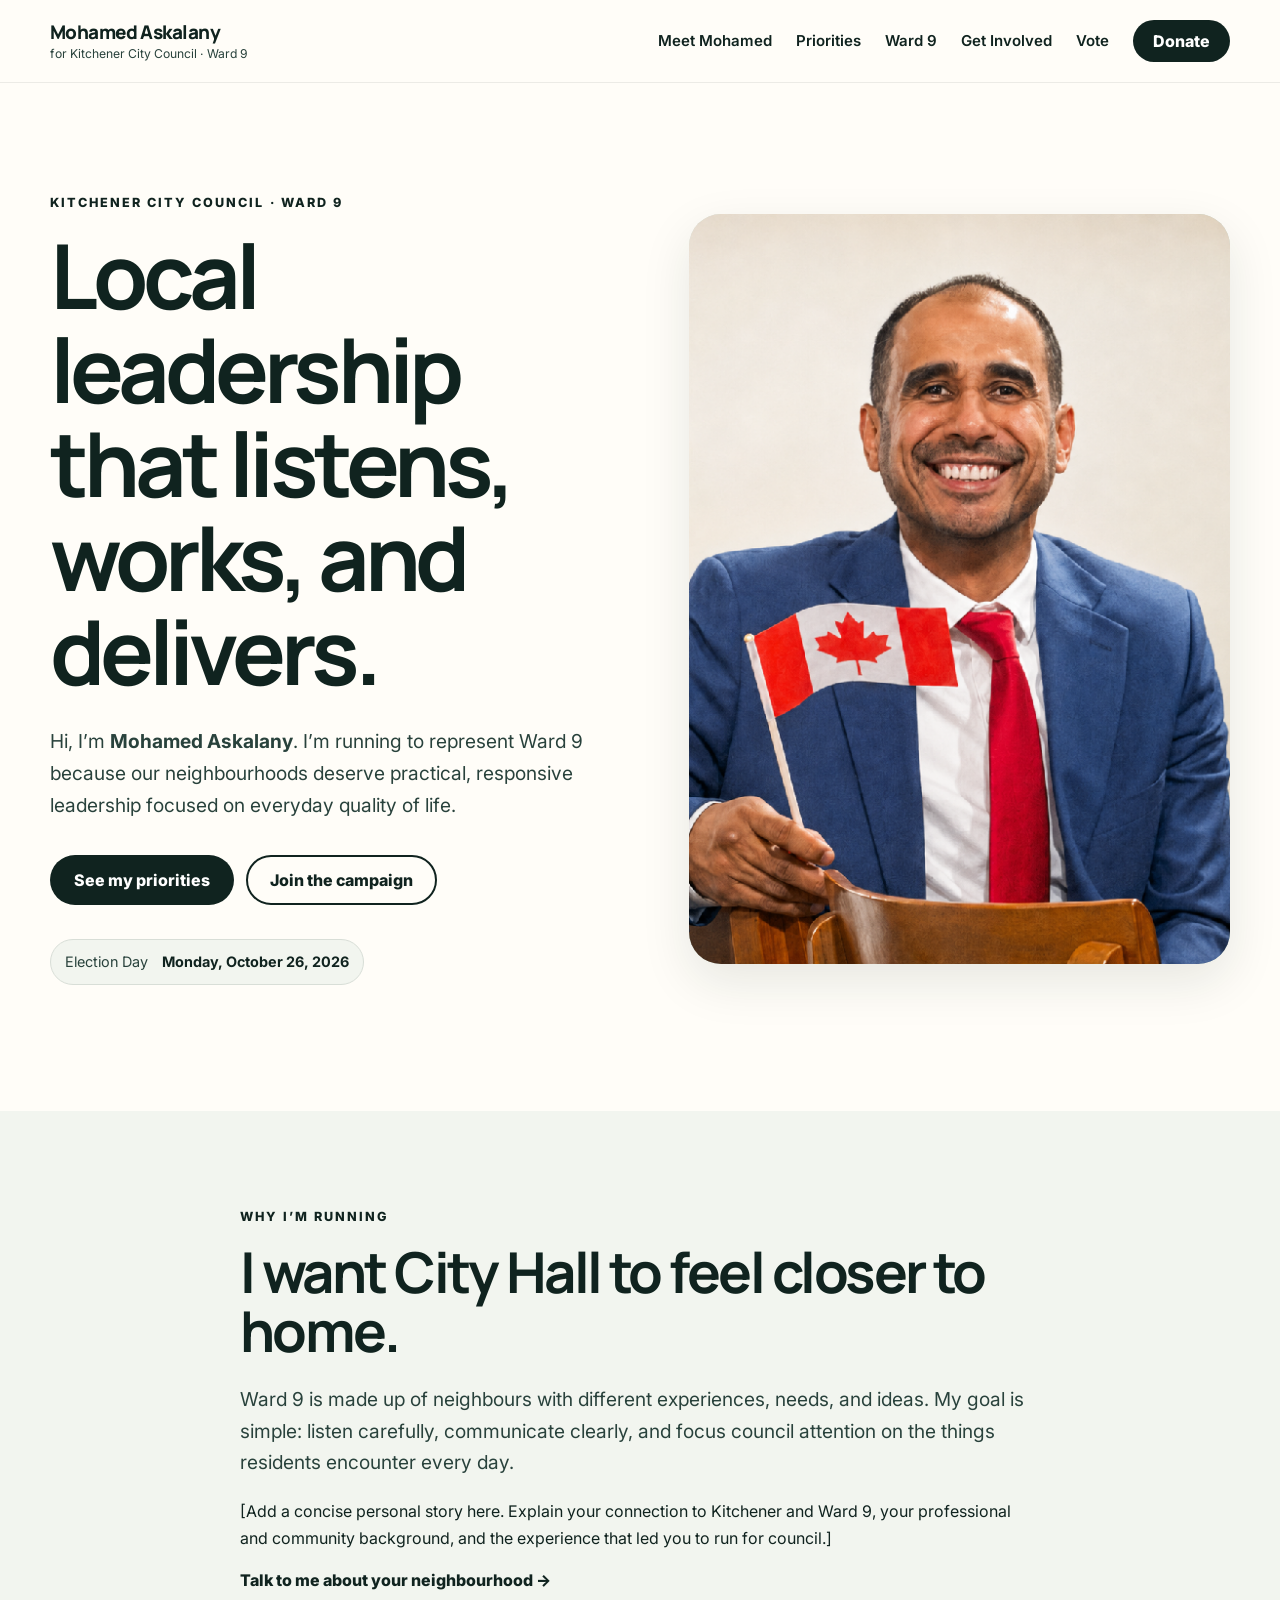
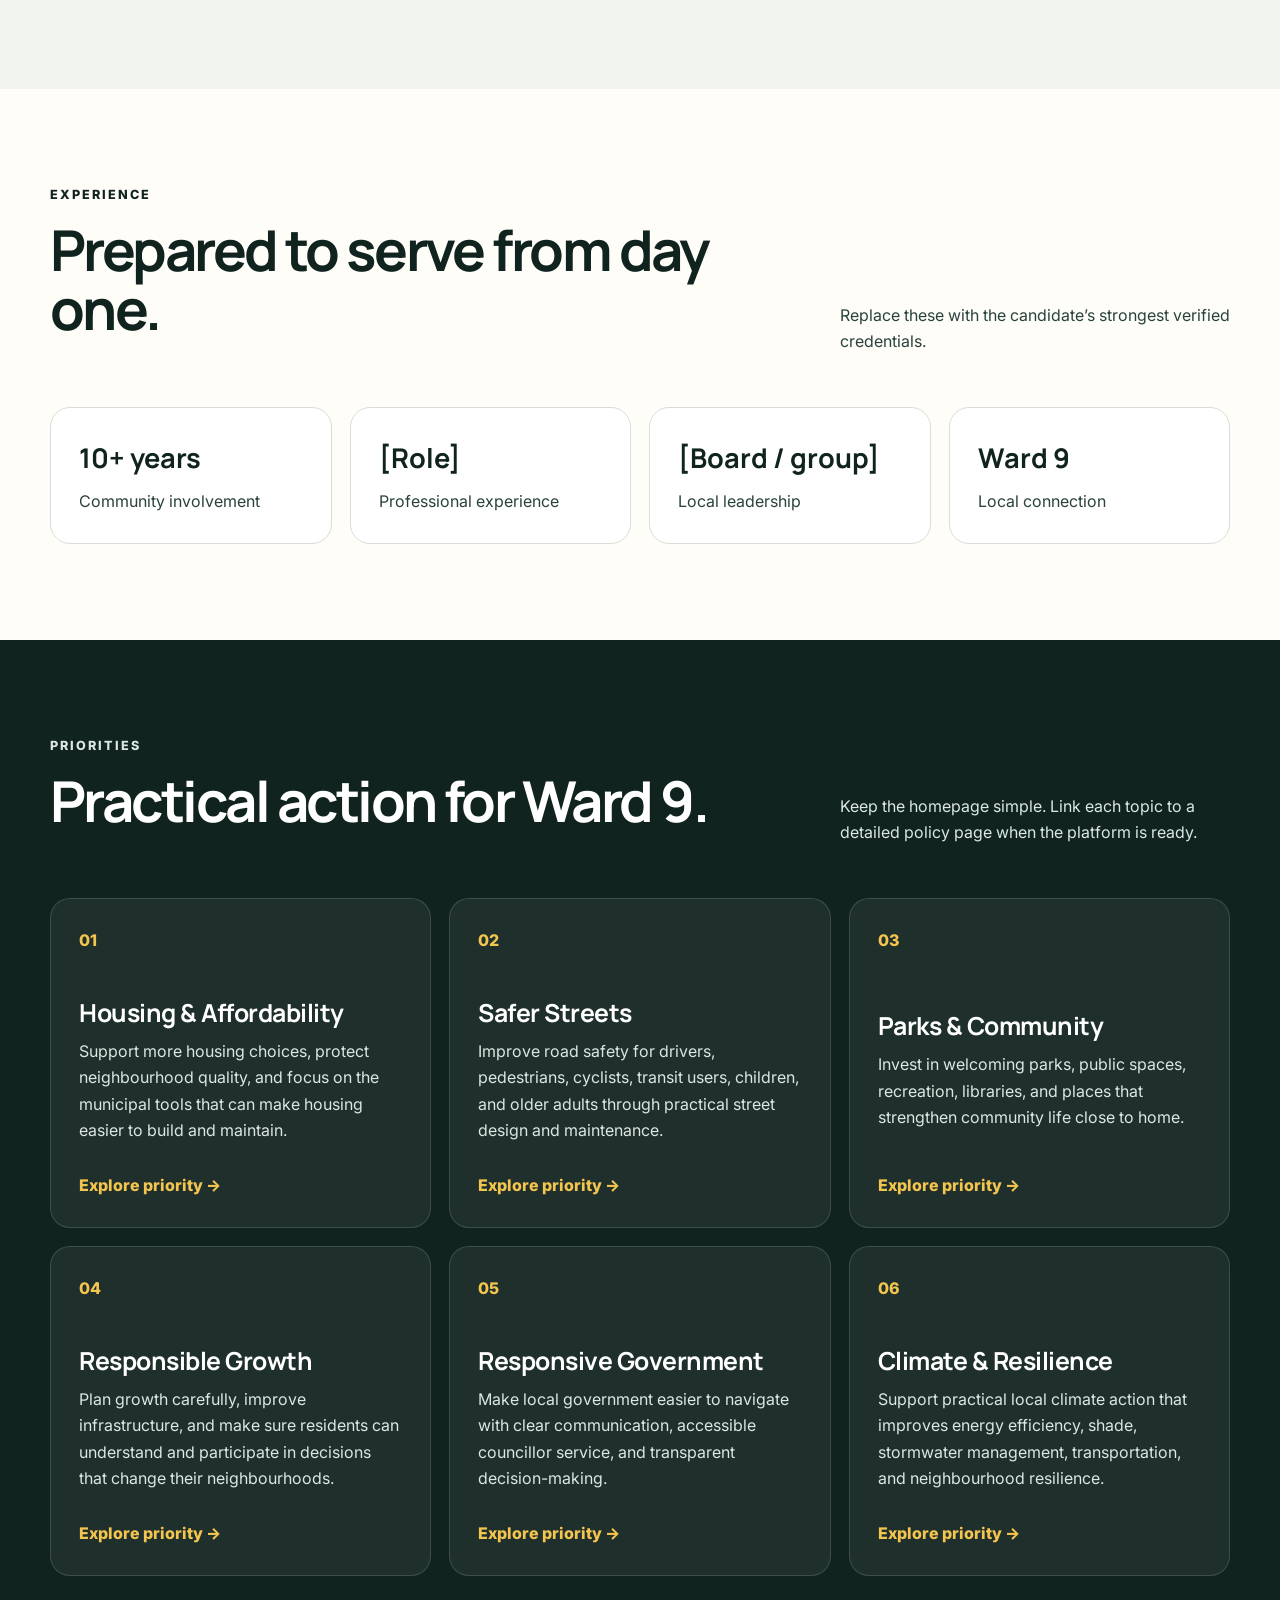
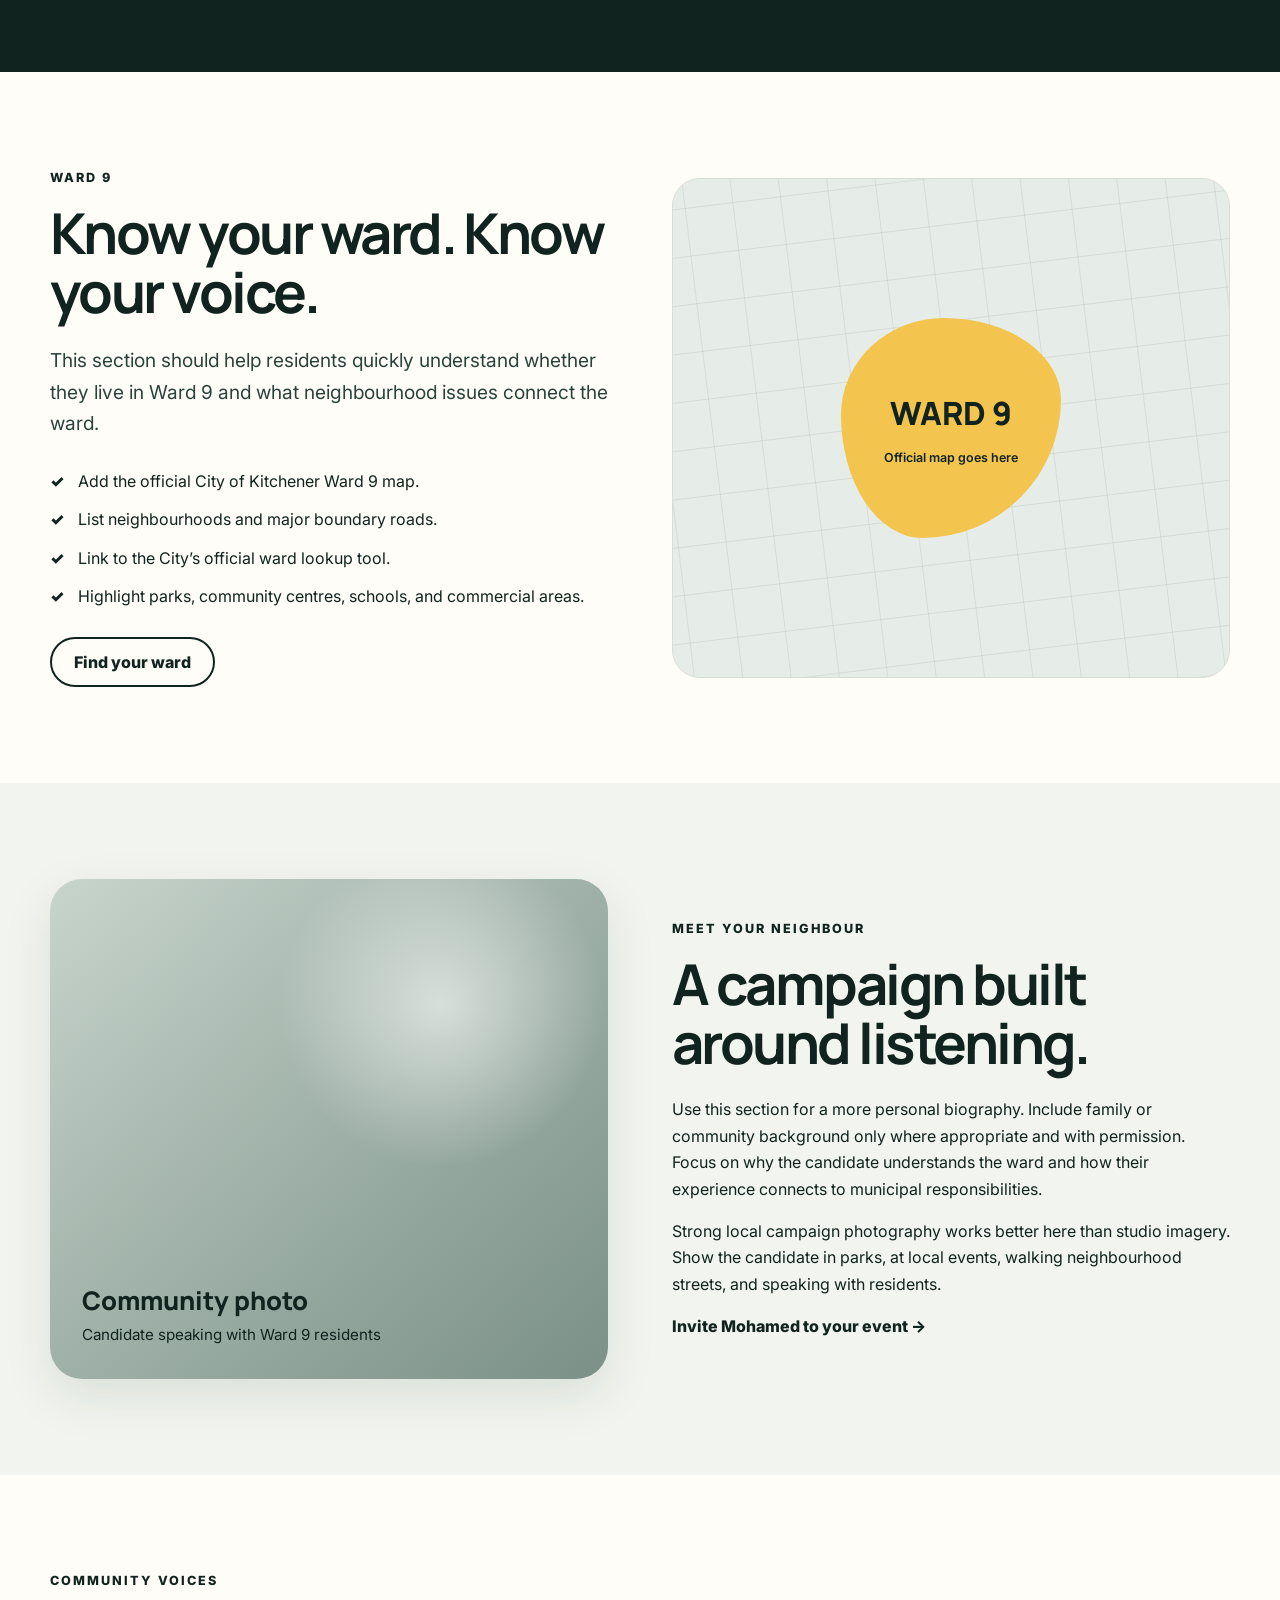
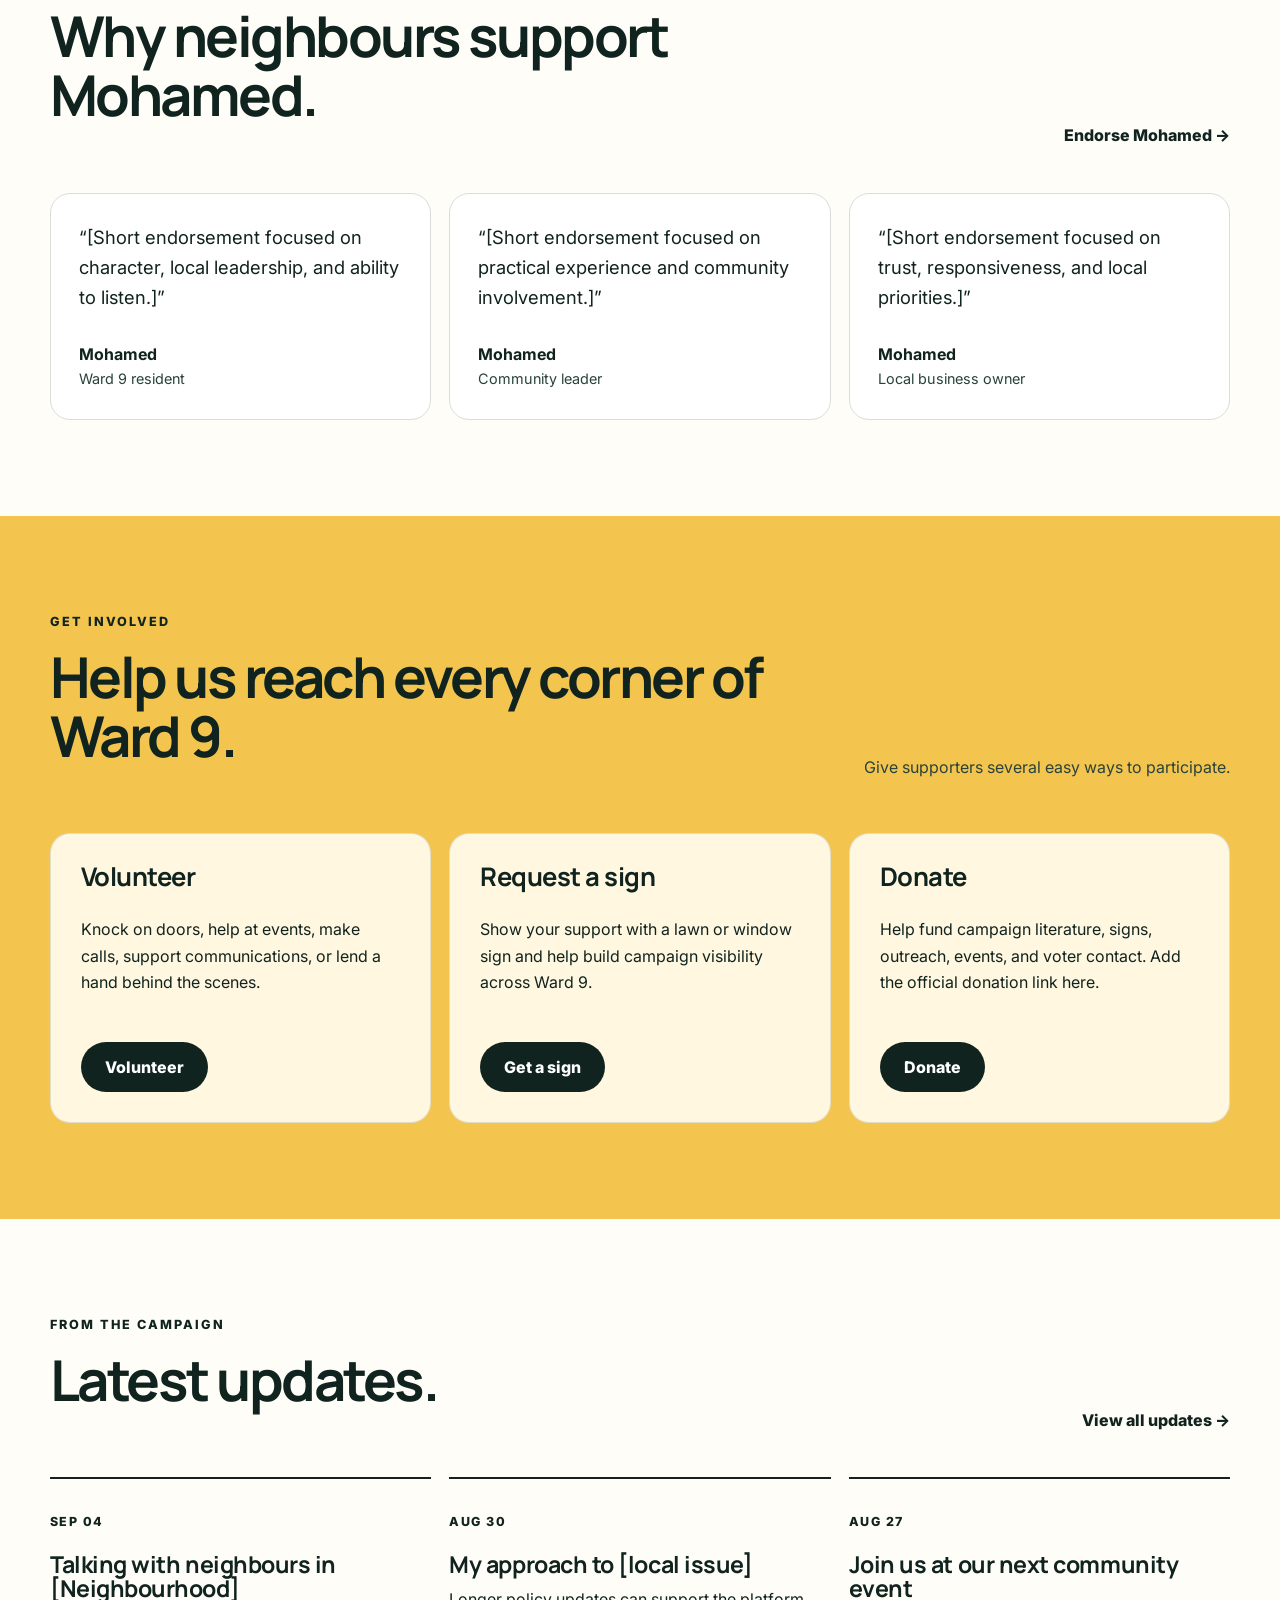
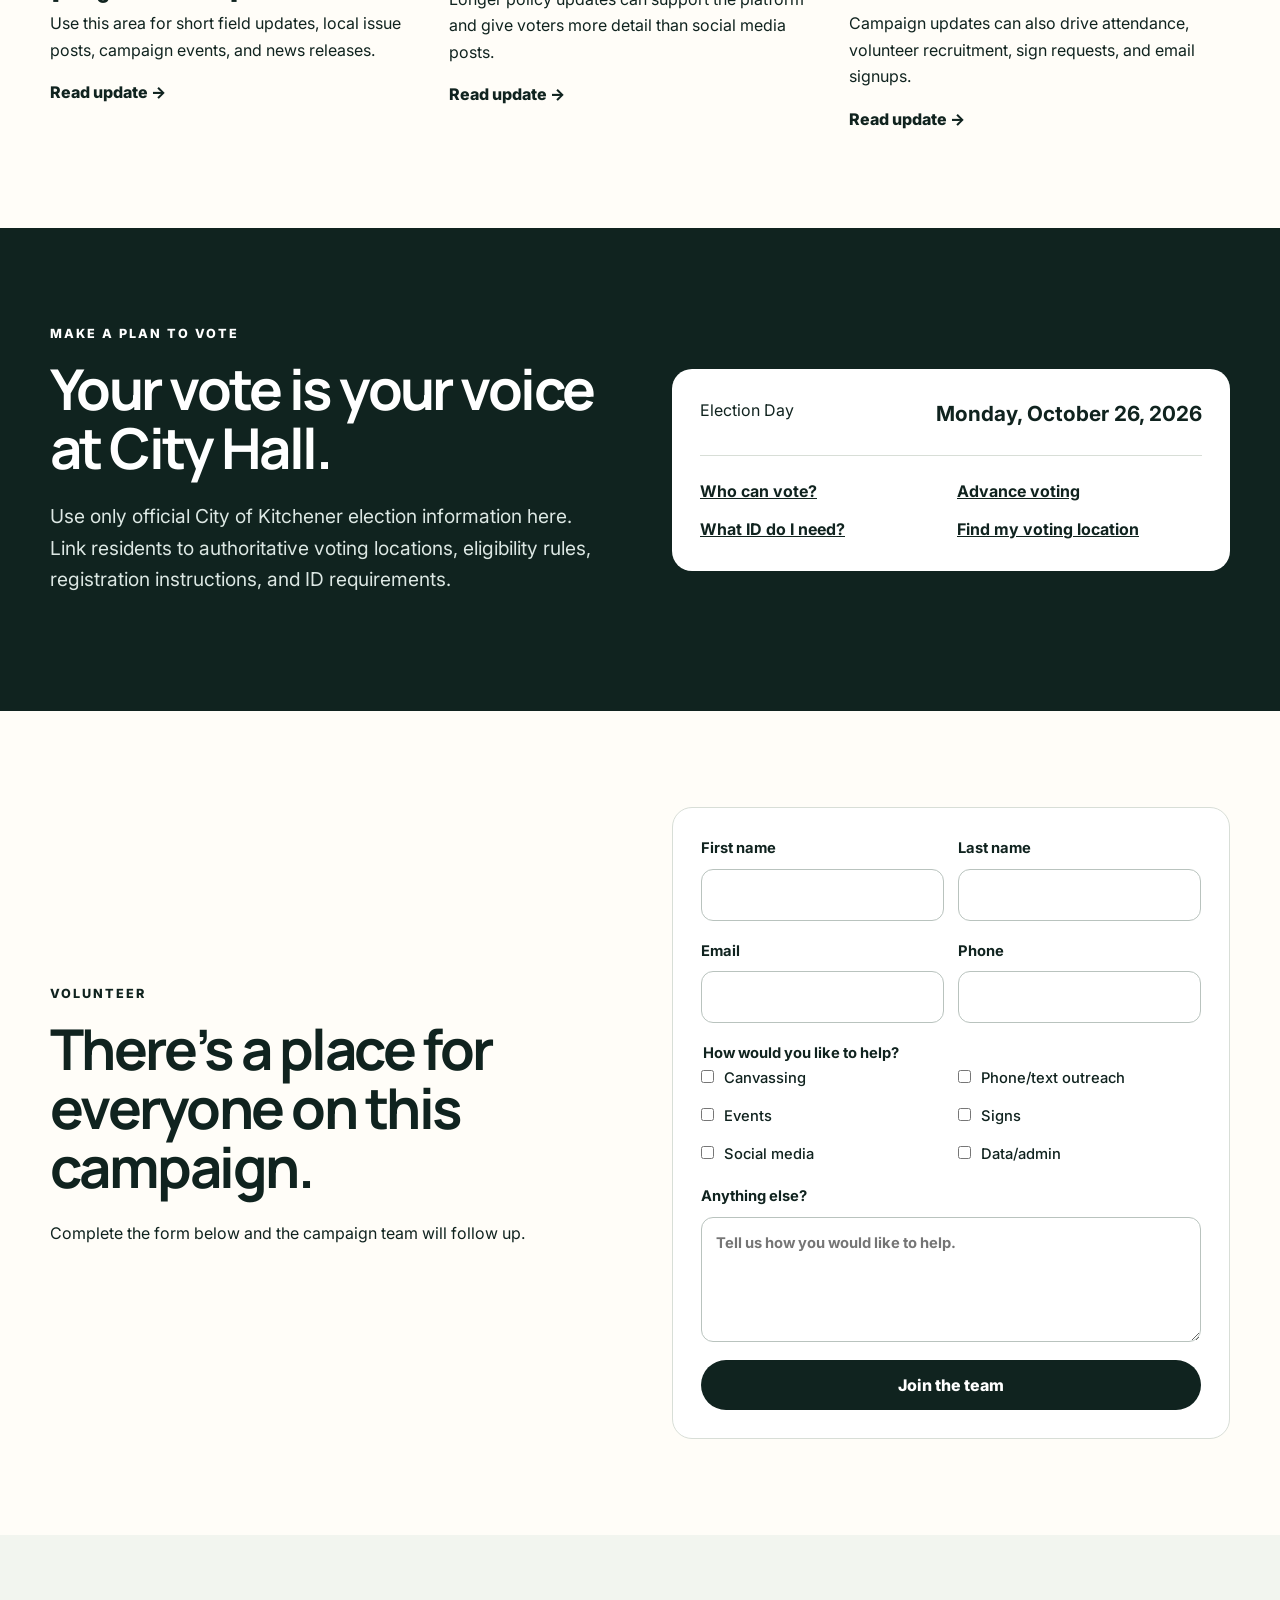
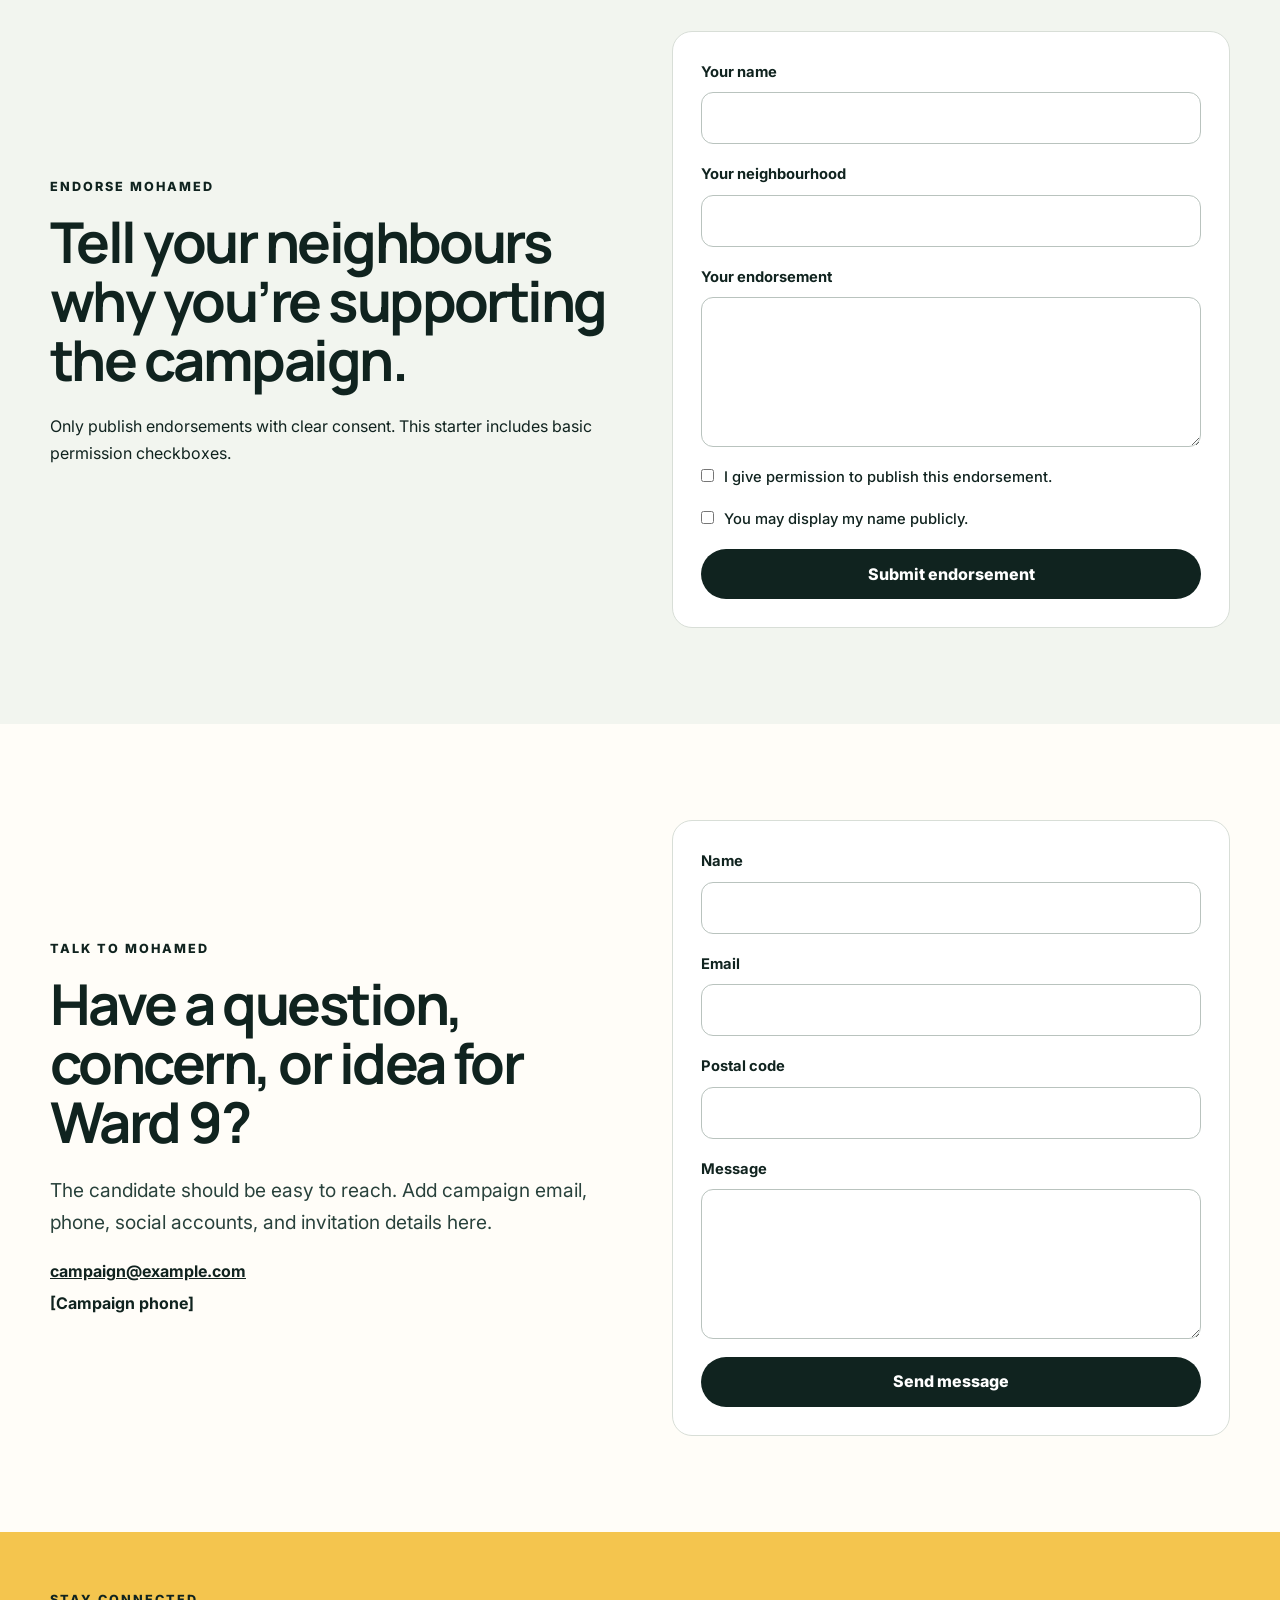
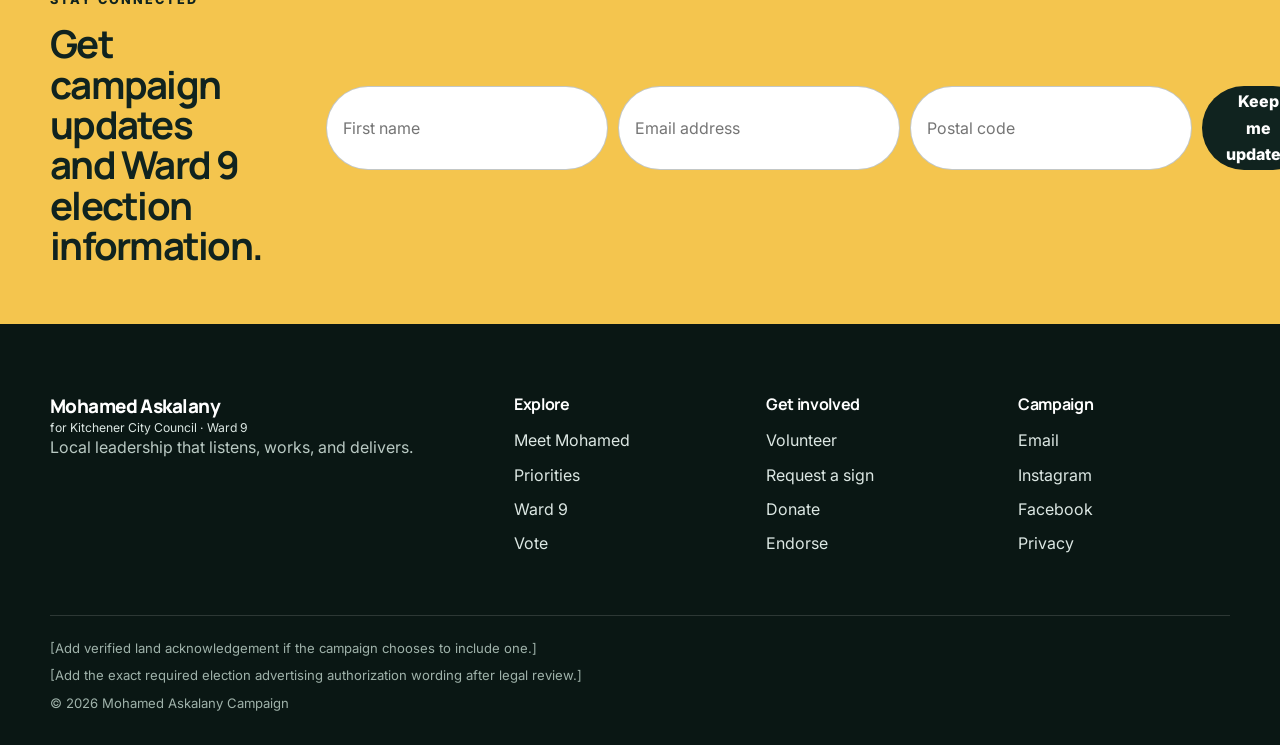
==== index.html @ ba55007b "main" ====
<!doctype html>
<html lang="en">
<head>
  <meta charset="utf-8" />
  <meta name="viewport" content="width=device-width, initial-scale=1" />
  <meta name="description" content="Campaign website for a Kitchener Ward 9 city council candidate." />
  <title>Mohamed Askalany for Ward 9 | Kitchener City Council</title>
  <link rel="preconnect" href="https://fonts.googleapis.com">
  <link rel="preconnect" href="https://fonts.gstatic.com" crossorigin>
  <link href="https://fonts.googleapis.com/css2?family=Inter:wght@400;500;600;700;800&family=Manrope:wght@700;800&display=swap" rel="stylesheet">
  <link rel="stylesheet" href="styles.css" />
</head>
<body>
  <a class="skip-link" href="#main">Skip to content</a>

  <header class="site-header" id="top">
    <div class="container nav-wrap">
      <a class="brand" href="#top" aria-label="Homepage">
        <span class="brand-name">Mohamed Askalany</span>
        <span class="brand-sub">for Kitchener City Council · Ward 9</span>
      </a>

      <button class="nav-toggle" aria-expanded="false" aria-controls="site-nav" aria-label="Open menu">
        <span></span><span></span><span></span>
      </button>

      <nav id="site-nav" class="site-nav" aria-label="Primary navigation">
        <a href="#about">Meet Mohamed</a>
        <a href="#priorities">Priorities</a>
        <a href="#ward9">Ward 9</a>
        <a href="#get-involved">Get Involved</a>
        <a href="#vote">Vote</a>
        <a class="btn btn-sm btn-primary" href="#donate">Donate</a>
      </nav>
    </div>
  </header>

  <main id="main">
    <section class="hero section">
      <div class="container hero-grid">
        <div class="hero-copy">
          <p class="eyebrow">Kitchener City Council · Ward 9</p>
          <h1>Local leadership that listens, works, and delivers.</h1>
          <p class="lead">
            Hi, I’m <strong>Mohamed Askalany</strong>. I’m running to represent Ward 9 because our neighbourhoods deserve practical, responsive leadership focused on everyday quality of life.
          </p>
          <div class="hero-actions">
            <a class="btn btn-primary" href="#priorities">See my priorities</a>
            <a class="btn btn-secondary" href="#get-involved">Join the campaign</a>
          </div>
          <div class="election-chip" role="note">
            <span>Election Day</span>
            <strong>Monday, October 26, 2026</strong>
          </div>
        </div>

        <div class="hero-photo card-photo">
          <img 
            src="images/mohamed-askalany.png" 
            alt="Mohamed Askalany, Kitchener Ward 9 City Council Candidate" 
            loading="eager"
            width="600" 
            height="750" 
          />
        </div>
      </div>
    </section>

    <section class="section section-soft" id="about">
      <div class="container narrow">
        <p class="eyebrow">Why I’m running</p>
        <h2>I want City Hall to feel closer to home.</h2>
        <p class="section-intro">
          Ward 9 is made up of neighbours with different experiences, needs, and ideas. My goal is simple: listen carefully, communicate clearly, and focus council attention on the things residents encounter every day.
        </p>
        <p>
          [Add a concise personal story here. Explain your connection to Kitchener and Ward 9, your professional and community background, and the experience that led you to run for council.]
        </p>
        <a class="text-link" href="#contact">Talk to me about your neighbourhood →</a>
      </div>
    </section>

    <section class="section" aria-labelledby="experience-title">
      <div class="container">
        <div class="section-heading">
          <div>
            <p class="eyebrow">Experience</p>
            <h2 id="experience-title">Prepared to serve from day one.</h2>
          </div>
          <p>Replace these with the candidate’s strongest verified credentials.</p>
        </div>

        <div class="stats-grid">
          <article class="stat-card">
            <strong>10+ years</strong>
            <span>Community involvement</span>
          </article>
          <article class="stat-card">
            <strong>[Role]</strong>
            <span>Professional experience</span>
          </article>
          <article class="stat-card">
            <strong>[Board / group]</strong>
            <span>Local leadership</span>
          </article>
          <article class="stat-card">
            <strong>Ward 9</strong>
            <span>Local connection</span>
          </article>
        </div>
      </div>
    </section>

    <section class="section section-dark" id="priorities">
      <div class="container">
        <div class="section-heading light">
          <div>
            <p class="eyebrow">Priorities</p>
            <h2>Practical action for Ward 9.</h2>
          </div>
          <p>Keep the homepage simple. Link each topic to a detailed policy page when the platform is ready.</p>
        </div>

        <div class="priority-grid">
          <article class="priority-card">
            <span class="priority-num">01</span>
            <h3>Housing & Affordability</h3>
            <p>Support more housing choices, protect neighbourhood quality, and focus on the municipal tools that can make housing easier to build and maintain.</p>
            <a href="#" aria-label="Read more about Housing and Affordability">Explore priority →</a>
          </article>

          <article class="priority-card">
            <span class="priority-num">02</span>
            <h3>Safer Streets</h3>
            <p>Improve road safety for drivers, pedestrians, cyclists, transit users, children, and older adults through practical street design and maintenance.</p>
            <a href="#" aria-label="Read more about Safer Streets">Explore priority →</a>
          </article>

          <article class="priority-card">
            <span class="priority-num">03</span>
            <h3>Parks & Community</h3>
            <p>Invest in welcoming parks, public spaces, recreation, libraries, and places that strengthen community life close to home.</p>
            <a href="#" aria-label="Read more about Parks and Community">Explore priority →</a>
          </article>

          <article class="priority-card">
            <span class="priority-num">04</span>
            <h3>Responsible Growth</h3>
            <p>Plan growth carefully, improve infrastructure, and make sure residents can understand and participate in decisions that change their neighbourhoods.</p>
            <a href="#" aria-label="Read more about Responsible Growth">Explore priority →</a>
          </article>

          <article class="priority-card">
            <span class="priority-num">05</span>
            <h3>Responsive Government</h3>
            <p>Make local government easier to navigate with clear communication, accessible councillor service, and transparent decision-making.</p>
            <a href="#" aria-label="Read more about Responsive Government">Explore priority →</a>
          </article>

          <article class="priority-card">
            <span class="priority-num">06</span>
            <h3>Climate & Resilience</h3>
            <p>Support practical local climate action that improves energy efficiency, shade, stormwater management, transportation, and neighbourhood resilience.</p>
            <a href="#" aria-label="Read more about Climate and Resilience">Explore priority →</a>
          </article>
        </div>
      </div>
    </section>

    <section class="section" id="ward9">
      <div class="container ward-grid">
        <div>
          <p class="eyebrow">Ward 9</p>
          <h2>Know your ward. Know your voice.</h2>
          <p class="section-intro">
            This section should help residents quickly understand whether they live in Ward 9 and what neighbourhood issues connect the ward.
          </p>
          <ul class="check-list">
            <li>Add the official City of Kitchener Ward 9 map.</li>
            <li>List neighbourhoods and major boundary roads.</li>
            <li>Link to the City’s official ward lookup tool.</li>
            <li>Highlight parks, community centres, schools, and commercial areas.</li>
          </ul>
          <a class="btn btn-secondary" href="#" target="_blank" rel="noopener">Find your ward</a>
        </div>

        <div class="map-placeholder" role="img" aria-label="Ward 9 map placeholder">
          <div class="map-grid"></div>
          <div class="map-label">WARD 9<br><span>Official map goes here</span></div>
        </div>
      </div>
    </section>

    <section class="section section-soft">
      <div class="container story-grid">
        <div class="story-photo card-photo">
          <div class="photo-placeholder">
            <span>Community photo</span>
            <small>Candidate speaking with Ward 9 residents</small>
          </div>
        </div>
        <div>
          <p class="eyebrow">Meet your neighbour</p>
          <h2>A campaign built around listening.</h2>
          <p>
            Use this section for a more personal biography. Include family or community background only where appropriate and with permission. Focus on why the candidate understands the ward and how their experience connects to municipal responsibilities.
          </p>
          <p>
            Strong local campaign photography works better here than studio imagery. Show the candidate in parks, at local events, walking neighbourhood streets, and speaking with residents.
          </p>
          <a class="text-link" href="#contact">Invite Mohamed to your event →</a>
        </div>
      </div>
    </section>

    <section class="section" aria-labelledby="endorsements-title">
      <div class="container">
        <div class="section-heading">
          <div>
            <p class="eyebrow">Community voices</p>
            <h2 id="endorsements-title">Why neighbours support Mohamed.</h2>
          </div>
          <a class="text-link" href="#endorse">Endorse Mohamed →</a>
        </div>

        <div class="testimonial-grid">
          <figure class="testimonial">
            <blockquote>“[Short endorsement focused on character, local leadership, and ability to listen.]”</blockquote>
            <figcaption>
              <strong>Mohamed</strong>
              <span>Ward 9 resident</span>
            </figcaption>
          </figure>

          <figure class="testimonial">
            <blockquote>“[Short endorsement focused on practical experience and community involvement.]”</blockquote>
            <figcaption>
              <strong>Mohamed</strong>
              <span>Community leader</span>
            </figcaption>
          </figure>

          <figure class="testimonial">
            <blockquote>“[Short endorsement focused on trust, responsiveness, and local priorities.]”</blockquote>
            <figcaption>
              <strong>Mohamed</strong>
              <span>Local business owner</span>
            </figcaption>
          </figure>
        </div>
      </div>
    </section>

    <section class="section section-accent" id="get-involved">
      <div class="container">
        <div class="section-heading">
          <div>
            <p class="eyebrow">Get involved</p>
            <h2>Help us reach every corner of Ward 9.</h2>
          </div>
          <p>Give supporters several easy ways to participate.</p>
        </div>

        <div class="action-grid">
          <article class="action-card">
            <h3>Volunteer</h3>
            <p>Knock on doors, help at events, make calls, support communications, or lend a hand behind the scenes.</p>
            <a class="btn btn-primary" href="#volunteer-form">Volunteer</a>
          </article>

          <article class="action-card">
            <h3>Request a sign</h3>
            <p>Show your support with a lawn or window sign and help build campaign visibility across Ward 9.</p>
            <a class="btn btn-primary" href="#contact">Get a sign</a>
          </article>

          <article class="action-card" id="donate">
            <h3>Donate</h3>
            <p>Help fund campaign literature, signs, outreach, events, and voter contact. Add the official donation link here.</p>
            <a class="btn btn-primary" href="#">Donate</a>
          </article>
        </div>
      </div>
    </section>

    <section class="section" aria-labelledby="updates-title">
      <div class="container">
        <div class="section-heading">
          <div>
            <p class="eyebrow">From the campaign</p>
            <h2 id="updates-title">Latest updates.</h2>
          </div>
          <a class="text-link" href="#">View all updates →</a>
        </div>

        <div class="updates-grid">
          <article class="update-card">
            <span class="date">SEP 04</span>
            <h3>Talking with neighbours in [Neighbourhood]</h3>
            <p>Use this area for short field updates, local issue posts, campaign events, and news releases.</p>
            <a href="#">Read update →</a>
          </article>

          <article class="update-card">
            <span class="date">AUG 30</span>
            <h3>My approach to [local issue]</h3>
            <p>Longer policy updates can support the platform and give voters more detail than social media posts.</p>
            <a href="#">Read update →</a>
          </article>

          <article class="update-card">
            <span class="date">AUG 27</span>
            <h3>Join us at our next community event</h3>
            <p>Campaign updates can also drive attendance, volunteer recruitment, sign requests, and email signups.</p>
            <a href="#">Read update →</a>
          </article>
        </div>
      </div>
    </section>

    <section class="section section-dark" id="vote">
      <div class="container vote-grid">
        <div>
          <p class="eyebrow">Make a plan to vote</p>
          <h2>Your vote is your voice at City Hall.</h2>
          <p class="section-intro">
            Use only official City of Kitchener election information here. Link residents to authoritative voting locations, eligibility rules, registration instructions, and ID requirements.
          </p>
        </div>

        <div class="vote-panel">
          <div class="vote-date">
            <span>Election Day</span>
            <strong>Monday, October 26, 2026</strong>
          </div>
          <div class="vote-links">
            <a href="#">Who can vote?</a>
            <a href="#">Advance voting</a>
            <a href="#">What ID do I need?</a>
            <a href="#">Find my voting location</a>
          </div>
        </div>
      </div>
    </section>

    <section class="section" id="volunteer-form">
      <div class="container form-layout">
        <div>
          <p class="eyebrow">Volunteer</p>
          <h2>There’s a place for everyone on this campaign.</h2>
          <p>
            Complete the form below and the campaign team will follow up.
          </p>
        </div>

        <form class="campaign-form" name="volunteer" method="POST" action="/thank-you.html" data-netlify="true" netlify-honeypot="bot-field">
          <input type="hidden" name="form-name" value="volunteer">
          <p class="hidden-field"><label>Do not fill this out: <input name="bot-field"></label></p>
          <div class="field-grid">
            <label>First name<input type="text" name="first_name" autocomplete="given-name"></label>
            <label>Last name<input type="text" name="last_name" autocomplete="family-name"></label>
          </div>
          <div class="field-grid">
            <label>Email<input type="email" name="email" autocomplete="email" required></label>
            <label>Phone<input type="tel" name="phone" autocomplete="tel"></label>
          </div>

          <fieldset>
            <legend>How would you like to help?</legend>
            <div class="check-grid">
              <label><input type="checkbox" name="help" value="canvassing"> Canvassing</label>
              <label><input type="checkbox" name="help" value="phone"> Phone/text outreach</label>
              <label><input type="checkbox" name="help" value="events"> Events</label>
              <label><input type="checkbox" name="help" value="signs"> Signs</label>
              <label><input type="checkbox" name="help" value="social"> Social media</label>
              <label><input type="checkbox" name="help" value="admin"> Data/admin</label>
            </div>
          </fieldset>

          <label>Anything else?
            <textarea name="message" rows="4" placeholder="Tell us how you would like to help."></textarea>
          </label>

          <button class="btn btn-primary" type="submit">Join the team</button>
        </form>
      </div>
    </section>

    <section class="section section-soft" id="endorse">
      <div class="container form-layout">
        <div>
          <p class="eyebrow">Endorse Mohamed</p>
          <h2>Tell your neighbours why you’re supporting the campaign.</h2>
          <p>Only publish endorsements with clear consent. This starter includes basic permission checkboxes.</p>
        </div>

        <form class="campaign-form" name="endorsement" method="POST" action="/thank-you.html" data-netlify="true" netlify-honeypot="bot-field">
          <input type="hidden" name="form-name" value="endorsement">
          <p class="hidden-field"><label>Do not fill this out: <input name="bot-field"></label></p>
          <label>Your name<input type="text" name="endorser_name" required></label>
          <label>Your neighbourhood<input type="text" name="neighbourhood"></label>
          <label>Your endorsement<textarea name="endorsement" rows="5" required></textarea></label>
          <label class="inline-check"><input type="checkbox" required> I give permission to publish this endorsement.</label>
          <label class="inline-check"><input type="checkbox"> You may display my name publicly.</label>
          <button class="btn btn-primary" type="submit">Submit endorsement</button>
        </form>
      </div>
    </section>

    <section class="section" id="contact">
      <div class="container contact-grid">
        <div>
          <p class="eyebrow">Talk to Mohamed</p>
          <h2>Have a question, concern, or idea for Ward 9?</h2>
          <p class="section-intro">The candidate should be easy to reach. Add campaign email, phone, social accounts, and invitation details here.</p>
          <div class="contact-details">
            <a href="mailto:campaign@example.com">campaign@example.com</a>
            <span>[Campaign phone]</span>
          </div>
        </div>

        <form class="campaign-form" name="contact" method="POST" action="/thank-you.html" data-netlify="true" netlify-honeypot="bot-field">
          <input type="hidden" name="form-name" value="contact">
          <p class="hidden-field"><label>Do not fill this out: <input name="bot-field"></label></p>
          <label>Name<input type="text" name="contact_name" required></label>
          <label>Email<input type="email" name="contact_email" required></label>
          <label>Postal code<input type="text" name="postal_code" autocomplete="postal-code"></label>
          <label>Message<textarea name="contact_message" rows="5" required></textarea></label>
          <button class="btn btn-primary" type="submit">Send message</button>
        </form>
      </div>
    </section>

    <section class="newsletter">
      <div class="container newsletter-grid">
        <div>
          <p class="eyebrow">Stay connected</p>
          <h2>Get campaign updates and Ward 9 election information.</h2>
        </div>
        <form class="newsletter-form" name="newsletter" method="POST" action="/thank-you.html" data-netlify="true" netlify-honeypot="bot-field">
          <input type="hidden" name="form-name" value="newsletter">
          <p class="hidden-field"><label>Do not fill this out: <input name="bot-field"></label></p>
          <input aria-label="First name" type="text" name="newsletter_name" placeholder="First name">
          <input aria-label="Email address" type="email" name="newsletter_email" placeholder="Email address" required>
          <input aria-label="Postal code" type="text" name="newsletter_postal" placeholder="Postal code">
          <button class="btn btn-primary" type="submit">Keep me updated</button>
        </form>
      </div>
    </section>
  </main>

  <footer class="site-footer">
    <div class="container footer-grid">
      <div>
        <a class="brand footer-brand" href="#top">
          <span class="brand-name">Mohamed Askalany</span>
          <span class="brand-sub">for Kitchener City Council · Ward 9</span>
        </a>
        <p>Local leadership that listens, works, and delivers.</p>
      </div>

      <div>
        <h3>Explore</h3>
        <a href="#about">Meet Mohamed</a>
        <a href="#priorities">Priorities</a>
        <a href="#ward9">Ward 9</a>
        <a href="#vote">Vote</a>
      </div>

      <div>
        <h3>Get involved</h3>
        <a href="#volunteer-form">Volunteer</a>
        <a href="#contact">Request a sign</a>
        <a href="#donate">Donate</a>
        <a href="#endorse">Endorse</a>
      </div>

      <div>
        <h3>Campaign</h3>
        <a href="mailto:campaign@example.com">Email</a>
        <a href="#">Instagram</a>
        <a href="#">Facebook</a>
        <a href="#">Privacy</a>
      </div>
    </div>

    <div class="container footer-bottom">
      <p>[Add verified land acknowledgement if the campaign chooses to include one.]</p>
      <p>[Add the exact required election advertising authorization wording after legal review.]</p>
      <p>© 2026 Mohamed Askalany Campaign</p>
    </div>
  </footer>

  <script src="script.js"></script>
</body>
</html>
---- styles.css ----
:root{
  --ink:#10231f;
  --ink-2:#29423c;
  --paper:#fffdf8;
  --soft:#f2f5ef;
  --accent:#f4c54e;
  --accent-2:#d7a927;
  --white:#ffffff;
  --line:#d8ded7;
  --max:1180px;
  --radius:20px;
  --shadow:0 18px 50px rgba(16,35,31,.10);
}

*{box-sizing:border-box}
html{scroll-behavior:smooth}
body{
  margin:0;
  font-family:Inter,system-ui,-apple-system,BlinkMacSystemFont,"Segoe UI",sans-serif;
  color:var(--ink);
  background:var(--paper);
  line-height:1.65;
}
img{max-width:100%;display:block}
a{color:inherit}
button,input,textarea{font:inherit}

.skip-link{
  position:absolute;
  left:-9999px;
  top:auto;
}
.skip-link:focus{
  left:16px;
  top:16px;
  z-index:999;
  background:#fff;
  padding:10px 14px;
  border-radius:8px;
}

.container{width:min(calc(100% - 40px),var(--max));margin:0 auto}
.narrow{width:min(calc(100% - 40px),800px)}
.section{padding:96px 0}
.section-soft{background:var(--soft)}
.section-dark{background:var(--ink);color:var(--white)}
.section-accent{background:var(--accent)}
.eyebrow{
  margin:0 0 14px;
  font-size:.79rem;
  font-weight:800;
  text-transform:uppercase;
  letter-spacing:.16em;
}
h1,h2,h3{
  font-family:Manrope,Inter,sans-serif;
  line-height:1.05;
  margin-top:0;
}
h1{font-size:clamp(3rem,7vw,6.25rem);letter-spacing:-.055em;margin-bottom:28px}
h2{font-size:clamp(2.2rem,4.4vw,4.2rem);letter-spacing:-.045em;margin-bottom:24px}
h3{font-size:1.3rem;letter-spacing:-.02em}
p{margin-top:0}
.lead,.section-intro{font-size:1.2rem;color:var(--ink-2)}
.section-dark .section-intro,.section-dark .section-heading p{color:#dce7e3}

.site-header{
  position:sticky;
  top:0;
  z-index:100;
  backdrop-filter:blur(18px);
  background:rgba(255,253,248,.92);
  border-bottom:1px solid rgba(16,35,31,.08);
}
.nav-wrap{
  min-height:82px;
  display:flex;
  align-items:center;
  justify-content:space-between;
  gap:24px;
}
.brand{text-decoration:none;display:flex;flex-direction:column;line-height:1.1}
.brand-name{font-family:Manrope,sans-serif;font-weight:800;letter-spacing:-.03em;font-size:1.18rem}
.brand-sub{font-size:.76rem;color:var(--ink-2);margin-top:4px}
.site-nav{display:flex;align-items:center;gap:24px}
.site-nav>a:not(.btn){text-decoration:none;font-weight:600;font-size:.94rem}
.site-nav>a:hover{text-decoration:underline}
.nav-toggle{display:none;background:none;border:0;padding:6px}
.nav-toggle span{display:block;width:25px;height:2px;background:var(--ink);margin:5px 0}

.btn{
  display:inline-flex;
  justify-content:center;
  align-items:center;
  min-height:50px;
  padding:0 22px;
  border-radius:999px;
  text-decoration:none;
  font-weight:800;
  border:2px solid transparent;
  transition:transform .2s ease,background .2s ease,border .2s ease;
  cursor:pointer;
}
.btn:hover{transform:translateY(-2px)}
.btn-primary{background:var(--ink);color:var(--white)}
.btn-primary:hover{background:#1a3a33}
.btn-secondary{border-color:var(--ink);color:var(--ink);background:transparent}
.btn-secondary:hover{background:var(--ink);color:var(--white)}
.btn-sm{min-height:42px;padding:0 18px}
.section-dark .btn-secondary{border-color:#fff;color:#fff}
.text-link{font-weight:800;text-decoration:none}
.text-link:hover{text-decoration:underline}

.hero{padding-top:80px}
.hero-grid{
  display:grid;
  grid-template-columns:1.03fr .97fr;
  gap:64px;
  align-items:center;
}
.hero-copy{padding:30px 0}
.hero-actions{display:flex;flex-wrap:wrap;gap:12px;margin:34px 0}
.election-chip{
  display:inline-flex;
  gap:14px;
  align-items:center;
  background:var(--soft);
  border:1px solid var(--line);
  padding:10px 14px;
  border-radius:999px;
  font-size:.9rem;
}
.election-chip span{color:var(--ink-2)}
.card-photo{
  border-radius:32px;
  overflow:hidden;
  min-height:620px;
  box-shadow:var(--shadow);
  background:linear-gradient(135deg,#d8e4dc,#a9c0b4);
}
.photo-placeholder{
  height:100%;
  min-height:inherit;
  display:flex;
  flex-direction:column;
  justify-content:flex-end;
  padding:32px;
  background:
    radial-gradient(circle at 70% 25%,rgba(255,255,255,.58),transparent 30%),
    linear-gradient(140deg,rgba(16,35,31,.08),rgba(16,35,31,.30));
}
.photo-placeholder span{font-family:Manrope,sans-serif;font-weight:800;font-size:1.6rem}
.photo-placeholder small{font-size:.95rem}

.section-heading{
  display:flex;
  justify-content:space-between;
  gap:40px;
  align-items:end;
  margin-bottom:44px;
}
.section-heading>div{max-width:760px}
.section-heading>p{max-width:390px;color:var(--ink-2);margin-bottom:8px}

.stats-grid{
  display:grid;
  grid-template-columns:repeat(4,1fr);
  gap:18px;
}
.stat-card{
  padding:28px;
  border:1px solid var(--line);
  border-radius:var(--radius);
  background:#fff;
}
.stat-card strong{display:block;font-size:1.7rem;font-family:Manrope,sans-serif;margin-bottom:8px}
.stat-card span{color:var(--ink-2)}

.priority-grid{
  display:grid;
  grid-template-columns:repeat(3,1fr);
  gap:18px;
}
.priority-card{
  min-height:330px;
  display:flex;
  flex-direction:column;
  padding:28px;
  border:1px solid rgba(255,255,255,.14);
  border-radius:var(--radius);
  background:rgba(255,255,255,.06);
}
.priority-num{font-weight:800;color:var(--accent);margin-bottom:auto}
.priority-card h3{font-size:1.55rem;margin:34px 0 12px}
.priority-card p{color:#dce7e3}
.priority-card a{margin-top:auto;font-weight:800;text-decoration:none;color:var(--accent)}

.ward-grid,.story-grid,.contact-grid,.form-layout,.vote-grid,.newsletter-grid{
  display:grid;
  grid-template-columns:1fr 1fr;
  gap:64px;
  align-items:center;
}
.check-list{padding:0;list-style:none;margin:28px 0}
.check-list li{position:relative;padding-left:28px;margin-bottom:12px}
.check-list li:before{content:"✓";position:absolute;left:0;font-weight:900}

.map-placeholder{
  min-height:500px;
  border-radius:28px;
  overflow:hidden;
  position:relative;
  background:#e6ece7;
  border:1px solid var(--line);
}
.map-grid{
  position:absolute;inset:0;
  background-image:
    linear-gradient(rgba(16,35,31,.08) 1px,transparent 1px),
    linear-gradient(90deg,rgba(16,35,31,.08) 1px,transparent 1px);
  background-size:40px 40px;
  transform:rotate(-7deg) scale(1.2);
}
.map-label{
  position:absolute;
  left:50%;top:50%;
  transform:translate(-50%,-50%);
  width:220px;height:220px;
  border-radius:47% 53% 63% 37% / 44% 37% 63% 56%;
  background:var(--accent);
  display:flex;
  align-items:center;
  justify-content:center;
  flex-direction:column;
  text-align:center;
  font-family:Manrope,sans-serif;
  font-weight:800;
  font-size:2rem;
}
.map-label span{font-family:Inter,sans-serif;font-size:.78rem;font-weight:600;margin-top:8px}

.story-photo{min-height:500px}

.testimonial-grid,.updates-grid,.action-grid{
  display:grid;
  grid-template-columns:repeat(3,1fr);
  gap:18px;
}
.testimonial{
  margin:0;
  padding:28px;
  border-radius:var(--radius);
  border:1px solid var(--line);
  background:#fff;
}
.testimonial blockquote{margin:0 0 28px;font-size:1.15rem}
.testimonial figcaption{display:flex;flex-direction:column}
.testimonial figcaption span{color:var(--ink-2);font-size:.9rem}

.action-card{
  background:#fff7df;
  border:1px solid rgba(16,35,31,.12);
  border-radius:var(--radius);
  padding:30px;
}
.action-card h3{font-size:1.6rem}
.action-card p{min-height:110px}

.update-card{
  padding:28px 0 0;
  border-top:2px solid var(--ink);
}
.update-card .date{font-size:.78rem;font-weight:800;letter-spacing:.12em}
.update-card h3{font-size:1.45rem;margin:18px 0 10px}
.update-card a{font-weight:800;text-decoration:none}

.vote-panel{
  background:#fff;
  color:var(--ink);
  border-radius:var(--radius);
  padding:28px;
}
.vote-date{padding-bottom:24px;border-bottom:1px solid var(--line);display:flex;justify-content:space-between;gap:20px}
.vote-date strong{font-size:1.3rem}
.vote-links{display:grid;grid-template-columns:1fr 1fr;gap:12px;margin-top:22px}
.vote-links a{font-weight:700}

.campaign-form{
  display:grid;
  gap:18px;
  background:#fff;
  border:1px solid var(--line);
  border-radius:var(--radius);
  padding:28px;
}
.campaign-form label,.campaign-form legend{font-weight:700;font-size:.92rem}
.campaign-form input,.campaign-form textarea{
  display:block;
  width:100%;
  margin-top:8px;
  border:1px solid #b9c3be;
  border-radius:12px;
  padding:13px 14px;
  background:#fff;
  color:var(--ink);
}
.campaign-form input:focus,.campaign-form textarea:focus{
  outline:3px solid rgba(244,197,78,.45);
  border-color:var(--ink);
}
.field-grid,.check-grid{display:grid;grid-template-columns:1fr 1fr;gap:14px}
fieldset{border:0;padding:0;margin:0}
.check-grid label,.inline-check{font-weight:500!important}
.check-grid input,.inline-check input{display:inline;width:auto;margin:0 6px 0 0}
.contact-details{display:flex;flex-direction:column;gap:6px;font-weight:700}

.newsletter{padding:58px 0;background:var(--accent)}
.newsletter h2{font-size:clamp(1.8rem,3vw,3rem);margin:0}
.newsletter-form{display:grid;grid-template-columns:1fr 1.4fr .8fr auto;gap:10px}
.newsletter-form input{border:1px solid rgba(16,35,31,.25);border-radius:999px;padding:0 16px;min-height:50px}

.site-footer{background:#0a1714;color:#fff;padding:72px 0 30px}
.footer-grid{display:grid;grid-template-columns:2fr 1fr 1fr 1fr;gap:40px}
.footer-grid h3{font-size:1rem;margin-bottom:14px}
.footer-grid>div>a:not(.brand){display:block;color:#dce7e3;text-decoration:none;margin:8px 0}
.footer-brand .brand-sub{color:#dce7e3}
.footer-grid p{color:#b9c9c3;max-width:380px}
.footer-bottom{border-top:1px solid rgba(255,255,255,.14);margin-top:50px;padding-top:22px;display:grid;gap:6px}
.footer-bottom p{font-size:.82rem;color:#9fb2aa;margin:0}

@media (max-width:960px){
  .site-nav{
    display:none;
    position:absolute;
    top:82px;
    left:20px;
    right:20px;
    background:#fff;
    border:1px solid var(--line);
    border-radius:18px;
    padding:20px;
    box-shadow:var(--shadow);
    flex-direction:column;
    align-items:stretch;
  }
  .site-nav.open{display:flex}
  .nav-toggle{display:block}
  .hero-grid,.ward-grid,.story-grid,.contact-grid,.form-layout,.vote-grid,.newsletter-grid{grid-template-columns:1fr}
  .hero-grid{gap:28px}
  .card-photo{min-height:520px}
  .stats-grid{grid-template-columns:1fr 1fr}
  .priority-grid,.testimonial-grid,.action-grid,.updates-grid{grid-template-columns:1fr 1fr}
  .section-heading{align-items:start;flex-direction:column}
  .newsletter-form{grid-template-columns:1fr 1fr}
  .footer-grid{grid-template-columns:2fr 1fr 1fr}
}

@media (max-width:640px){
  .container{width:min(calc(100% - 28px),var(--max))}
  .section{padding:70px 0}
  .hero{padding-top:44px}
  .hero-actions{flex-direction:column}
  .hero-actions .btn{width:100%}
  .card-photo{min-height:430px}
  .stats-grid,.priority-grid,.testimonial-grid,.action-grid,.updates-grid,.field-grid,.check-grid,.vote-links,.newsletter-form,.footer-grid{grid-template-columns:1fr}
  .action-card p{min-height:auto}
  .section-heading{gap:10px;margin-bottom:30px}
  .nav-wrap{min-height:74px}
  .site-nav{top:74px}
  .map-placeholder{min-height:380px}
  .newsletter-form input{width:100%}
}

.hidden-field{position:absolute!important;left:-9999px!important;width:1px!important;height:1px!important;overflow:hidden!important}
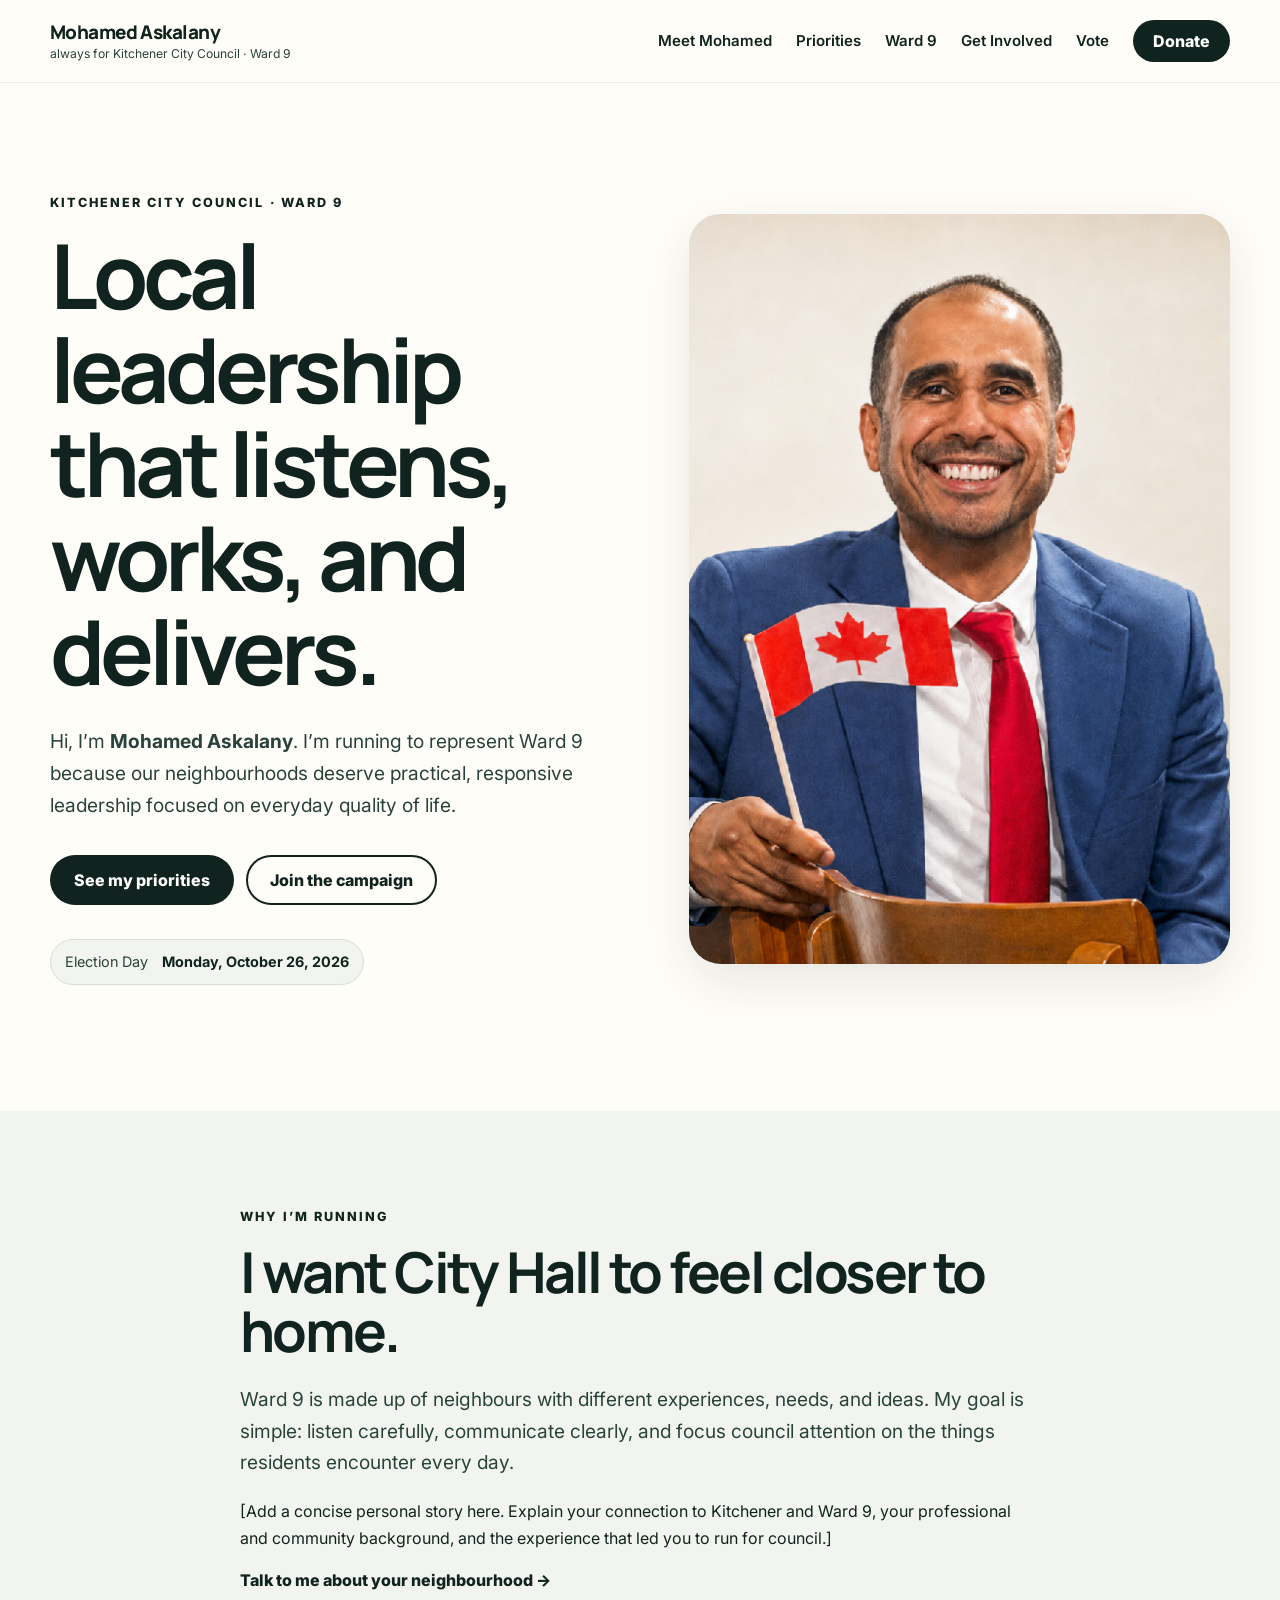
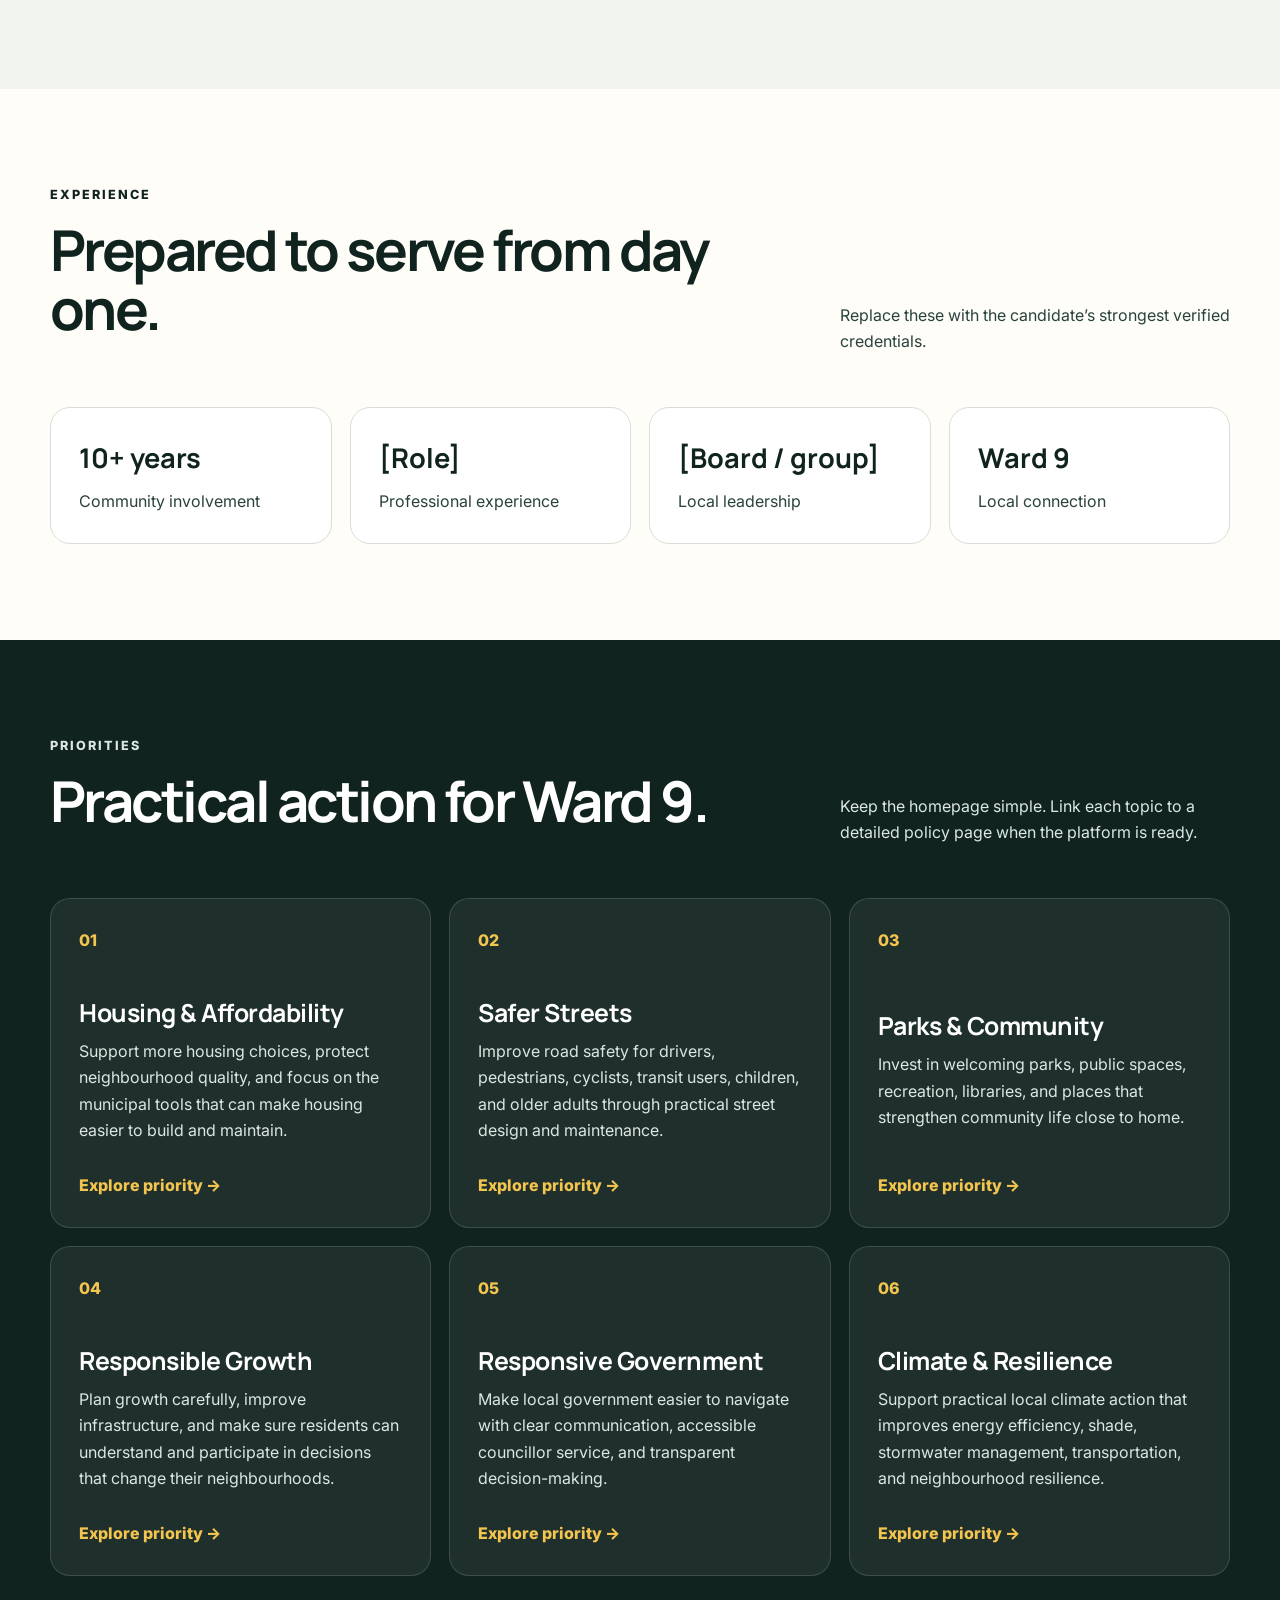
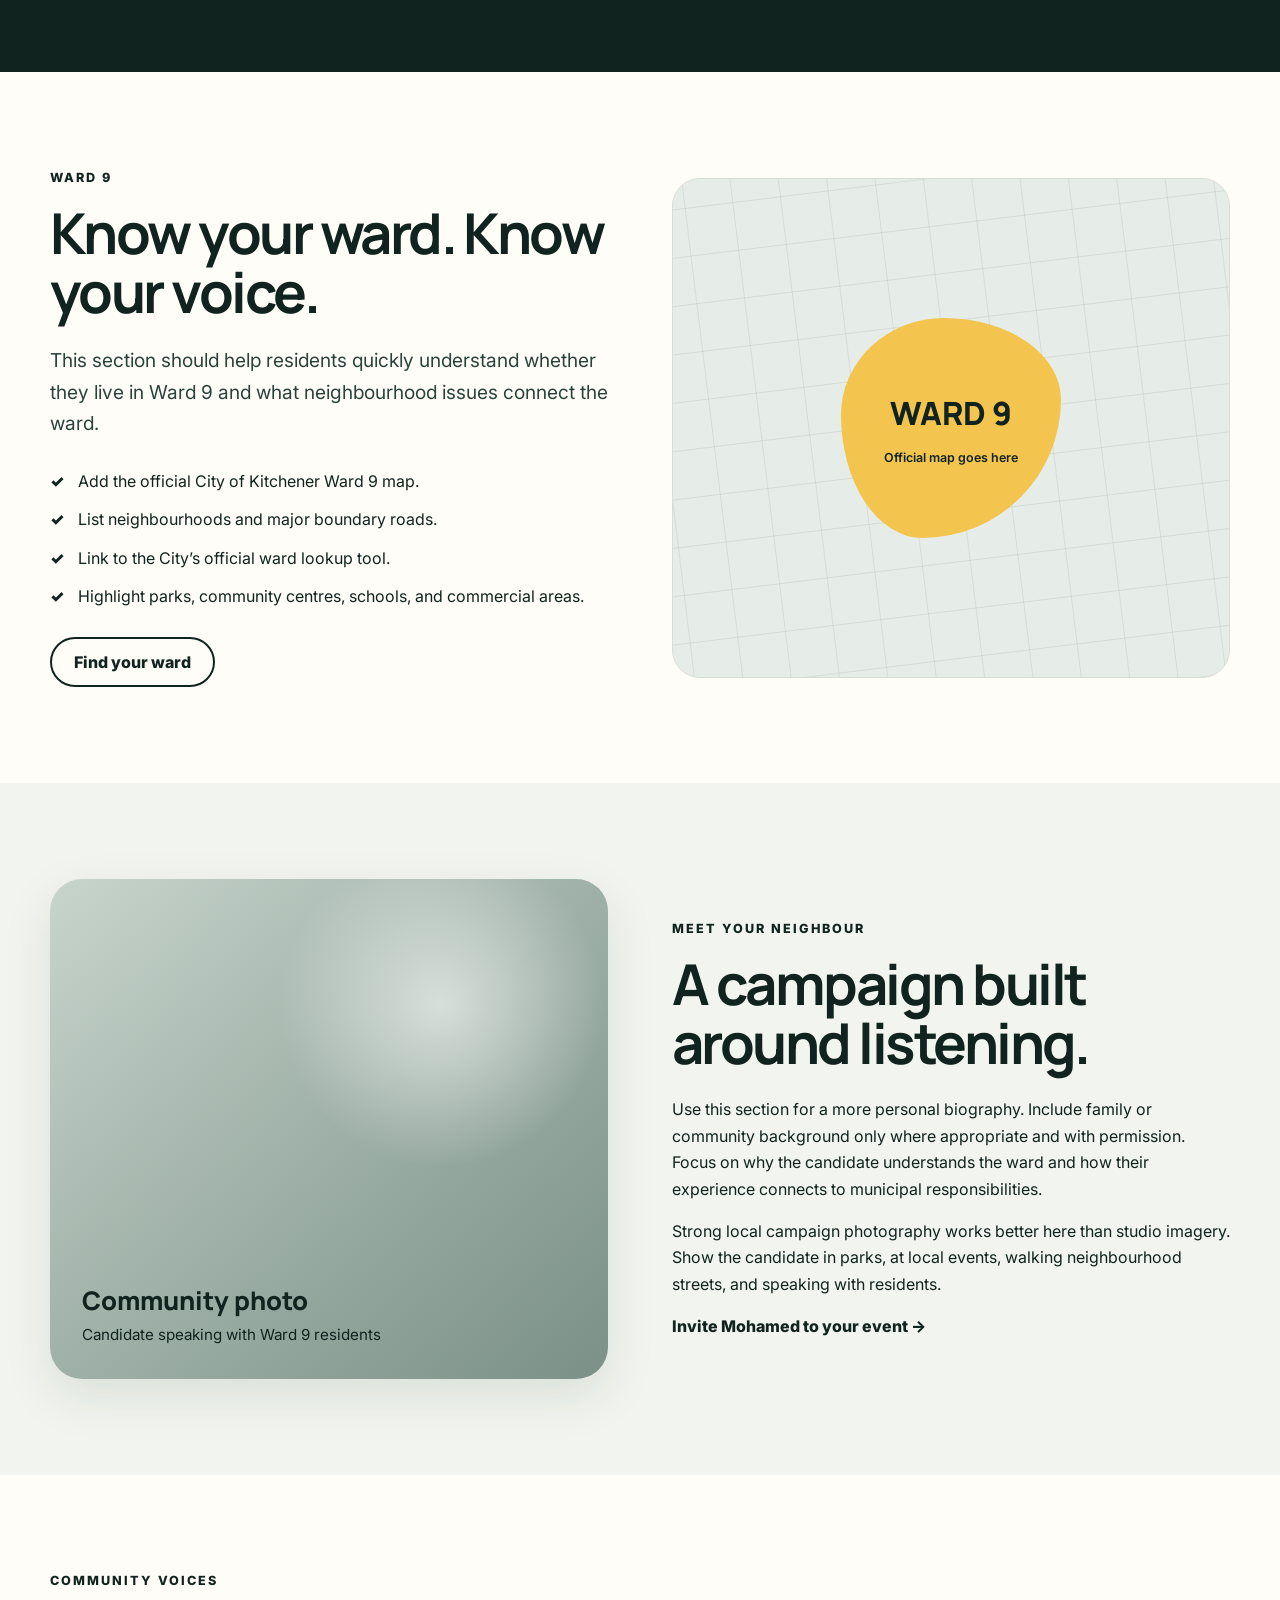
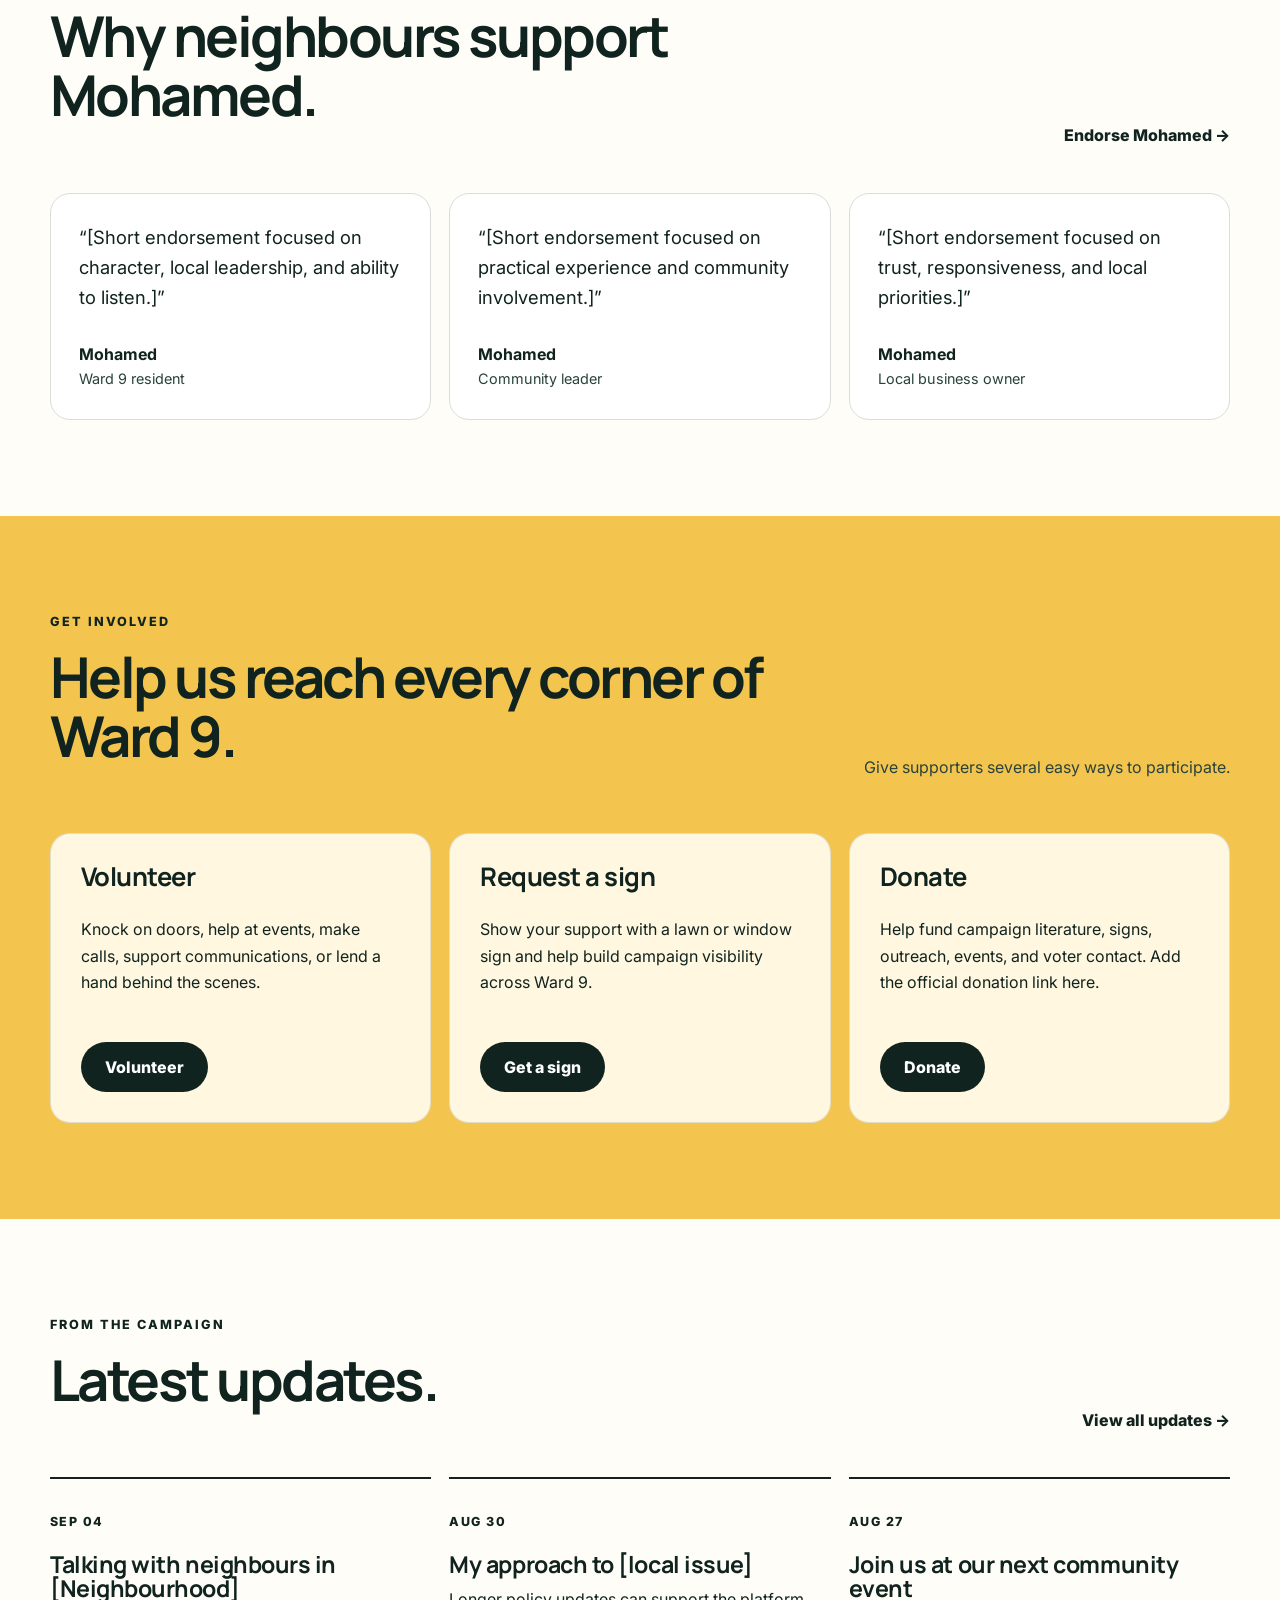
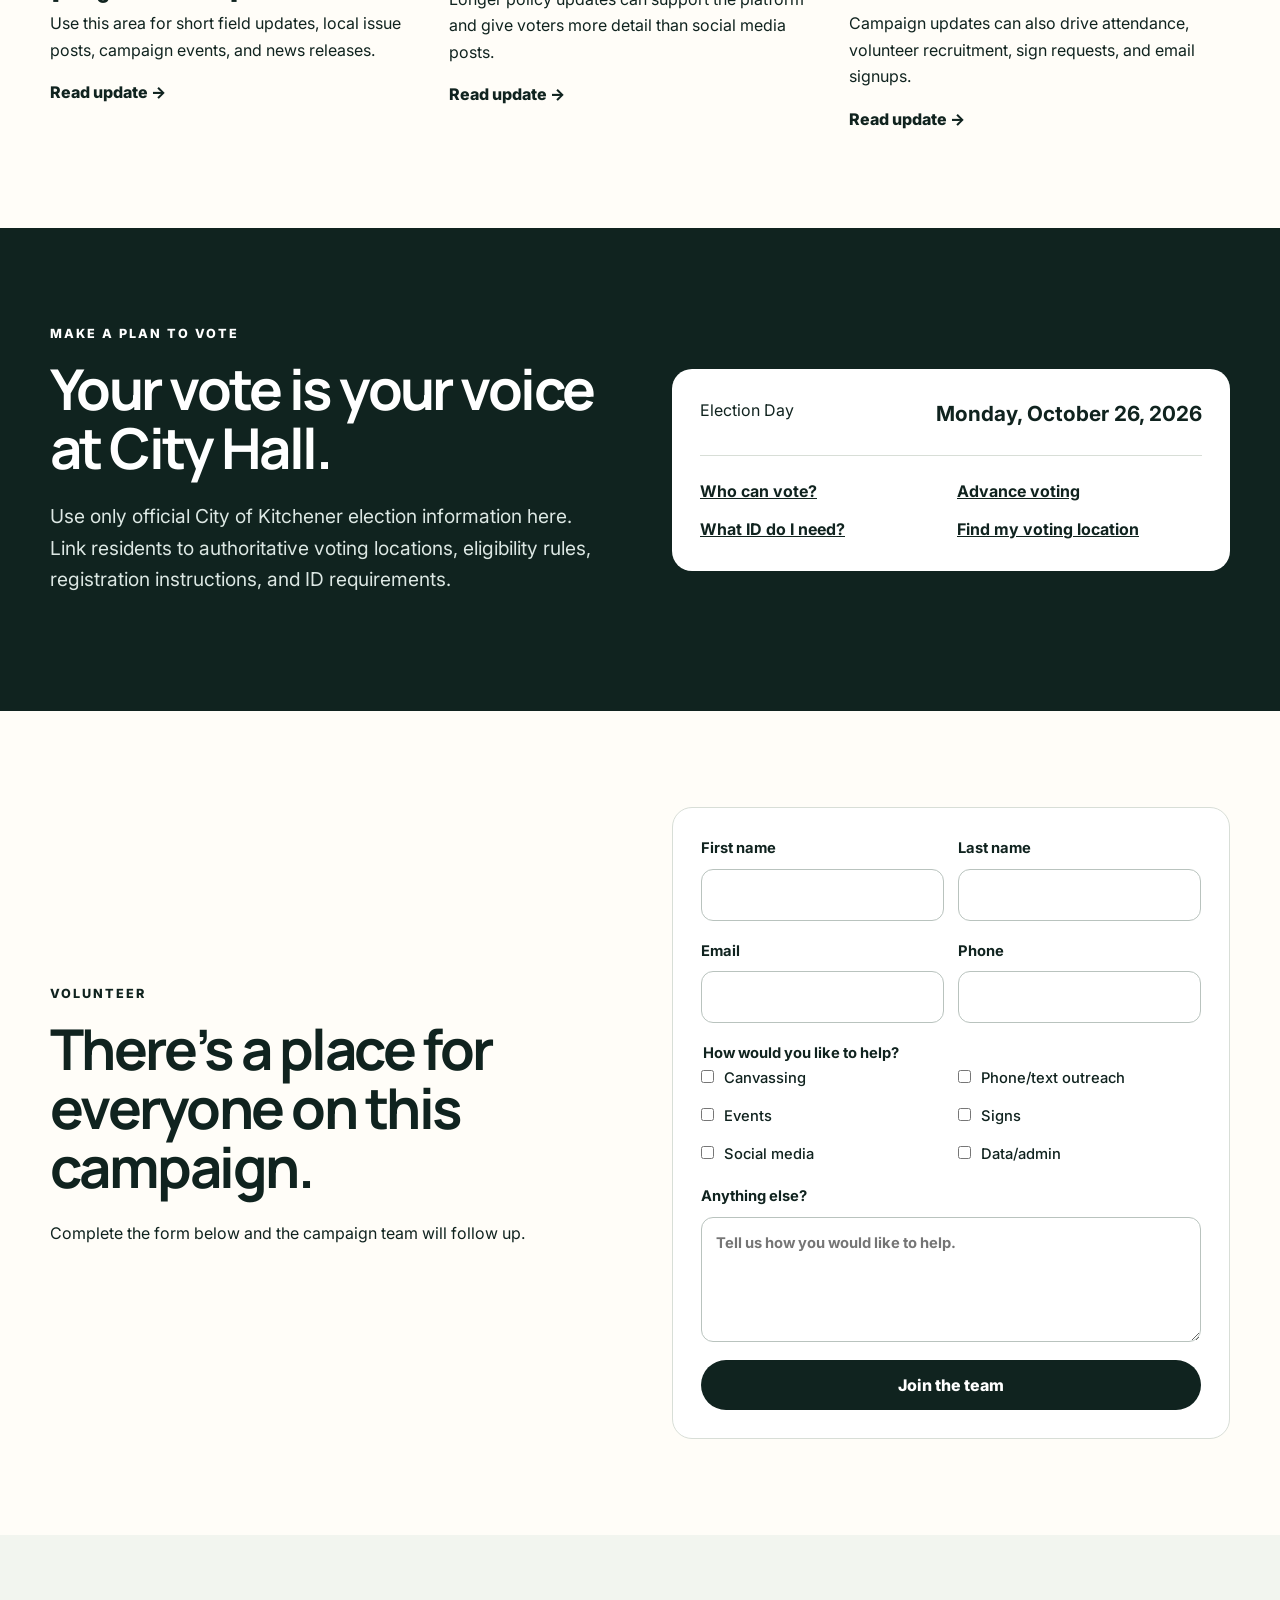
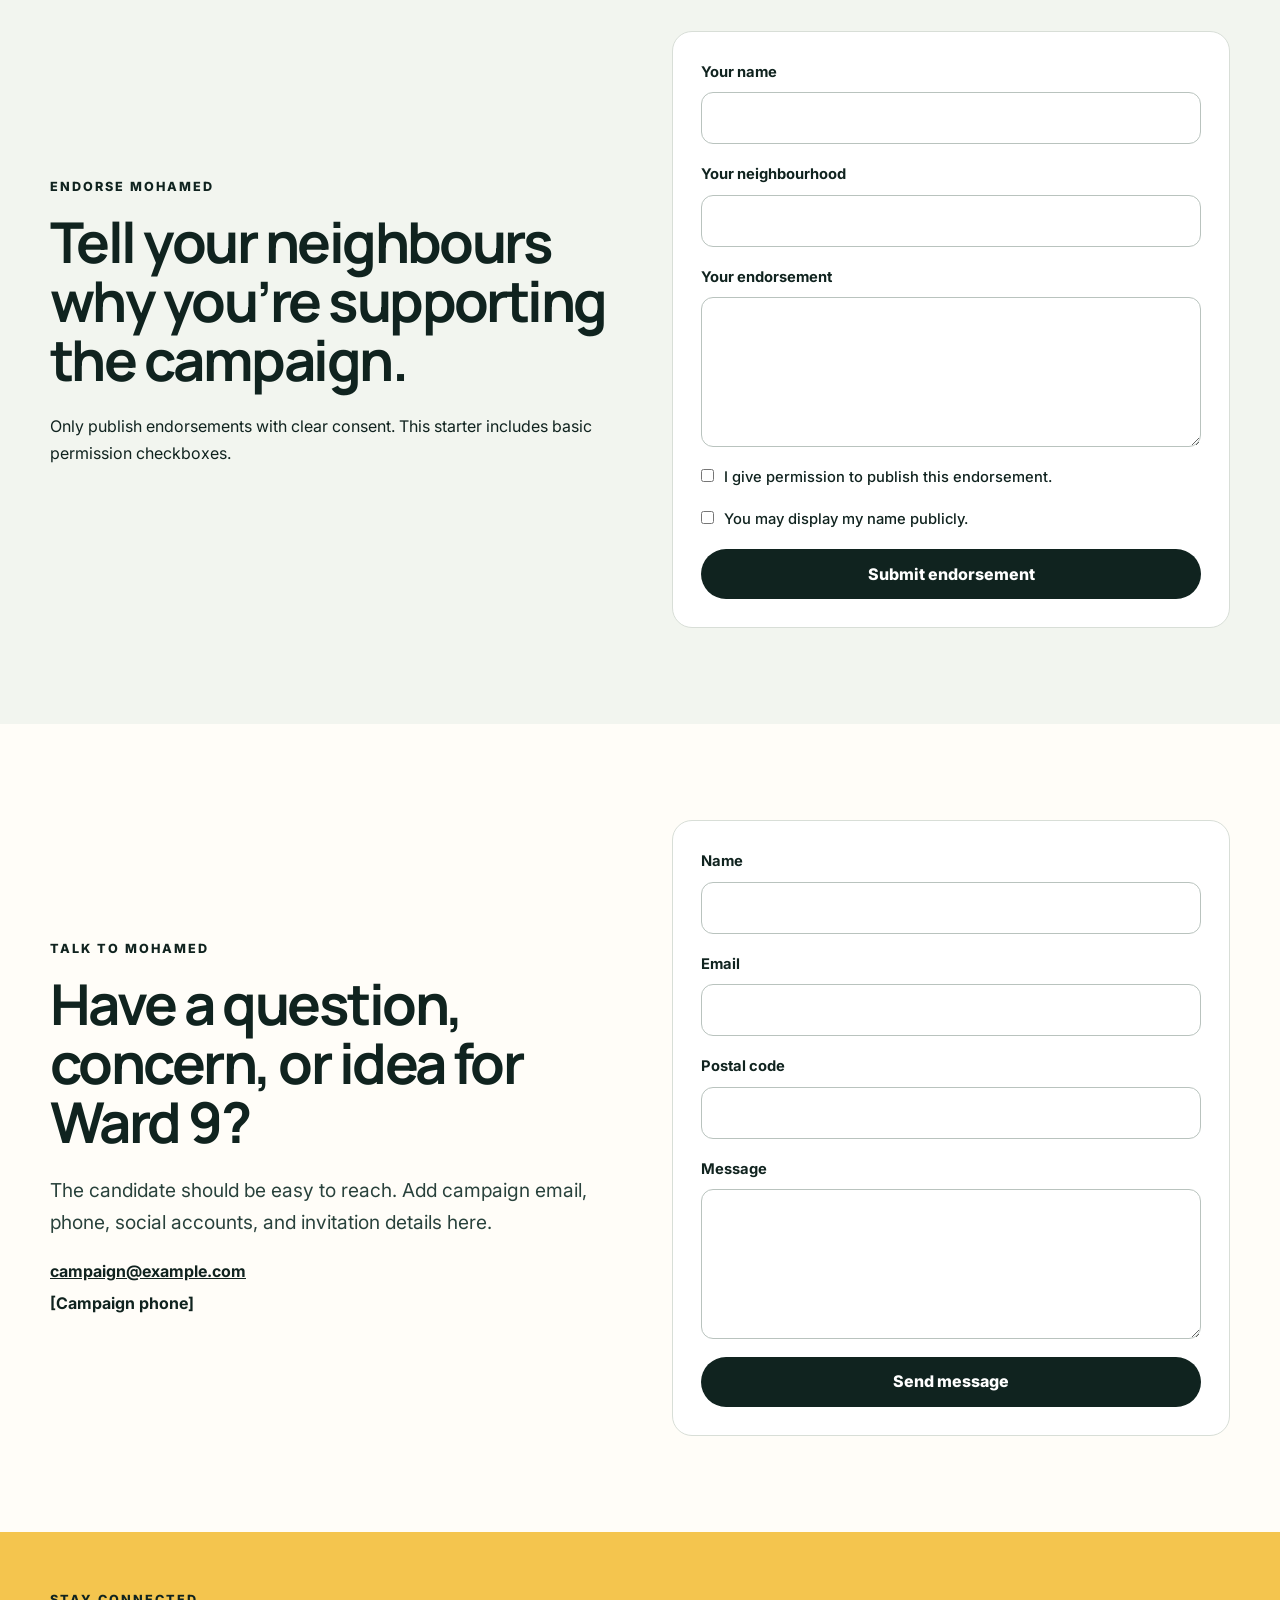
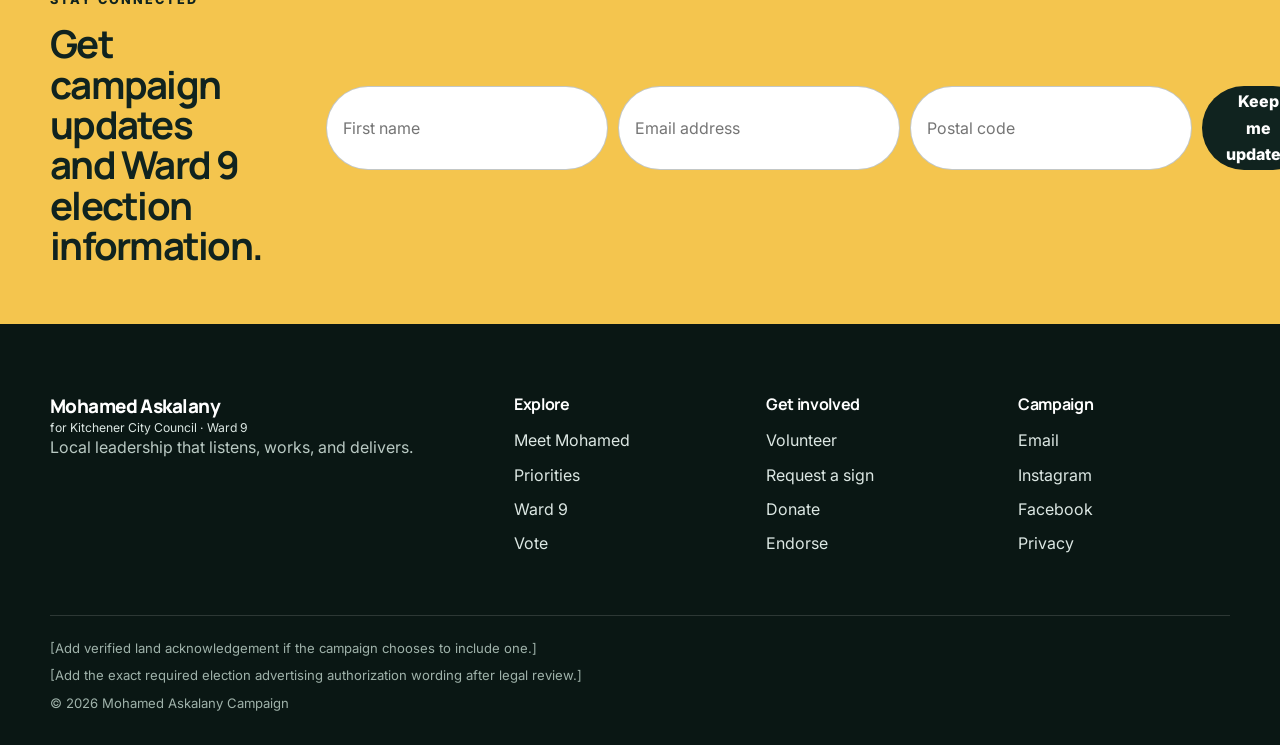
==== commit 39297b45: "Update index.html" ====
--- a/index.html
+++ b/index.html
@@ -17,7 +17,7 @@
     <div class="container nav-wrap">
       <a class="brand" href="#top" aria-label="Homepage">
         <span class="brand-name">Mohamed Askalany</span>
-        <span class="brand-sub">for Kitchener City Council · Ward 9</span>
+        <span class="brand-sub">always for Kitchener City Council · Ward 9</span>
       </a>
 
       <button class="nav-toggle" aria-expanded="false" aria-controls="site-nav" aria-label="Open menu">
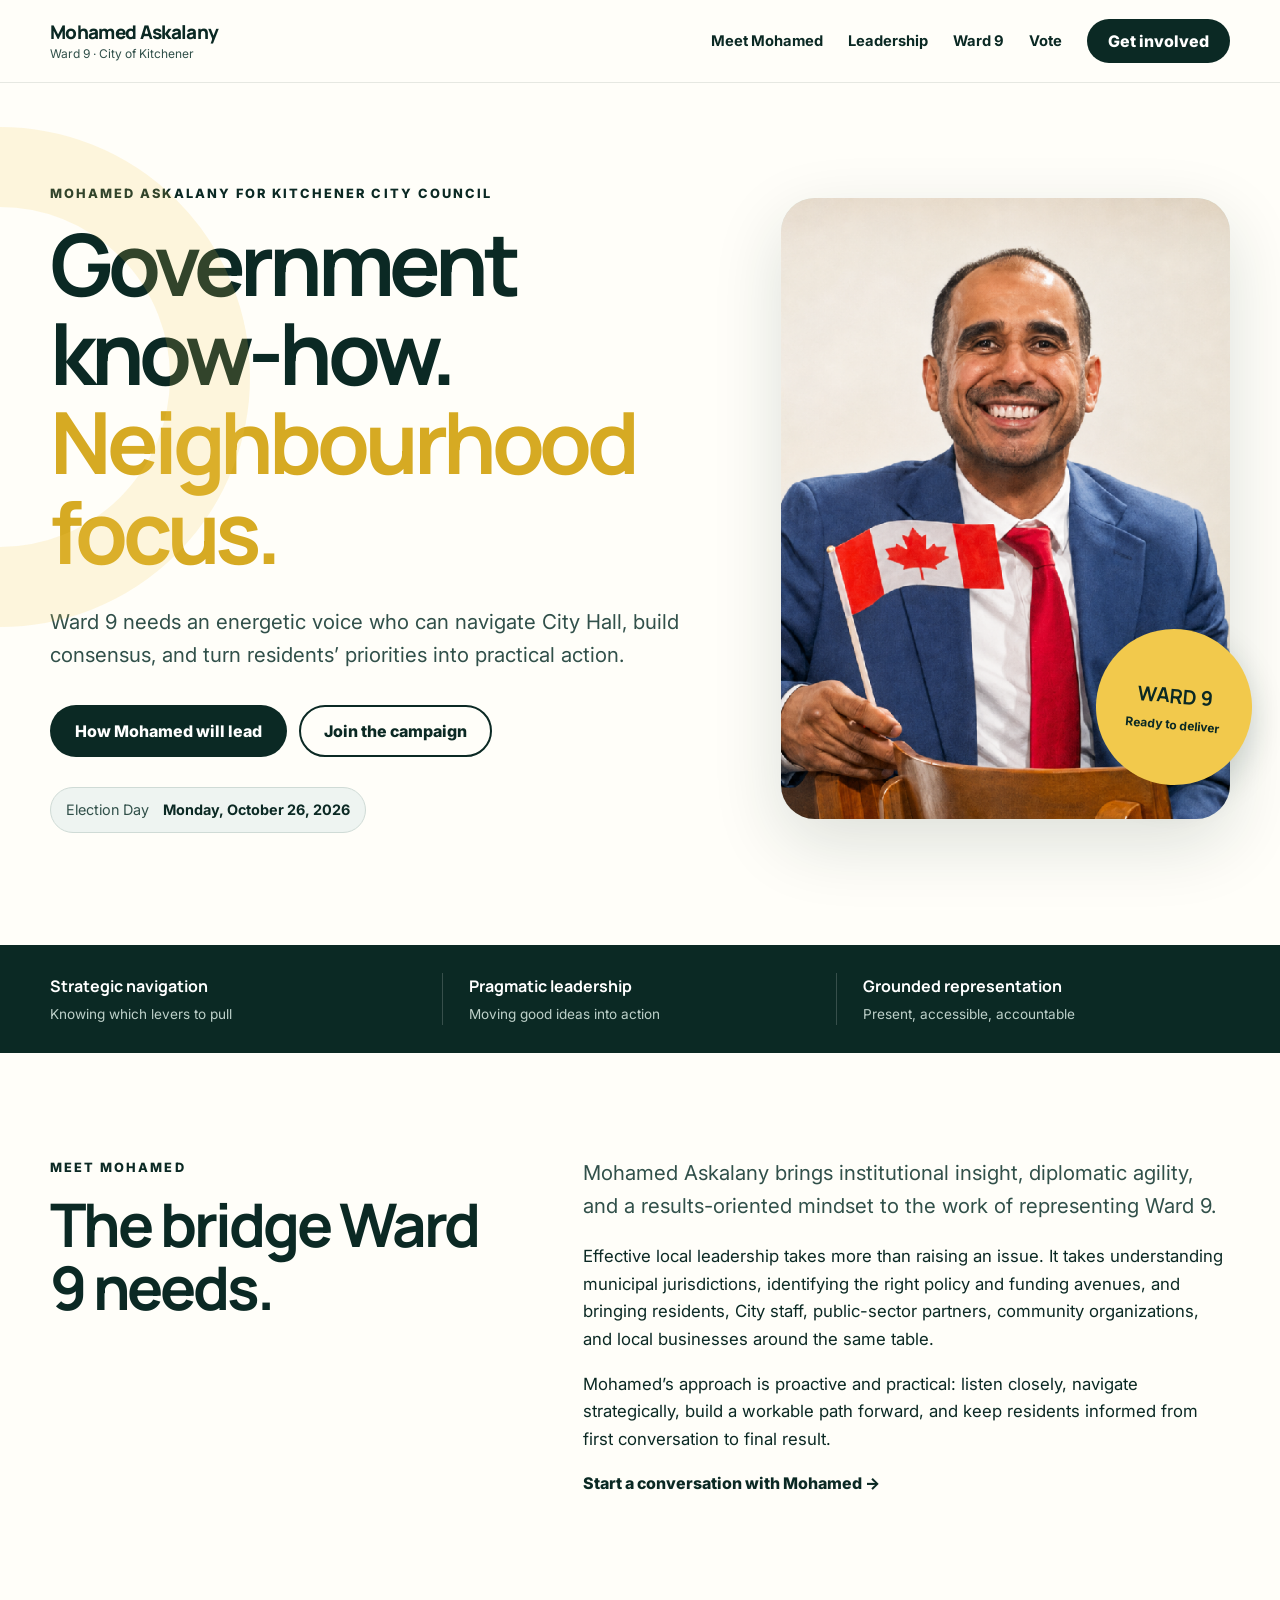
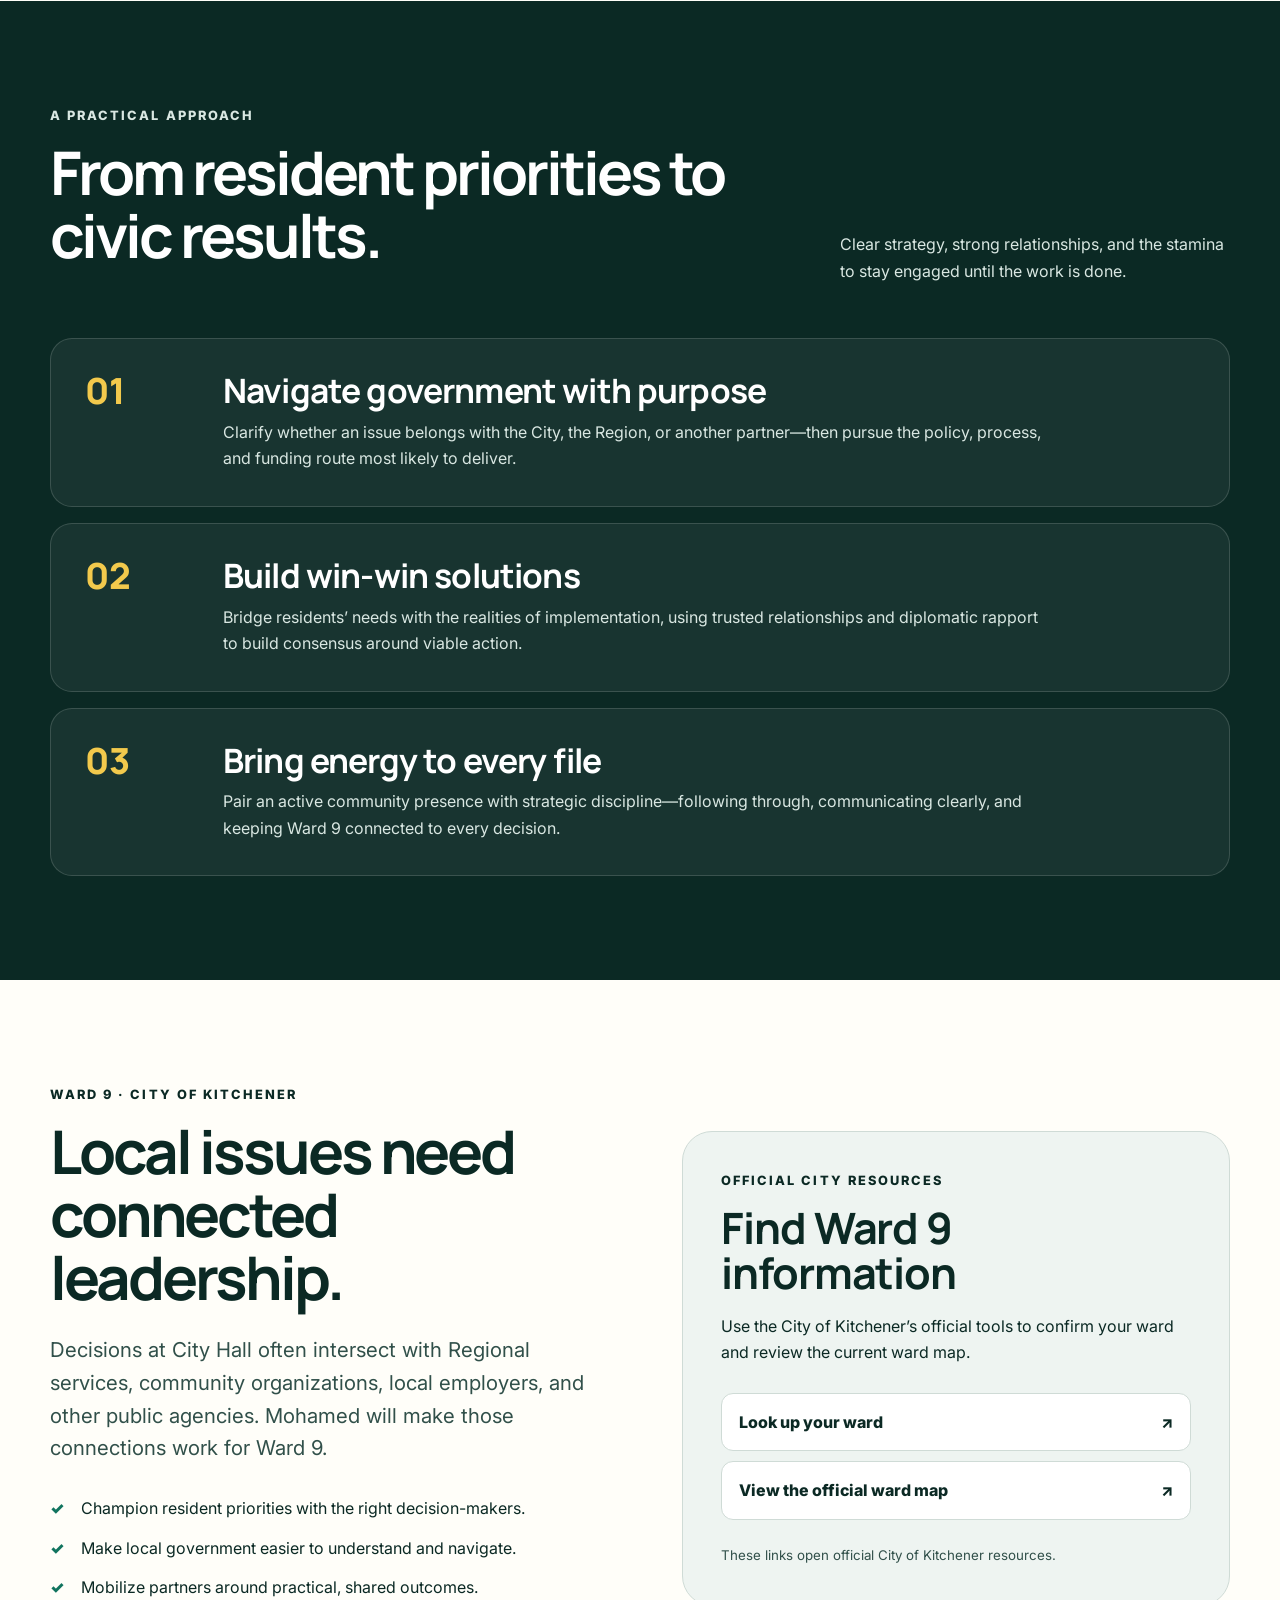
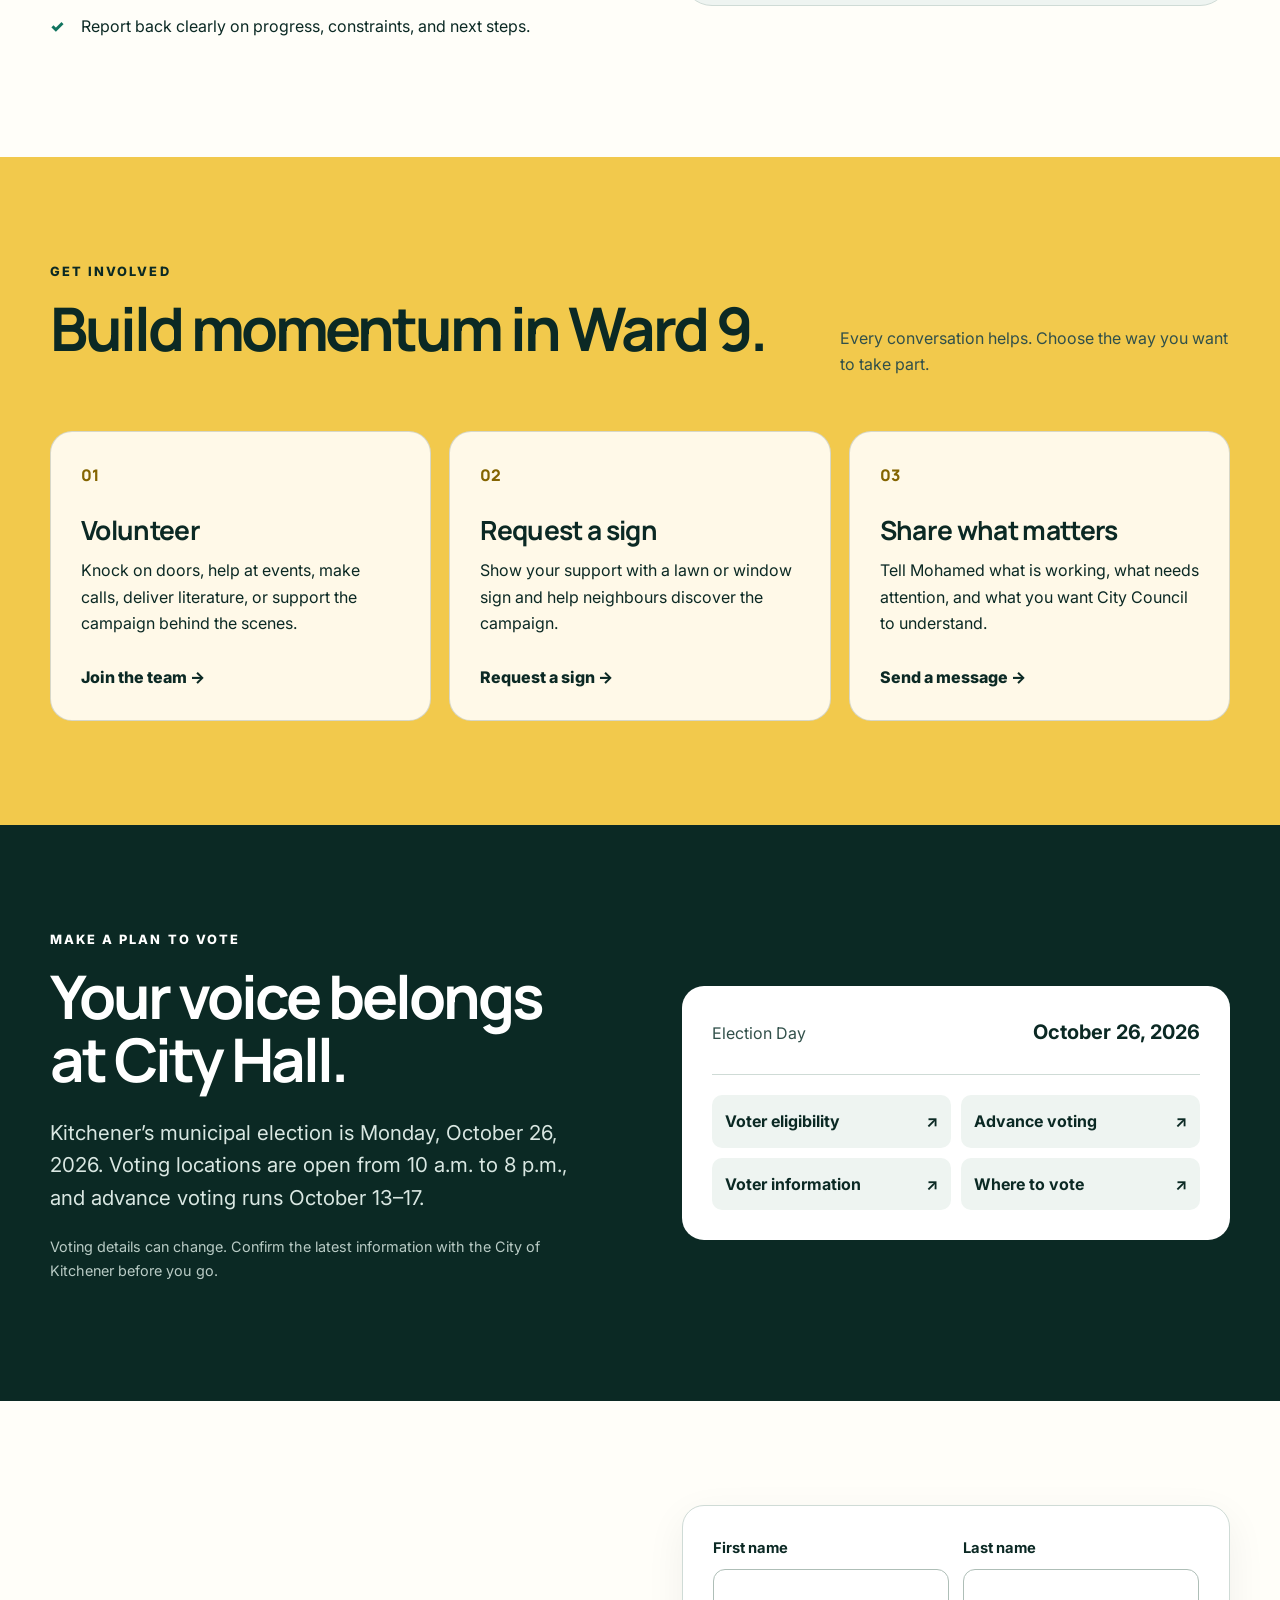
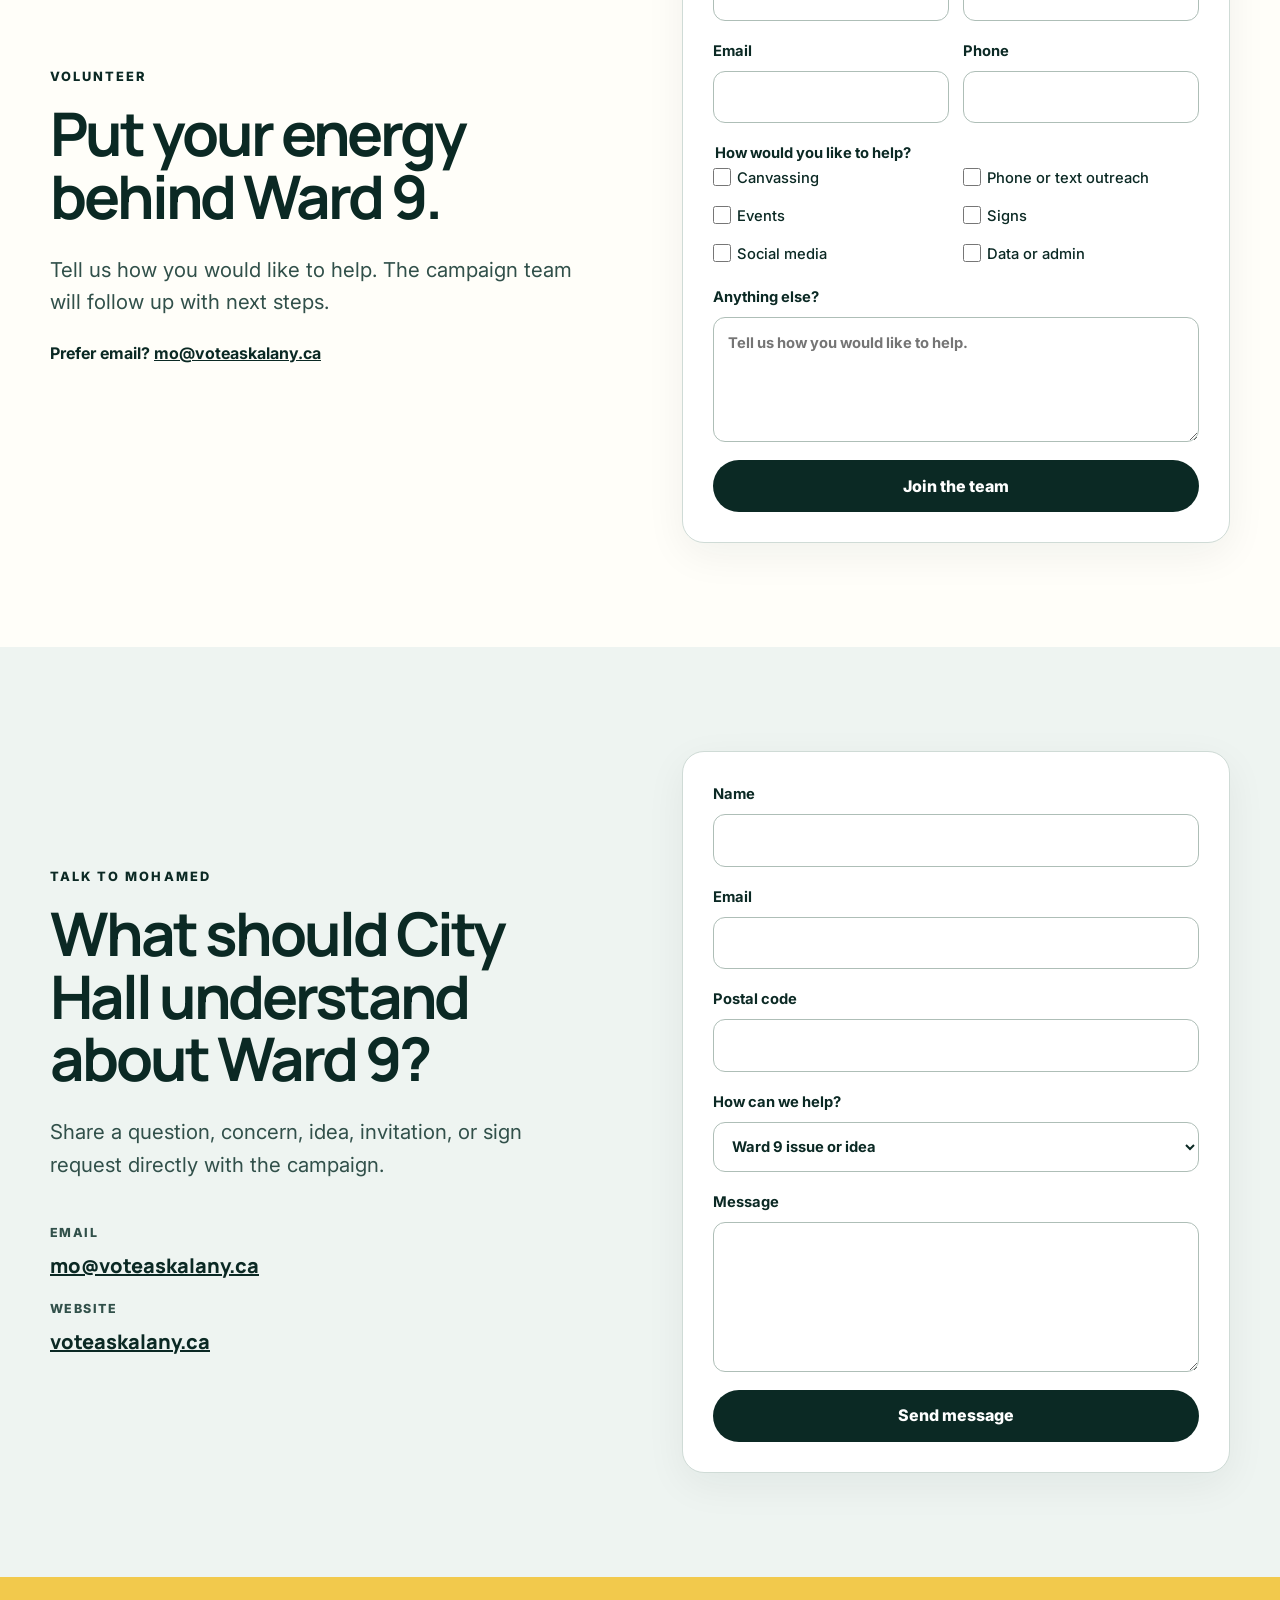
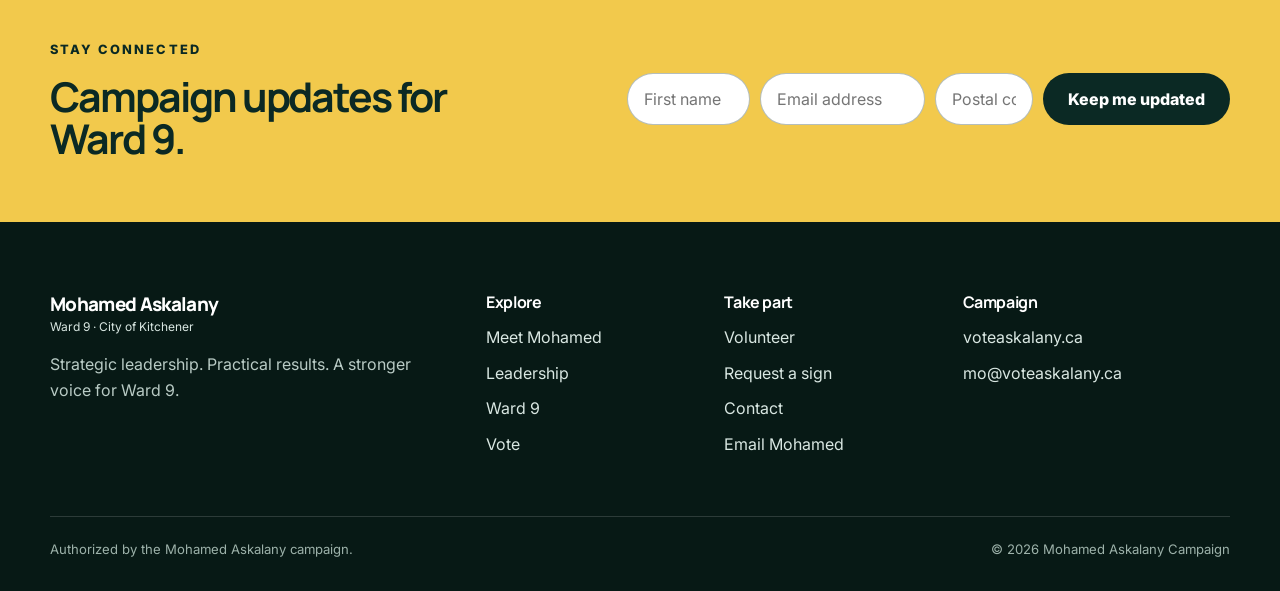
==== commit 6ffd5b81: "update" ====
--- a/index.html
+++ b/index.html
@@ -3,11 +3,14 @@
 <head>
   <meta charset="utf-8" />
   <meta name="viewport" content="width=device-width, initial-scale=1" />
-  <meta name="description" content="Campaign website for a Kitchener Ward 9 city council candidate." />
+  <meta name="description" content="Mohamed Askalany is running for Kitchener City Council in Ward 9—bringing strategic know-how, collaborative leadership, and the energy to deliver." />
+  <meta name="theme-color" content="#0b2924" />
+  <link rel="canonical" href="https://voteaskalany.ca/" />
   <title>Mohamed Askalany for Ward 9 | Kitchener City Council</title>
-  <link rel="preconnect" href="https://fonts.googleapis.com">
-  <link rel="preconnect" href="https://fonts.gstatic.com" crossorigin>
-  <link href="https://fonts.googleapis.com/css2?family=Inter:wght@400;500;600;700;800&family=Manrope:wght@700;800&display=swap" rel="stylesheet">
+  <link rel="icon" type="image/svg+xml" href="data:image/svg+xml,%3Csvg xmlns='http://www.w3.org/2000/svg' viewBox='0 0 64 64'%3E%3Crect width='64' height='64' rx='14' fill='%230b2924'/%3E%3Cpath d='M15 47 27 15h10l12 32H39l-2-7H27l-2 7Zm15-15h5l-2.5-9Z' fill='%23f2c94c'/%3E%3C/svg%3E" />
+  <link rel="preconnect" href="https://fonts.googleapis.com" />
+  <link rel="preconnect" href="https://fonts.gstatic.com" crossorigin />
+  <link href="https://fonts.googleapis.com/css2?family=Inter:wght@400;500;600;700&family=Manrope:wght@700;800&display=swap" rel="stylesheet" />
   <link rel="stylesheet" href="styles.css" />
 </head>
 <body>
@@ -15,22 +18,21 @@
 
   <header class="site-header" id="top">
     <div class="container nav-wrap">
-      <a class="brand" href="#top" aria-label="Homepage">
+      <a class="brand" href="#top" aria-label="Mohamed Askalany campaign homepage">
         <span class="brand-name">Mohamed Askalany</span>
-        <span class="brand-sub">always for Kitchener City Council · Ward 9</span>
+        <span class="brand-sub">Ward 9 · City of Kitchener</span>
       </a>
 
-      <button class="nav-toggle" aria-expanded="false" aria-controls="site-nav" aria-label="Open menu">
+      <button class="nav-toggle" type="button" aria-expanded="false" aria-controls="site-nav" aria-label="Open menu">
         <span></span><span></span><span></span>
       </button>
 
       <nav id="site-nav" class="site-nav" aria-label="Primary navigation">
         <a href="#about">Meet Mohamed</a>
-        <a href="#priorities">Priorities</a>
+        <a href="#approach">Leadership</a>
         <a href="#ward9">Ward 9</a>
-        <a href="#get-involved">Get Involved</a>
         <a href="#vote">Vote</a>
-        <a class="btn btn-sm btn-primary" href="#donate">Donate</a>
+        <a class="btn btn-sm btn-primary" href="#get-involved">Get involved</a>
       </nav>
     </div>
   </header>
@@ -39,13 +41,13 @@
     <section class="hero section">
       <div class="container hero-grid">
         <div class="hero-copy">
-          <p class="eyebrow">Kitchener City Council · Ward 9</p>
-          <h1>Local leadership that listens, works, and delivers.</h1>
+          <p class="eyebrow">Mohamed Askalany for Kitchener City Council</p>
+          <h1>Government know-how. <span>Neighbourhood focus.</span></h1>
           <p class="lead">
-            Hi, I’m <strong>Mohamed Askalany</strong>. I’m running to represent Ward 9 because our neighbourhoods deserve practical, responsive leadership focused on everyday quality of life.
+            Ward 9 needs an energetic voice who can navigate City Hall, build consensus, and turn residents’ priorities into practical action.
           </p>
           <div class="hero-actions">
-            <a class="btn btn-primary" href="#priorities">See my priorities</a>
+            <a class="btn btn-primary" href="#approach">How Mohamed will lead</a>
             <a class="btn btn-secondary" href="#get-involved">Join the campaign</a>
           </div>
           <div class="election-chip" role="note">
@@ -54,114 +56,74 @@
           </div>
         </div>
 
-        <div class="hero-photo card-photo">
-          <img 
-            src="images/mohamed-askalany.png" 
-            alt="Mohamed Askalany, Kitchener Ward 9 City Council Candidate" 
-            loading="eager"
-            width="600" 
-            height="750" 
-          />
-        </div>
-      </div>
-    </section>
-
-    <section class="section section-soft" id="about">
-      <div class="container narrow">
-        <p class="eyebrow">Why I’m running</p>
-        <h2>I want City Hall to feel closer to home.</h2>
-        <p class="section-intro">
-          Ward 9 is made up of neighbours with different experiences, needs, and ideas. My goal is simple: listen carefully, communicate clearly, and focus council attention on the things residents encounter every day.
-        </p>
-        <p>
-          [Add a concise personal story here. Explain your connection to Kitchener and Ward 9, your professional and community background, and the experience that led you to run for council.]
-        </p>
-        <a class="text-link" href="#contact">Talk to me about your neighbourhood →</a>
-      </div>
-    </section>
-
-    <section class="section" aria-labelledby="experience-title">
-      <div class="container">
-        <div class="section-heading">
-          <div>
-            <p class="eyebrow">Experience</p>
-            <h2 id="experience-title">Prepared to serve from day one.</h2>
-          </div>
-          <p>Replace these with the candidate’s strongest verified credentials.</p>
-        </div>
-
-        <div class="stats-grid">
-          <article class="stat-card">
-            <strong>10+ years</strong>
-            <span>Community involvement</span>
-          </article>
-          <article class="stat-card">
-            <strong>[Role]</strong>
-            <span>Professional experience</span>
-          </article>
-          <article class="stat-card">
-            <strong>[Board / group]</strong>
-            <span>Local leadership</span>
-          </article>
-          <article class="stat-card">
-            <strong>Ward 9</strong>
-            <span>Local connection</span>
-          </article>
-        </div>
-      </div>
-    </section>
-
-    <section class="section section-dark" id="priorities">
+        <div class="hero-visual">
+          <div class="hero-photo card-photo">
+            <img src="images/mohamed-askalany.png" alt="Mohamed Askalany, candidate for Kitchener City Council in Ward 9" loading="eager" width="555" height="768" />
+          </div>
+          <div class="hero-note" aria-hidden="true">
+            <strong>WARD 9</strong>
+            <span>Ready to deliver</span>
+          </div>
+        </div>
+      </div>
+    </section>
+
+    <section class="signal-bar" aria-label="Campaign values">
+      <div class="container signal-grid">
+        <p><strong>Strategic navigation</strong><span>Knowing which levers to pull</span></p>
+        <p><strong>Pragmatic leadership</strong><span>Moving good ideas into action</span></p>
+        <p><strong>Grounded representation</strong><span>Present, accessible, accountable</span></p>
+      </div>
+    </section>
+
+    <section class="section" id="about">
+      <div class="container intro-grid">
+        <div>
+          <p class="eyebrow">Meet Mohamed</p>
+          <h2>The bridge Ward 9 needs.</h2>
+        </div>
+        <div class="intro-copy">
+          <p class="section-intro">Mohamed Askalany brings institutional insight, diplomatic agility, and a results-oriented mindset to the work of representing Ward 9.</p>
+          <p>Effective local leadership takes more than raising an issue. It takes understanding municipal jurisdictions, identifying the right policy and funding avenues, and bringing residents, City staff, public-sector partners, community organizations, and local businesses around the same table.</p>
+          <p>Mohamed’s approach is proactive and practical: listen closely, navigate strategically, build a workable path forward, and keep residents informed from first conversation to final result.</p>
+          <a class="text-link" href="mailto:mo@voteaskalany.ca">Start a conversation with Mohamed <span aria-hidden="true">→</span></a>
+        </div>
+      </div>
+    </section>
+
+    <section class="section section-dark" id="approach">
       <div class="container">
         <div class="section-heading light">
           <div>
-            <p class="eyebrow">Priorities</p>
-            <h2>Practical action for Ward 9.</h2>
-          </div>
-          <p>Keep the homepage simple. Link each topic to a detailed policy page when the platform is ready.</p>
-        </div>
-
-        <div class="priority-grid">
-          <article class="priority-card">
-            <span class="priority-num">01</span>
-            <h3>Housing & Affordability</h3>
-            <p>Support more housing choices, protect neighbourhood quality, and focus on the municipal tools that can make housing easier to build and maintain.</p>
-            <a href="#" aria-label="Read more about Housing and Affordability">Explore priority →</a>
-          </article>
-
-          <article class="priority-card">
-            <span class="priority-num">02</span>
-            <h3>Safer Streets</h3>
-            <p>Improve road safety for drivers, pedestrians, cyclists, transit users, children, and older adults through practical street design and maintenance.</p>
-            <a href="#" aria-label="Read more about Safer Streets">Explore priority →</a>
-          </article>
-
-          <article class="priority-card">
-            <span class="priority-num">03</span>
-            <h3>Parks & Community</h3>
-            <p>Invest in welcoming parks, public spaces, recreation, libraries, and places that strengthen community life close to home.</p>
-            <a href="#" aria-label="Read more about Parks and Community">Explore priority →</a>
-          </article>
-
-          <article class="priority-card">
-            <span class="priority-num">04</span>
-            <h3>Responsible Growth</h3>
-            <p>Plan growth carefully, improve infrastructure, and make sure residents can understand and participate in decisions that change their neighbourhoods.</p>
-            <a href="#" aria-label="Read more about Responsible Growth">Explore priority →</a>
-          </article>
-
-          <article class="priority-card">
-            <span class="priority-num">05</span>
-            <h3>Responsive Government</h3>
-            <p>Make local government easier to navigate with clear communication, accessible councillor service, and transparent decision-making.</p>
-            <a href="#" aria-label="Read more about Responsive Government">Explore priority →</a>
-          </article>
-
-          <article class="priority-card">
-            <span class="priority-num">06</span>
-            <h3>Climate & Resilience</h3>
-            <p>Support practical local climate action that improves energy efficiency, shade, stormwater management, transportation, and neighbourhood resilience.</p>
-            <a href="#" aria-label="Read more about Climate and Resilience">Explore priority →</a>
+            <p class="eyebrow">A practical approach</p>
+            <h2>From resident priorities to civic results.</h2>
+          </div>
+          <p>Clear strategy, strong relationships, and the stamina to stay engaged until the work is done.</p>
+        </div>
+
+        <div class="approach-grid">
+          <article class="approach-card">
+            <span class="approach-num">01</span>
+            <div>
+              <h3>Navigate government with purpose</h3>
+              <p>Clarify whether an issue belongs with the City, the Region, or another partner—then pursue the policy, process, and funding route most likely to deliver.</p>
+            </div>
+          </article>
+
+          <article class="approach-card">
+            <span class="approach-num">02</span>
+            <div>
+              <h3>Build win-win solutions</h3>
+              <p>Bridge residents’ needs with the realities of implementation, using trusted relationships and diplomatic rapport to build consensus around viable action.</p>
+            </div>
+          </article>
+
+          <article class="approach-card">
+            <span class="approach-num">03</span>
+            <div>
+              <h3>Bring energy to every file</h3>
+              <p>Pair an active community presence with strategic discipline—following through, communicating clearly, and keeping Ward 9 connected to every decision.</p>
+            </div>
           </article>
         </div>
       </div>
@@ -170,84 +132,27 @@
     <section class="section" id="ward9">
       <div class="container ward-grid">
         <div>
-          <p class="eyebrow">Ward 9</p>
-          <h2>Know your ward. Know your voice.</h2>
-          <p class="section-intro">
-            This section should help residents quickly understand whether they live in Ward 9 and what neighbourhood issues connect the ward.
-          </p>
+          <p class="eyebrow">Ward 9 · City of Kitchener</p>
+          <h2>Local issues need connected leadership.</h2>
+          <p class="section-intro">Decisions at City Hall often intersect with Regional services, community organizations, local employers, and other public agencies. Mohamed will make those connections work for Ward 9.</p>
           <ul class="check-list">
-            <li>Add the official City of Kitchener Ward 9 map.</li>
-            <li>List neighbourhoods and major boundary roads.</li>
-            <li>Link to the City’s official ward lookup tool.</li>
-            <li>Highlight parks, community centres, schools, and commercial areas.</li>
+            <li>Champion resident priorities with the right decision-makers.</li>
+            <li>Make local government easier to understand and navigate.</li>
+            <li>Mobilize partners around practical, shared outcomes.</li>
+            <li>Report back clearly on progress, constraints, and next steps.</li>
           </ul>
-          <a class="btn btn-secondary" href="#" target="_blank" rel="noopener">Find your ward</a>
-        </div>
-
-        <div class="map-placeholder" role="img" aria-label="Ward 9 map placeholder">
-          <div class="map-grid"></div>
-          <div class="map-label">WARD 9<br><span>Official map goes here</span></div>
-        </div>
-      </div>
-    </section>
-
-    <section class="section section-soft">
-      <div class="container story-grid">
-        <div class="story-photo card-photo">
-          <div class="photo-placeholder">
-            <span>Community photo</span>
-            <small>Candidate speaking with Ward 9 residents</small>
-          </div>
-        </div>
-        <div>
-          <p class="eyebrow">Meet your neighbour</p>
-          <h2>A campaign built around listening.</h2>
-          <p>
-            Use this section for a more personal biography. Include family or community background only where appropriate and with permission. Focus on why the candidate understands the ward and how their experience connects to municipal responsibilities.
-          </p>
-          <p>
-            Strong local campaign photography works better here than studio imagery. Show the candidate in parks, at local events, walking neighbourhood streets, and speaking with residents.
-          </p>
-          <a class="text-link" href="#contact">Invite Mohamed to your event →</a>
-        </div>
-      </div>
-    </section>
-
-    <section class="section" aria-labelledby="endorsements-title">
-      <div class="container">
-        <div class="section-heading">
-          <div>
-            <p class="eyebrow">Community voices</p>
-            <h2 id="endorsements-title">Why neighbours support Mohamed.</h2>
-          </div>
-          <a class="text-link" href="#endorse">Endorse Mohamed →</a>
-        </div>
-
-        <div class="testimonial-grid">
-          <figure class="testimonial">
-            <blockquote>“[Short endorsement focused on character, local leadership, and ability to listen.]”</blockquote>
-            <figcaption>
-              <strong>Mohamed</strong>
-              <span>Ward 9 resident</span>
-            </figcaption>
-          </figure>
-
-          <figure class="testimonial">
-            <blockquote>“[Short endorsement focused on practical experience and community involvement.]”</blockquote>
-            <figcaption>
-              <strong>Mohamed</strong>
-              <span>Community leader</span>
-            </figcaption>
-          </figure>
-
-          <figure class="testimonial">
-            <blockquote>“[Short endorsement focused on trust, responsiveness, and local priorities.]”</blockquote>
-            <figcaption>
-              <strong>Mohamed</strong>
-              <span>Local business owner</span>
-            </figcaption>
-          </figure>
-        </div>
+        </div>
+
+        <aside class="ward-panel" aria-labelledby="ward-tools-title">
+          <p class="eyebrow">Official City resources</p>
+          <h3 id="ward-tools-title">Find Ward 9 information</h3>
+          <p>Use the City of Kitchener’s official tools to confirm your ward and review the current ward map.</p>
+          <div class="ward-links">
+            <a href="https://app2.kitchener.ca/city_hall/findward.aspx" target="_blank" rel="noopener">Look up your ward <span aria-hidden="true">↗</span></a>
+            <a href="https://app2.kitchener.ca/appdocs/GISImages/GIS_Web_External/Standard_Maps/Ward_map_small.pdf" target="_blank" rel="noopener">View the official ward map <span aria-hidden="true">↗</span></a>
+          </div>
+          <small>These links open official City of Kitchener resources.</small>
+        </aside>
       </div>
     </section>
 
@@ -256,63 +161,29 @@
         <div class="section-heading">
           <div>
             <p class="eyebrow">Get involved</p>
-            <h2>Help us reach every corner of Ward 9.</h2>
-          </div>
-          <p>Give supporters several easy ways to participate.</p>
+            <h2>Build momentum in Ward 9.</h2>
+          </div>
+          <p>Every conversation helps. Choose the way you want to take part.</p>
         </div>
 
         <div class="action-grid">
           <article class="action-card">
+            <span>01</span>
             <h3>Volunteer</h3>
-            <p>Knock on doors, help at events, make calls, support communications, or lend a hand behind the scenes.</p>
-            <a class="btn btn-primary" href="#volunteer-form">Volunteer</a>
-          </article>
-
+            <p>Knock on doors, help at events, make calls, deliver literature, or support the campaign behind the scenes.</p>
+            <a class="text-link" href="#volunteer-form">Join the team <span aria-hidden="true">→</span></a>
+          </article>
           <article class="action-card">
+            <span>02</span>
             <h3>Request a sign</h3>
-            <p>Show your support with a lawn or window sign and help build campaign visibility across Ward 9.</p>
-            <a class="btn btn-primary" href="#contact">Get a sign</a>
-          </article>
-
-          <article class="action-card" id="donate">
-            <h3>Donate</h3>
-            <p>Help fund campaign literature, signs, outreach, events, and voter contact. Add the official donation link here.</p>
-            <a class="btn btn-primary" href="#">Donate</a>
-          </article>
-        </div>
-      </div>
-    </section>
-
-    <section class="section" aria-labelledby="updates-title">
-      <div class="container">
-        <div class="section-heading">
-          <div>
-            <p class="eyebrow">From the campaign</p>
-            <h2 id="updates-title">Latest updates.</h2>
-          </div>
-          <a class="text-link" href="#">View all updates →</a>
-        </div>
-
-        <div class="updates-grid">
-          <article class="update-card">
-            <span class="date">SEP 04</span>
-            <h3>Talking with neighbours in [Neighbourhood]</h3>
-            <p>Use this area for short field updates, local issue posts, campaign events, and news releases.</p>
-            <a href="#">Read update →</a>
-          </article>
-
-          <article class="update-card">
-            <span class="date">AUG 30</span>
-            <h3>My approach to [local issue]</h3>
-            <p>Longer policy updates can support the platform and give voters more detail than social media posts.</p>
-            <a href="#">Read update →</a>
-          </article>
-
-          <article class="update-card">
-            <span class="date">AUG 27</span>
-            <h3>Join us at our next community event</h3>
-            <p>Campaign updates can also drive attendance, volunteer recruitment, sign requests, and email signups.</p>
-            <a href="#">Read update →</a>
+            <p>Show your support with a lawn or window sign and help neighbours discover the campaign.</p>
+            <a class="text-link" href="#contact">Request a sign <span aria-hidden="true">→</span></a>
+          </article>
+          <article class="action-card">
+            <span>03</span>
+            <h3>Share what matters</h3>
+            <p>Tell Mohamed what is working, what needs attention, and what you want City Council to understand.</p>
+            <a class="text-link" href="#contact">Send a message <span aria-hidden="true">→</span></a>
           </article>
         </div>
       </div>
@@ -322,22 +193,21 @@
       <div class="container vote-grid">
         <div>
           <p class="eyebrow">Make a plan to vote</p>
-          <h2>Your vote is your voice at City Hall.</h2>
-          <p class="section-intro">
-            Use only official City of Kitchener election information here. Link residents to authoritative voting locations, eligibility rules, registration instructions, and ID requirements.
-          </p>
+          <h2>Your voice belongs at City Hall.</h2>
+          <p class="section-intro">Kitchener’s municipal election is Monday, October 26, 2026. Voting locations are open from 10 a.m. to 8 p.m., and advance voting runs October 13–17.</p>
+          <p class="official-note">Voting details can change. Confirm the latest information with the City of Kitchener before you go.</p>
         </div>
 
         <div class="vote-panel">
           <div class="vote-date">
             <span>Election Day</span>
-            <strong>Monday, October 26, 2026</strong>
+            <strong>October 26, 2026</strong>
           </div>
           <div class="vote-links">
-            <a href="#">Who can vote?</a>
-            <a href="#">Advance voting</a>
-            <a href="#">What ID do I need?</a>
-            <a href="#">Find my voting location</a>
+            <a href="https://www.kitchener.ca/council-and-city-administration/election/voter-information/" target="_blank" rel="noopener">Voter eligibility <span aria-hidden="true">↗</span></a>
+            <a href="https://www.kitchener.ca/council-and-city-administration/election/where-to-vote/" target="_blank" rel="noopener">Advance voting <span aria-hidden="true">↗</span></a>
+            <a href="https://www.kitchener.ca/council-and-city-administration/election/voter-information/" target="_blank" rel="noopener">Voter information <span aria-hidden="true">↗</span></a>
+            <a href="https://www.kitchener.ca/council-and-city-administration/election/where-to-vote/" target="_blank" rel="noopener">Where to vote <span aria-hidden="true">↗</span></a>
           </div>
         </div>
       </div>
@@ -347,84 +217,68 @@
       <div class="container form-layout">
         <div>
           <p class="eyebrow">Volunteer</p>
-          <h2>There’s a place for everyone on this campaign.</h2>
-          <p>
-            Complete the form below and the campaign team will follow up.
-          </p>
+          <h2>Put your energy behind Ward 9.</h2>
+          <p class="section-intro">Tell us how you would like to help. The campaign team will follow up with next steps.</p>
+          <p class="form-email">Prefer email? <a href="mailto:mo@voteaskalany.ca">mo@voteaskalany.ca</a></p>
         </div>
 
         <form class="campaign-form" name="volunteer" method="POST" action="/thank-you.html" data-netlify="true" netlify-honeypot="bot-field">
-          <input type="hidden" name="form-name" value="volunteer">
-          <p class="hidden-field"><label>Do not fill this out: <input name="bot-field"></label></p>
+          <input type="hidden" name="form-name" value="volunteer" />
+          <p class="hidden-field"><label>Do not fill this out: <input name="bot-field" /></label></p>
           <div class="field-grid">
-            <label>First name<input type="text" name="first_name" autocomplete="given-name"></label>
-            <label>Last name<input type="text" name="last_name" autocomplete="family-name"></label>
+            <label>First name<input type="text" name="first_name" autocomplete="given-name" required /></label>
+            <label>Last name<input type="text" name="last_name" autocomplete="family-name" required /></label>
           </div>
           <div class="field-grid">
-            <label>Email<input type="email" name="email" autocomplete="email" required></label>
-            <label>Phone<input type="tel" name="phone" autocomplete="tel"></label>
-          </div>
-
+            <label>Email<input type="email" name="email" autocomplete="email" required /></label>
+            <label>Phone<input type="tel" name="phone" autocomplete="tel" /></label>
+          </div>
           <fieldset>
             <legend>How would you like to help?</legend>
             <div class="check-grid">
-              <label><input type="checkbox" name="help" value="canvassing"> Canvassing</label>
-              <label><input type="checkbox" name="help" value="phone"> Phone/text outreach</label>
-              <label><input type="checkbox" name="help" value="events"> Events</label>
-              <label><input type="checkbox" name="help" value="signs"> Signs</label>
-              <label><input type="checkbox" name="help" value="social"> Social media</label>
-              <label><input type="checkbox" name="help" value="admin"> Data/admin</label>
+              <label><input type="checkbox" name="help" value="canvassing" /> Canvassing</label>
+              <label><input type="checkbox" name="help" value="phone" /> Phone or text outreach</label>
+              <label><input type="checkbox" name="help" value="events" /> Events</label>
+              <label><input type="checkbox" name="help" value="signs" /> Signs</label>
+              <label><input type="checkbox" name="help" value="social" /> Social media</label>
+              <label><input type="checkbox" name="help" value="admin" /> Data or admin</label>
             </div>
           </fieldset>
-
-          <label>Anything else?
-            <textarea name="message" rows="4" placeholder="Tell us how you would like to help."></textarea>
-          </label>
-
+          <label>Anything else?<textarea name="message" rows="4" placeholder="Tell us how you would like to help."></textarea></label>
           <button class="btn btn-primary" type="submit">Join the team</button>
         </form>
       </div>
     </section>
 
-    <section class="section section-soft" id="endorse">
-      <div class="container form-layout">
-        <div>
-          <p class="eyebrow">Endorse Mohamed</p>
-          <h2>Tell your neighbours why you’re supporting the campaign.</h2>
-          <p>Only publish endorsements with clear consent. This starter includes basic permission checkboxes.</p>
-        </div>
-
-        <form class="campaign-form" name="endorsement" method="POST" action="/thank-you.html" data-netlify="true" netlify-honeypot="bot-field">
-          <input type="hidden" name="form-name" value="endorsement">
-          <p class="hidden-field"><label>Do not fill this out: <input name="bot-field"></label></p>
-          <label>Your name<input type="text" name="endorser_name" required></label>
-          <label>Your neighbourhood<input type="text" name="neighbourhood"></label>
-          <label>Your endorsement<textarea name="endorsement" rows="5" required></textarea></label>
-          <label class="inline-check"><input type="checkbox" required> I give permission to publish this endorsement.</label>
-          <label class="inline-check"><input type="checkbox"> You may display my name publicly.</label>
-          <button class="btn btn-primary" type="submit">Submit endorsement</button>
-        </form>
-      </div>
-    </section>
-
-    <section class="section" id="contact">
+    <section class="section section-soft" id="contact">
       <div class="container contact-grid">
         <div>
           <p class="eyebrow">Talk to Mohamed</p>
-          <h2>Have a question, concern, or idea for Ward 9?</h2>
-          <p class="section-intro">The candidate should be easy to reach. Add campaign email, phone, social accounts, and invitation details here.</p>
+          <h2>What should City Hall understand about Ward 9?</h2>
+          <p class="section-intro">Share a question, concern, idea, invitation, or sign request directly with the campaign.</p>
           <div class="contact-details">
-            <a href="mailto:campaign@example.com">campaign@example.com</a>
-            <span>[Campaign phone]</span>
+            <span>Email</span>
+            <a href="mailto:mo@voteaskalany.ca">mo@voteaskalany.ca</a>
+            <span>Website</span>
+            <a href="https://voteaskalany.ca/">voteaskalany.ca</a>
           </div>
         </div>
 
         <form class="campaign-form" name="contact" method="POST" action="/thank-you.html" data-netlify="true" netlify-honeypot="bot-field">
-          <input type="hidden" name="form-name" value="contact">
-          <p class="hidden-field"><label>Do not fill this out: <input name="bot-field"></label></p>
-          <label>Name<input type="text" name="contact_name" required></label>
-          <label>Email<input type="email" name="contact_email" required></label>
-          <label>Postal code<input type="text" name="postal_code" autocomplete="postal-code"></label>
+          <input type="hidden" name="form-name" value="contact" />
+          <p class="hidden-field"><label>Do not fill this out: <input name="bot-field" /></label></p>
+          <label>Name<input type="text" name="contact_name" autocomplete="name" required /></label>
+          <label>Email<input type="email" name="contact_email" autocomplete="email" required /></label>
+          <label>Postal code<input type="text" name="postal_code" autocomplete="postal-code" /></label>
+          <label>How can we help?
+            <select name="contact_topic">
+              <option value="ward_issue">Ward 9 issue or idea</option>
+              <option value="sign">Request a campaign sign</option>
+              <option value="event">Invite Mohamed to an event</option>
+              <option value="media">Media inquiry</option>
+              <option value="other">Something else</option>
+            </select>
+          </label>
           <label>Message<textarea name="contact_message" rows="5" required></textarea></label>
           <button class="btn btn-primary" type="submit">Send message</button>
         </form>
@@ -435,14 +289,17 @@
       <div class="container newsletter-grid">
         <div>
           <p class="eyebrow">Stay connected</p>
-          <h2>Get campaign updates and Ward 9 election information.</h2>
+          <h2>Campaign updates for Ward 9.</h2>
         </div>
         <form class="newsletter-form" name="newsletter" method="POST" action="/thank-you.html" data-netlify="true" netlify-honeypot="bot-field">
-          <input type="hidden" name="form-name" value="newsletter">
-          <p class="hidden-field"><label>Do not fill this out: <input name="bot-field"></label></p>
-          <input aria-label="First name" type="text" name="newsletter_name" placeholder="First name">
-          <input aria-label="Email address" type="email" name="newsletter_email" placeholder="Email address" required>
-          <input aria-label="Postal code" type="text" name="newsletter_postal" placeholder="Postal code">
+          <input type="hidden" name="form-name" value="newsletter" />
+          <p class="hidden-field"><label>Do not fill this out: <input name="bot-field" /></label></p>
+          <label class="sr-only" for="newsletter-name">First name</label>
+          <input id="newsletter-name" type="text" name="newsletter_name" placeholder="First name" autocomplete="given-name" />
+          <label class="sr-only" for="newsletter-email">Email address</label>
+          <input id="newsletter-email" type="email" name="newsletter_email" placeholder="Email address" autocomplete="email" required />
+          <label class="sr-only" for="newsletter-postal">Postal code</label>
+          <input id="newsletter-postal" type="text" name="newsletter_postal" placeholder="Postal code" autocomplete="postal-code" />
           <button class="btn btn-primary" type="submit">Keep me updated</button>
         </form>
       </div>
@@ -454,39 +311,32 @@
       <div>
         <a class="brand footer-brand" href="#top">
           <span class="brand-name">Mohamed Askalany</span>
-          <span class="brand-sub">for Kitchener City Council · Ward 9</span>
+          <span class="brand-sub">Ward 9 · City of Kitchener</span>
         </a>
-        <p>Local leadership that listens, works, and delivers.</p>
-      </div>
-
+        <p>Strategic leadership. Practical results. A stronger voice for Ward 9.</p>
+      </div>
       <div>
         <h3>Explore</h3>
         <a href="#about">Meet Mohamed</a>
-        <a href="#priorities">Priorities</a>
+        <a href="#approach">Leadership</a>
         <a href="#ward9">Ward 9</a>
         <a href="#vote">Vote</a>
       </div>
-
       <div>
-        <h3>Get involved</h3>
+        <h3>Take part</h3>
         <a href="#volunteer-form">Volunteer</a>
         <a href="#contact">Request a sign</a>
-        <a href="#donate">Donate</a>
-        <a href="#endorse">Endorse</a>
-      </div>
-
+        <a href="#contact">Contact</a>
+        <a href="mailto:mo@voteaskalany.ca">Email Mohamed</a>
+      </div>
       <div>
         <h3>Campaign</h3>
-        <a href="mailto:campaign@example.com">Email</a>
-        <a href="#">Instagram</a>
-        <a href="#">Facebook</a>
-        <a href="#">Privacy</a>
+        <a href="https://voteaskalany.ca/">voteaskalany.ca</a>
+        <a href="mailto:mo@voteaskalany.ca">mo@voteaskalany.ca</a>
       </div>
     </div>
-
     <div class="container footer-bottom">
-      <p>[Add verified land acknowledgement if the campaign chooses to include one.]</p>
-      <p>[Add the exact required election advertising authorization wording after legal review.]</p>
+      <p>Authorized by the Mohamed Askalany campaign.</p>
       <p>© 2026 Mohamed Askalany Campaign</p>
     </div>
   </footer>
--- a/styles.css
+++ b/styles.css
@@ -1,374 +1,224 @@
 :root{
-  --ink:#10231f;
-  --ink-2:#29423c;
-  --paper:#fffdf8;
-  --soft:#f2f5ef;
-  --accent:#f4c54e;
-  --accent-2:#d7a927;
+  --ink:#0b2924;
+  --ink-2:#31504a;
+  --paper:#fffef9;
+  --soft:#eef4f1;
+  --accent:#f2c94c;
+  --accent-2:#d6aa23;
   --white:#ffffff;
-  --line:#d8ded7;
+  --line:#cfdbd6;
   --max:1180px;
-  --radius:20px;
-  --shadow:0 18px 50px rgba(16,35,31,.10);
+  --radius:22px;
+  --shadow:0 24px 70px rgba(11,41,36,.14);
 }
 
 *{box-sizing:border-box}
-html{scroll-behavior:smooth}
-body{
-  margin:0;
-  font-family:Inter,system-ui,-apple-system,BlinkMacSystemFont,"Segoe UI",sans-serif;
-  color:var(--ink);
-  background:var(--paper);
-  line-height:1.65;
-}
+html{scroll-behavior:smooth;scroll-padding-top:96px}
+body{margin:0;overflow-x:hidden;font-family:Inter,system-ui,-apple-system,BlinkMacSystemFont,"Segoe UI",sans-serif;color:var(--ink);background:var(--paper);line-height:1.65}
 img{max-width:100%;display:block}
 a{color:inherit}
-button,input,textarea{font:inherit}
-
-.skip-link{
-  position:absolute;
-  left:-9999px;
-  top:auto;
-}
-.skip-link:focus{
-  left:16px;
-  top:16px;
-  z-index:999;
-  background:#fff;
-  padding:10px 14px;
-  border-radius:8px;
-}
-
-.container{width:min(calc(100% - 40px),var(--max));margin:0 auto}
-.narrow{width:min(calc(100% - 40px),800px)}
-.section{padding:96px 0}
+button,input,textarea,select{font:inherit}
+button,a,input,textarea,select{-webkit-tap-highlight-color:transparent}
+
+.skip-link{position:fixed;left:16px;top:-100px;z-index:1000;background:#fff;padding:10px 14px;border:2px solid var(--ink);border-radius:8px}
+.skip-link:focus{top:16px}
+.sr-only{position:absolute!important;width:1px!important;height:1px!important;padding:0!important;margin:-1px!important;overflow:hidden!important;clip:rect(0,0,0,0)!important;white-space:nowrap!important;border:0!important}
+
+.container{width:min(calc(100% - 40px),var(--max));margin-inline:auto}
+.section{padding:104px 0}
 .section-soft{background:var(--soft)}
 .section-dark{background:var(--ink);color:var(--white)}
 .section-accent{background:var(--accent)}
-.eyebrow{
-  margin:0 0 14px;
-  font-size:.79rem;
-  font-weight:800;
-  text-transform:uppercase;
-  letter-spacing:.16em;
-}
-h1,h2,h3{
-  font-family:Manrope,Inter,sans-serif;
-  line-height:1.05;
-  margin-top:0;
-}
-h1{font-size:clamp(3rem,7vw,6.25rem);letter-spacing:-.055em;margin-bottom:28px}
-h2{font-size:clamp(2.2rem,4.4vw,4.2rem);letter-spacing:-.045em;margin-bottom:24px}
-h3{font-size:1.3rem;letter-spacing:-.02em}
+.eyebrow{margin:0 0 15px;font-size:.8rem;font-weight:800;text-transform:uppercase;letter-spacing:.16em}
+h1,h2,h3{font-family:Manrope,Inter,sans-serif;line-height:1.04;margin-top:0}
+h1{font-size:clamp(3rem,6.7vw,6.3rem);letter-spacing:-.06em;margin-bottom:30px;max-width:880px}
+h1 span{display:block;color:var(--accent-2)}
+h2{font-size:clamp(2.35rem,4.7vw,4.55rem);letter-spacing:-.05em;margin-bottom:26px}
+h3{font-size:1.45rem;letter-spacing:-.025em}
 p{margin-top:0}
-.lead,.section-intro{font-size:1.2rem;color:var(--ink-2)}
-.section-dark .section-intro,.section-dark .section-heading p{color:#dce7e3}
-
-.site-header{
-  position:sticky;
-  top:0;
-  z-index:100;
-  backdrop-filter:blur(18px);
-  background:rgba(255,253,248,.92);
-  border-bottom:1px solid rgba(16,35,31,.08);
-}
-.nav-wrap{
-  min-height:82px;
-  display:flex;
-  align-items:center;
-  justify-content:space-between;
-  gap:24px;
-}
-.brand{text-decoration:none;display:flex;flex-direction:column;line-height:1.1}
-.brand-name{font-family:Manrope,sans-serif;font-weight:800;letter-spacing:-.03em;font-size:1.18rem}
-.brand-sub{font-size:.76rem;color:var(--ink-2);margin-top:4px}
-.site-nav{display:flex;align-items:center;gap:24px}
-.site-nav>a:not(.btn){text-decoration:none;font-weight:600;font-size:.94rem}
-.site-nav>a:hover{text-decoration:underline}
-.nav-toggle{display:none;background:none;border:0;padding:6px}
-.nav-toggle span{display:block;width:25px;height:2px;background:var(--ink);margin:5px 0}
-
-.btn{
-  display:inline-flex;
-  justify-content:center;
-  align-items:center;
-  min-height:50px;
-  padding:0 22px;
-  border-radius:999px;
-  text-decoration:none;
-  font-weight:800;
-  border:2px solid transparent;
-  transition:transform .2s ease,background .2s ease,border .2s ease;
-  cursor:pointer;
-}
+.lead,.section-intro{font-size:clamp(1.1rem,1.65vw,1.28rem);line-height:1.6;color:var(--ink-2)}
+.section-dark .section-intro,.section-dark .section-heading p{color:#d9e7e2}
+
+.site-header{position:sticky;top:0;z-index:100;backdrop-filter:blur(18px);background:rgba(255,254,249,.94);border-bottom:1px solid rgba(11,41,36,.1)}
+.nav-wrap{min-height:82px;display:flex;align-items:center;justify-content:space-between;gap:24px}
+.brand{text-decoration:none;display:flex;flex-direction:column;line-height:1.1;min-width:0}
+.brand-name{font-family:Manrope,sans-serif;font-weight:800;letter-spacing:-.035em;font-size:1.18rem}
+.brand-sub{font-size:.75rem;color:var(--ink-2);margin-top:5px}
+.site-nav{display:flex;align-items:center;gap:25px}
+.site-nav>a:not(.btn){text-decoration:none;font-weight:700;font-size:.92rem}
+.site-nav>a:hover{text-decoration:underline;text-underline-offset:5px}
+.nav-toggle{display:none;background:none;border:0;padding:10px;margin-right:-10px;cursor:pointer}
+.nav-toggle span{display:block;width:26px;height:2px;background:var(--ink);margin:5px 0;transition:transform .2s ease,opacity .2s ease}
+.nav-toggle[aria-expanded="true"] span:nth-child(1){transform:translateY(7px) rotate(45deg)}
+.nav-toggle[aria-expanded="true"] span:nth-child(2){opacity:0}
+.nav-toggle[aria-expanded="true"] span:nth-child(3){transform:translateY(-7px) rotate(-45deg)}
+
+.btn{display:inline-flex;justify-content:center;align-items:center;min-height:52px;padding:0 23px;border-radius:999px;text-decoration:none;font-weight:800;border:2px solid transparent;transition:transform .2s ease,background .2s ease,border-color .2s ease;cursor:pointer}
 .btn:hover{transform:translateY(-2px)}
+.btn:focus-visible,.text-link:focus-visible,.site-nav a:focus-visible,.ward-links a:focus-visible,.vote-links a:focus-visible{outline:3px solid var(--accent);outline-offset:4px}
 .btn-primary{background:var(--ink);color:var(--white)}
-.btn-primary:hover{background:#1a3a33}
+.btn-primary:hover{background:#16463e}
 .btn-secondary{border-color:var(--ink);color:var(--ink);background:transparent}
 .btn-secondary:hover{background:var(--ink);color:var(--white)}
-.btn-sm{min-height:42px;padding:0 18px}
-.section-dark .btn-secondary{border-color:#fff;color:#fff}
-.text-link{font-weight:800;text-decoration:none}
+.btn-sm{min-height:44px;padding:0 19px}
+.text-link{font-weight:800;text-decoration:none;text-underline-offset:5px}
 .text-link:hover{text-decoration:underline}
 
-.hero{padding-top:80px}
-.hero-grid{
-  display:grid;
-  grid-template-columns:1.03fr .97fr;
-  gap:64px;
-  align-items:center;
-}
-.hero-copy{padding:30px 0}
-.hero-actions{display:flex;flex-wrap:wrap;gap:12px;margin:34px 0}
-.election-chip{
-  display:inline-flex;
-  gap:14px;
-  align-items:center;
-  background:var(--soft);
-  border:1px solid var(--line);
-  padding:10px 14px;
-  border-radius:999px;
-  font-size:.9rem;
-}
+.hero{padding:76px 0 88px;position:relative}
+.hero:before{content:"";position:absolute;width:340px;height:340px;border:80px solid rgba(242,201,76,.17);border-radius:50%;left:-250px;top:44px;pointer-events:none}
+.hero-grid{display:grid;grid-template-columns:minmax(0,1.05fr) minmax(360px,.72fr);gap:clamp(38px,6vw,84px);align-items:center}
+.hero-copy{padding:24px 0;min-width:0}
+.hero-actions{display:flex;flex-wrap:wrap;gap:12px;margin:34px 0 30px}
+.election-chip{display:inline-flex;gap:14px;align-items:center;background:var(--soft);border:1px solid var(--line);padding:10px 15px;border-radius:999px;font-size:.9rem}
 .election-chip span{color:var(--ink-2)}
-.card-photo{
-  border-radius:32px;
-  overflow:hidden;
-  min-height:620px;
-  box-shadow:var(--shadow);
-  background:linear-gradient(135deg,#d8e4dc,#a9c0b4);
-}
-.photo-placeholder{
-  height:100%;
-  min-height:inherit;
-  display:flex;
-  flex-direction:column;
-  justify-content:flex-end;
-  padding:32px;
-  background:
-    radial-gradient(circle at 70% 25%,rgba(255,255,255,.58),transparent 30%),
-    linear-gradient(140deg,rgba(16,35,31,.08),rgba(16,35,31,.30));
-}
-.photo-placeholder span{font-family:Manrope,sans-serif;font-weight:800;font-size:1.6rem}
-.photo-placeholder small{font-size:.95rem}
-
-.section-heading{
-  display:flex;
-  justify-content:space-between;
-  gap:40px;
-  align-items:end;
-  margin-bottom:44px;
-}
-.section-heading>div{max-width:760px}
+.hero-visual{position:relative;max-width:490px;justify-self:end;width:100%}
+.card-photo{border-radius:34px;overflow:hidden;box-shadow:var(--shadow);background:#dce7e1}
+.hero-photo{aspect-ratio:555/768}
+.hero-photo img{width:100%;height:100%;object-fit:cover;object-position:center top}
+.hero-note{position:absolute;right:-22px;bottom:34px;width:156px;aspect-ratio:1;border-radius:50%;display:flex;flex-direction:column;align-items:center;justify-content:center;text-align:center;background:var(--accent);color:var(--ink);box-shadow:0 12px 34px rgba(11,41,36,.2);transform:rotate(5deg)}
+.hero-note strong{font-family:Manrope,sans-serif;font-size:1.25rem}
+.hero-note span{font-size:.75rem;font-weight:700;margin-top:3px}
+
+.signal-bar{background:var(--ink);color:#fff;padding:28px 0}
+.signal-grid{display:grid;grid-template-columns:repeat(3,1fr)}
+.signal-grid p{margin:0;padding:0 26px;border-right:1px solid rgba(255,255,255,.18)}
+.signal-grid p:first-child{padding-left:0}
+.signal-grid p:last-child{border-right:0}
+.signal-grid strong,.signal-grid span{display:block}
+.signal-grid strong{font-family:Manrope,sans-serif;font-size:1rem}
+.signal-grid span{color:#bdd0c9;font-size:.85rem;margin-top:3px}
+
+.intro-grid{display:grid;grid-template-columns:.8fr 1.2fr;gap:clamp(48px,8vw,120px);align-items:start}
+.intro-grid h2{margin-bottom:0}
+.intro-copy{max-width:690px}
+.intro-copy p:not(.section-intro){font-size:1.05rem}
+
+.section-heading{display:flex;justify-content:space-between;gap:48px;align-items:end;margin-bottom:46px}
+.section-heading>div{max-width:790px}
 .section-heading>p{max-width:390px;color:var(--ink-2);margin-bottom:8px}
 
-.stats-grid{
-  display:grid;
-  grid-template-columns:repeat(4,1fr);
-  gap:18px;
-}
-.stat-card{
-  padding:28px;
-  border:1px solid var(--line);
-  border-radius:var(--radius);
-  background:#fff;
-}
-.stat-card strong{display:block;font-size:1.7rem;font-family:Manrope,sans-serif;margin-bottom:8px}
-.stat-card span{color:var(--ink-2)}
-
-.priority-grid{
-  display:grid;
-  grid-template-columns:repeat(3,1fr);
-  gap:18px;
-}
-.priority-card{
-  min-height:330px;
-  display:flex;
-  flex-direction:column;
-  padding:28px;
-  border:1px solid rgba(255,255,255,.14);
-  border-radius:var(--radius);
-  background:rgba(255,255,255,.06);
-}
-.priority-num{font-weight:800;color:var(--accent);margin-bottom:auto}
-.priority-card h3{font-size:1.55rem;margin:34px 0 12px}
-.priority-card p{color:#dce7e3}
-.priority-card a{margin-top:auto;font-weight:800;text-decoration:none;color:var(--accent)}
-
-.ward-grid,.story-grid,.contact-grid,.form-layout,.vote-grid,.newsletter-grid{
-  display:grid;
-  grid-template-columns:1fr 1fr;
-  gap:64px;
-  align-items:center;
-}
-.check-list{padding:0;list-style:none;margin:28px 0}
-.check-list li{position:relative;padding-left:28px;margin-bottom:12px}
-.check-list li:before{content:"✓";position:absolute;left:0;font-weight:900}
-
-.map-placeholder{
-  min-height:500px;
-  border-radius:28px;
-  overflow:hidden;
-  position:relative;
-  background:#e6ece7;
-  border:1px solid var(--line);
-}
-.map-grid{
-  position:absolute;inset:0;
-  background-image:
-    linear-gradient(rgba(16,35,31,.08) 1px,transparent 1px),
-    linear-gradient(90deg,rgba(16,35,31,.08) 1px,transparent 1px);
-  background-size:40px 40px;
-  transform:rotate(-7deg) scale(1.2);
-}
-.map-label{
-  position:absolute;
-  left:50%;top:50%;
-  transform:translate(-50%,-50%);
-  width:220px;height:220px;
-  border-radius:47% 53% 63% 37% / 44% 37% 63% 56%;
-  background:var(--accent);
-  display:flex;
-  align-items:center;
-  justify-content:center;
-  flex-direction:column;
-  text-align:center;
-  font-family:Manrope,sans-serif;
-  font-weight:800;
-  font-size:2rem;
-}
-.map-label span{font-family:Inter,sans-serif;font-size:.78rem;font-weight:600;margin-top:8px}
-
-.story-photo{min-height:500px}
-
-.testimonial-grid,.updates-grid,.action-grid{
-  display:grid;
-  grid-template-columns:repeat(3,1fr);
-  gap:18px;
-}
-.testimonial{
-  margin:0;
-  padding:28px;
-  border-radius:var(--radius);
-  border:1px solid var(--line);
-  background:#fff;
-}
-.testimonial blockquote{margin:0 0 28px;font-size:1.15rem}
-.testimonial figcaption{display:flex;flex-direction:column}
-.testimonial figcaption span{color:var(--ink-2);font-size:.9rem}
-
-.action-card{
-  background:#fff7df;
-  border:1px solid rgba(16,35,31,.12);
-  border-radius:var(--radius);
-  padding:30px;
-}
-.action-card h3{font-size:1.6rem}
-.action-card p{min-height:110px}
-
-.update-card{
-  padding:28px 0 0;
-  border-top:2px solid var(--ink);
-}
-.update-card .date{font-size:.78rem;font-weight:800;letter-spacing:.12em}
-.update-card h3{font-size:1.45rem;margin:18px 0 10px}
-.update-card a{font-weight:800;text-decoration:none}
-
-.vote-panel{
-  background:#fff;
-  color:var(--ink);
-  border-radius:var(--radius);
-  padding:28px;
-}
-.vote-date{padding-bottom:24px;border-bottom:1px solid var(--line);display:flex;justify-content:space-between;gap:20px}
-.vote-date strong{font-size:1.3rem}
-.vote-links{display:grid;grid-template-columns:1fr 1fr;gap:12px;margin-top:22px}
-.vote-links a{font-weight:700}
-
-.campaign-form{
-  display:grid;
-  gap:18px;
-  background:#fff;
-  border:1px solid var(--line);
-  border-radius:var(--radius);
-  padding:28px;
-}
+.approach-grid{display:grid;gap:16px}
+.approach-card{display:grid;grid-template-columns:110px 1fr;gap:28px;align-items:start;padding:34px;border:1px solid rgba(255,255,255,.15);border-radius:var(--radius);background:rgba(255,255,255,.055)}
+.approach-num{font-family:Manrope,sans-serif;font-size:2.25rem;color:var(--accent);font-weight:800;line-height:1}
+.approach-card h3{font-size:clamp(1.45rem,2.7vw,2.1rem);margin-bottom:11px}
+.approach-card p{color:#d9e7e2;margin:0;max-width:830px}
+
+.ward-grid,.contact-grid,.form-layout,.vote-grid,.newsletter-grid{display:grid;grid-template-columns:1fr 1fr;gap:clamp(42px,7vw,84px);align-items:center}
+.check-list{padding:0;list-style:none;margin:30px 0 0}
+.check-list li{position:relative;padding-left:31px;margin-bottom:13px}
+.check-list li:before{content:"✓";position:absolute;left:0;font-weight:900;color:#11745f}
+.ward-panel{padding:38px;border-radius:30px;background:var(--soft);border:1px solid var(--line)}
+.ward-panel h3{font-size:clamp(1.8rem,3.5vw,2.7rem);margin-bottom:17px}
+.ward-links{display:grid;gap:10px;margin:27px 0 21px}
+.ward-links a{display:flex;justify-content:space-between;gap:18px;align-items:center;padding:15px 17px;border-radius:12px;background:#fff;border:1px solid var(--line);font-weight:800;text-decoration:none}
+.ward-links a:hover{border-color:var(--ink)}
+.ward-panel small{color:var(--ink-2)}
+
+.action-grid{display:grid;grid-template-columns:repeat(3,1fr);gap:18px}
+.action-card{background:#fff9e8;border:1px solid rgba(11,41,36,.16);border-radius:var(--radius);padding:30px;display:flex;flex-direction:column;min-height:290px}
+.action-card>span{font-family:Manrope,sans-serif;font-weight:800;color:#846400}
+.action-card h3{font-size:1.65rem;margin:28px 0 13px}
+.action-card p{margin-bottom:26px}
+.action-card .text-link{margin-top:auto}
+
+.vote-panel{background:#fff;color:var(--ink);border-radius:var(--radius);padding:30px}
+.vote-date{padding-bottom:25px;border-bottom:1px solid var(--line);display:flex;justify-content:space-between;align-items:center;gap:20px}
+.vote-date span{color:var(--ink-2)}
+.vote-date strong{font-size:1.25rem}
+.vote-links{display:grid;grid-template-columns:1fr 1fr;gap:10px;margin-top:20px}
+.vote-links a{display:flex;justify-content:space-between;gap:10px;padding:13px;border-radius:10px;background:var(--soft);font-weight:700;text-decoration:none}
+.vote-links a:hover{text-decoration:underline;text-underline-offset:4px}
+.official-note{font-size:.9rem;color:#b9cbc5}
+
+.campaign-form{display:grid;gap:18px;background:#fff;border:1px solid var(--line);border-radius:var(--radius);padding:30px;box-shadow:0 12px 40px rgba(11,41,36,.06)}
 .campaign-form label,.campaign-form legend{font-weight:700;font-size:.92rem}
-.campaign-form input,.campaign-form textarea{
-  display:block;
-  width:100%;
-  margin-top:8px;
-  border:1px solid #b9c3be;
-  border-radius:12px;
-  padding:13px 14px;
-  background:#fff;
-  color:var(--ink);
-}
-.campaign-form input:focus,.campaign-form textarea:focus{
-  outline:3px solid rgba(244,197,78,.45);
-  border-color:var(--ink);
-}
+.campaign-form input,.campaign-form textarea,.campaign-form select{display:block;width:100%;margin-top:8px;border:1px solid #aebeb7;border-radius:12px;padding:13px 14px;min-height:50px;background:#fff;color:var(--ink)}
+.campaign-form textarea{resize:vertical}
+.campaign-form input:focus,.campaign-form textarea:focus,.campaign-form select:focus,.newsletter-form input:focus{outline:3px solid rgba(242,201,76,.55);border-color:var(--ink)}
 .field-grid,.check-grid{display:grid;grid-template-columns:1fr 1fr;gap:14px}
 fieldset{border:0;padding:0;margin:0}
-.check-grid label,.inline-check{font-weight:500!important}
-.check-grid input,.inline-check input{display:inline;width:auto;margin:0 6px 0 0}
-.contact-details{display:flex;flex-direction:column;gap:6px;font-weight:700}
-
-.newsletter{padding:58px 0;background:var(--accent)}
-.newsletter h2{font-size:clamp(1.8rem,3vw,3rem);margin:0}
-.newsletter-form{display:grid;grid-template-columns:1fr 1.4fr .8fr auto;gap:10px}
-.newsletter-form input{border:1px solid rgba(16,35,31,.25);border-radius:999px;padding:0 16px;min-height:50px}
-
-.site-footer{background:#0a1714;color:#fff;padding:72px 0 30px}
-.footer-grid{display:grid;grid-template-columns:2fr 1fr 1fr 1fr;gap:40px}
+.check-grid label{font-weight:500!important;display:flex;align-items:flex-start;gap:6px}
+.check-grid input{width:18px;height:18px;min-height:0;margin:2px 0 0;flex:0 0 auto}
+.form-email{font-weight:700}
+.contact-details{display:grid;gap:5px;margin-top:30px}
+.contact-details span{margin-top:12px;font-size:.78rem;text-transform:uppercase;letter-spacing:.12em;font-weight:800;color:var(--ink-2)}
+.contact-details a{font-family:Manrope,sans-serif;font-size:1.25rem;font-weight:800;overflow-wrap:anywhere}
+
+.newsletter{padding:62px 0;background:var(--accent)}
+.newsletter h2{font-size:clamp(1.9rem,3.2vw,3.1rem);margin:0}
+.newsletter-grid{grid-template-columns:.9fr 1.1fr}
+.newsletter-form{display:grid;grid-template-columns:1fr 1.35fr .8fr auto;gap:10px}
+.newsletter-form input{border:1px solid rgba(11,41,36,.3);border-radius:999px;padding:0 16px;min-height:52px;width:100%;min-width:0}
+
+.site-footer{background:#071915;color:#fff;padding:72px 0 30px}
+.footer-grid{display:grid;grid-template-columns:2fr 1fr 1fr 1.35fr;gap:40px}
 .footer-grid h3{font-size:1rem;margin-bottom:14px}
-.footer-grid>div>a:not(.brand){display:block;color:#dce7e3;text-decoration:none;margin:8px 0}
-.footer-brand .brand-sub{color:#dce7e3}
-.footer-grid p{color:#b9c9c3;max-width:380px}
-.footer-bottom{border-top:1px solid rgba(255,255,255,.14);margin-top:50px;padding-top:22px;display:grid;gap:6px}
-.footer-bottom p{font-size:.82rem;color:#9fb2aa;margin:0}
-
-@media (max-width:960px){
-  .site-nav{
-    display:none;
-    position:absolute;
-    top:82px;
-    left:20px;
-    right:20px;
-    background:#fff;
-    border:1px solid var(--line);
-    border-radius:18px;
-    padding:20px;
-    box-shadow:var(--shadow);
-    flex-direction:column;
-    align-items:stretch;
-  }
+.footer-grid>div>a:not(.brand){display:block;color:#d9e7e2;text-decoration:none;margin:9px 0;overflow-wrap:anywhere}
+.footer-grid>div>a:not(.brand):hover{text-decoration:underline;text-underline-offset:4px}
+.footer-brand .brand-sub{color:#d9e7e2}
+.footer-grid p{color:#b9cbc5;max-width:390px;margin-top:18px}
+.footer-bottom{border-top:1px solid rgba(255,255,255,.15);margin-top:50px;padding-top:22px;display:flex;justify-content:space-between;gap:20px}
+.footer-bottom p{font-size:.82rem;color:#9db2aa;margin:0}
+
+.hidden-field{display:none!important}
+
+@media (max-width:1000px){
+  .site-nav{display:none;position:absolute;top:82px;left:20px;right:20px;background:#fff;border:1px solid var(--line);border-radius:18px;padding:18px;box-shadow:var(--shadow);flex-direction:column;align-items:stretch;gap:6px}
   .site-nav.open{display:flex}
+  .site-nav>a{padding:10px 8px}
+  .site-nav .btn{margin-top:5px}
   .nav-toggle{display:block}
-  .hero-grid,.ward-grid,.story-grid,.contact-grid,.form-layout,.vote-grid,.newsletter-grid{grid-template-columns:1fr}
-  .hero-grid{gap:28px}
-  .card-photo{min-height:520px}
-  .stats-grid{grid-template-columns:1fr 1fr}
-  .priority-grid,.testimonial-grid,.action-grid,.updates-grid{grid-template-columns:1fr 1fr}
-  .section-heading{align-items:start;flex-direction:column}
+  .hero-grid{grid-template-columns:minmax(0,1fr) minmax(310px,.75fr);gap:38px}
+  .hero-note{right:-8px;width:132px}
+  .newsletter-grid{grid-template-columns:1fr}
   .newsletter-form{grid-template-columns:1fr 1fr}
   .footer-grid{grid-template-columns:2fr 1fr 1fr}
 }
 
-@media (max-width:640px){
-  .container{width:min(calc(100% - 28px),var(--max))}
-  .section{padding:70px 0}
-  .hero{padding-top:44px}
+@media (max-width:760px){
+  html{scroll-padding-top:82px}
+  .container{width:min(calc(100% - 30px),var(--max))}
+  .section{padding:76px 0}
+  .hero{padding:42px 0 64px}
+  .hero-grid,.intro-grid,.ward-grid,.contact-grid,.form-layout,.vote-grid{grid-template-columns:1fr}
+  .hero-grid{gap:36px}
+  .hero-copy{padding:0}
+  h1{font-size:clamp(2.7rem,12.8vw,4.75rem)}
+  h2{font-size:clamp(2.25rem,11vw,3.7rem)}
+  .hero-visual{max-width:520px;justify-self:center}
+  .hero-note{right:10px;bottom:20px}
+  .signal-grid{grid-template-columns:1fr;gap:0}
+  .signal-grid p,.signal-grid p:first-child{padding:16px 0;border-right:0;border-bottom:1px solid rgba(255,255,255,.18)}
+  .signal-grid p:last-child{border-bottom:0}
+  .section-heading{align-items:start;flex-direction:column;gap:10px;margin-bottom:32px}
+  .approach-card{grid-template-columns:70px 1fr;padding:27px 24px;gap:15px}
+  .action-grid{grid-template-columns:1fr}
+  .action-card{min-height:0}
+  .footer-grid{grid-template-columns:1fr 1fr}
+  .footer-grid>div:first-child{grid-column:1/-1}
+  .footer-bottom{flex-direction:column}
+}
+
+@media (max-width:520px){
+  .nav-wrap{min-height:74px}
+  .site-nav{top:74px;left:14px;right:14px}
+  .brand-name{font-size:1.03rem}
+  .brand-sub{font-size:.68rem}
   .hero-actions{flex-direction:column}
   .hero-actions .btn{width:100%}
-  .card-photo{min-height:430px}
-  .stats-grid,.priority-grid,.testimonial-grid,.action-grid,.updates-grid,.field-grid,.check-grid,.vote-links,.newsletter-form,.footer-grid{grid-template-columns:1fr}
-  .action-card p{min-height:auto}
-  .section-heading{gap:10px;margin-bottom:30px}
-  .nav-wrap{min-height:74px}
-  .site-nav{top:74px}
-  .map-placeholder{min-height:380px}
-  .newsletter-form input{width:100%}
-}
-
-.hidden-field{position:absolute!important;left:-9999px!important;width:1px!important;height:1px!important;overflow:hidden!important}
+  .election-chip{display:flex;flex-direction:column;align-items:flex-start;gap:1px;border-radius:16px;width:100%}
+  .hero-note{width:116px;right:8px}
+  .hero-note strong{font-size:1.05rem}
+  .approach-card{grid-template-columns:1fr}
+  .approach-num{font-size:1.5rem}
+  .ward-panel,.campaign-form,.vote-panel{padding:23px}
+  .vote-date{align-items:flex-start;flex-direction:column;gap:3px}
+  .vote-links,.field-grid,.check-grid,.newsletter-form,.footer-grid{grid-template-columns:1fr}
+  .newsletter-form .btn{width:100%}
+  .footer-grid>div:first-child{grid-column:auto}
+}
+
+@media (prefers-reduced-motion:reduce){
+  html{scroll-behavior:auto}
+  *,*:before,*:after{transition-duration:.01ms!important;animation-duration:.01ms!important;animation-iteration-count:1!important}
+}
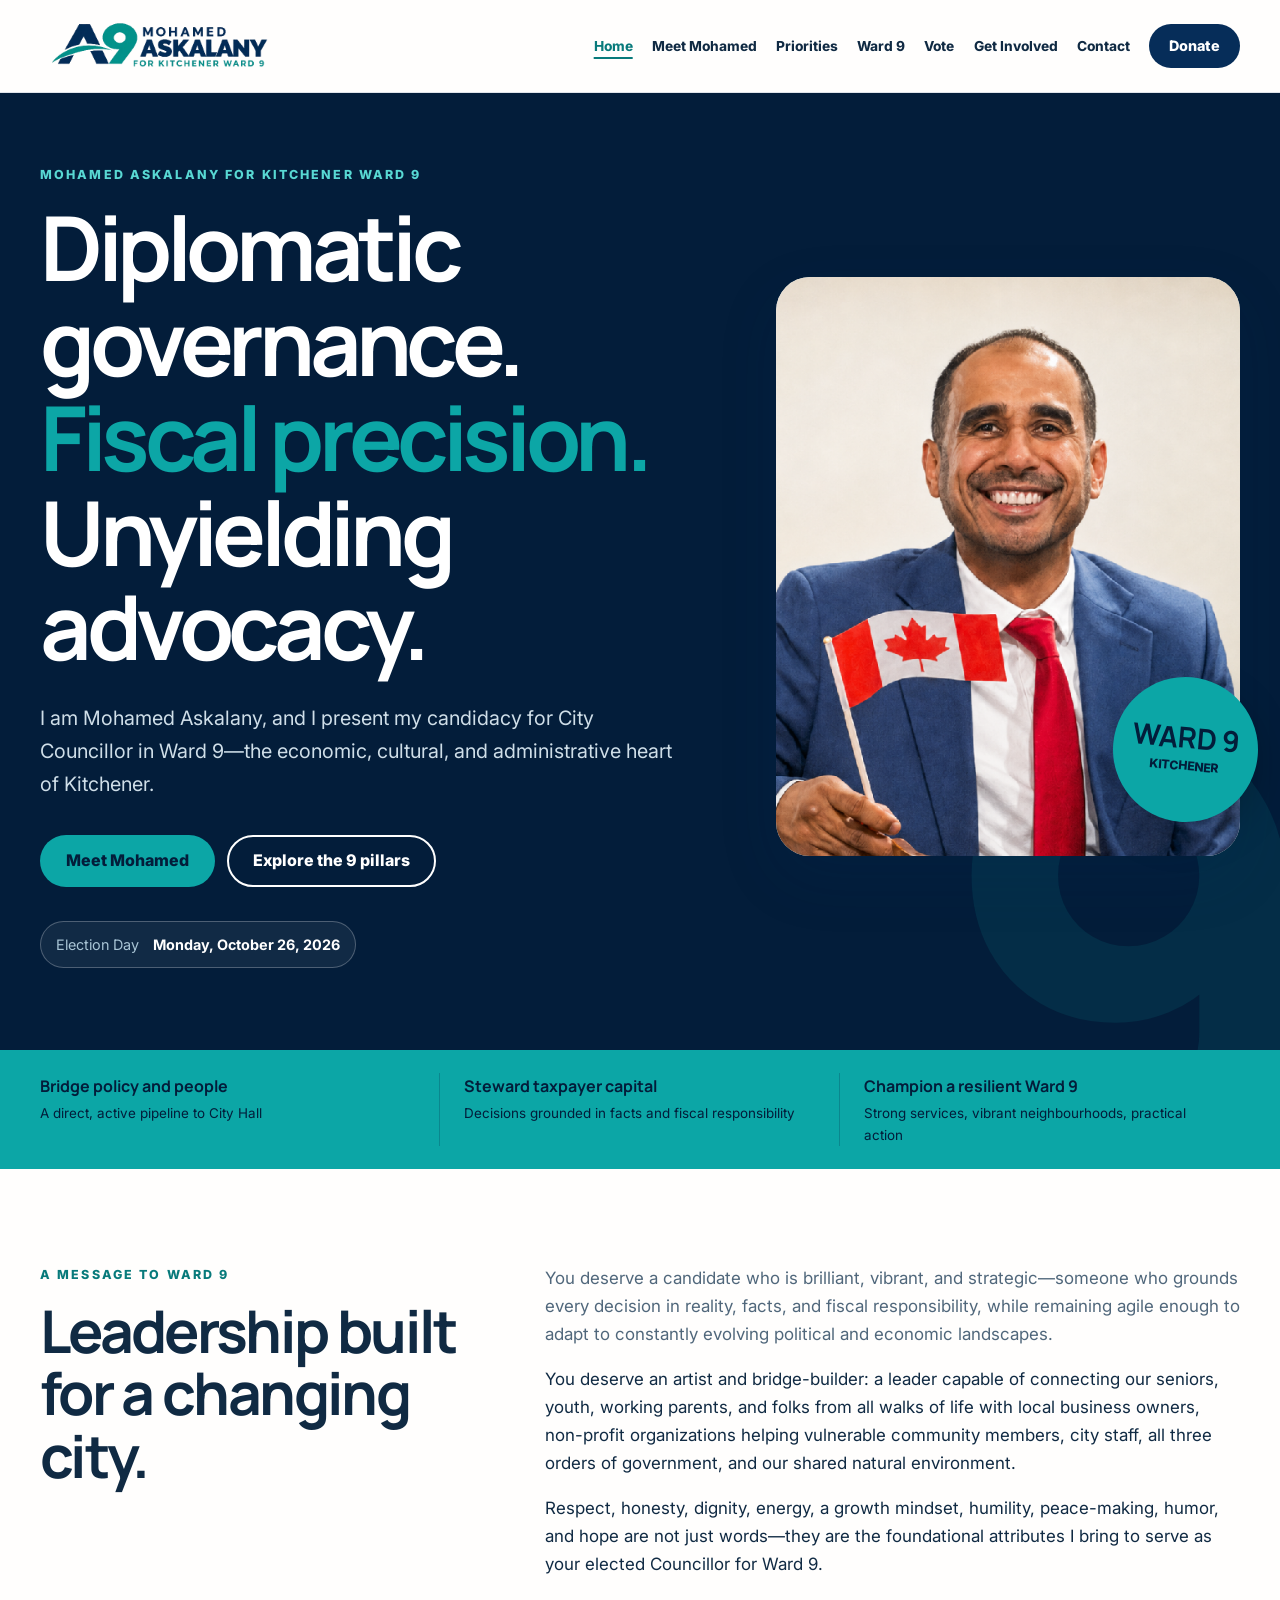
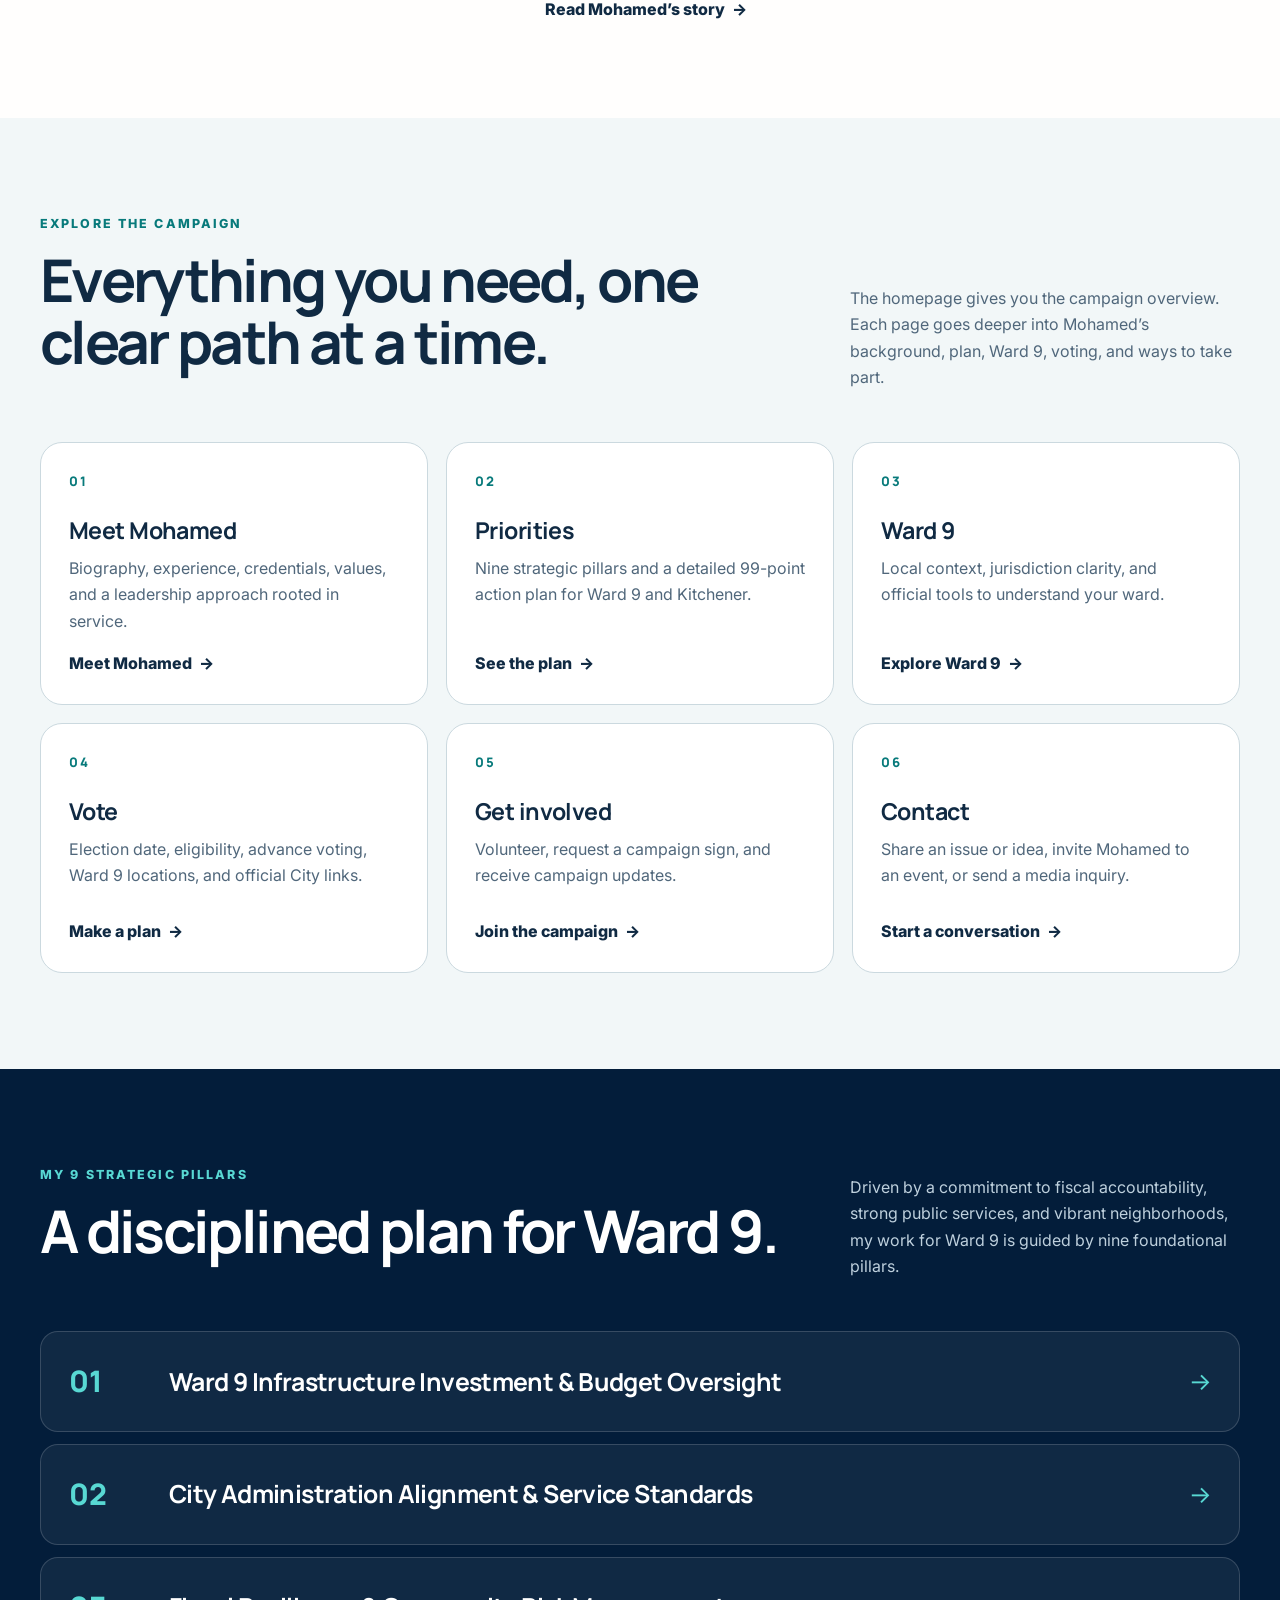
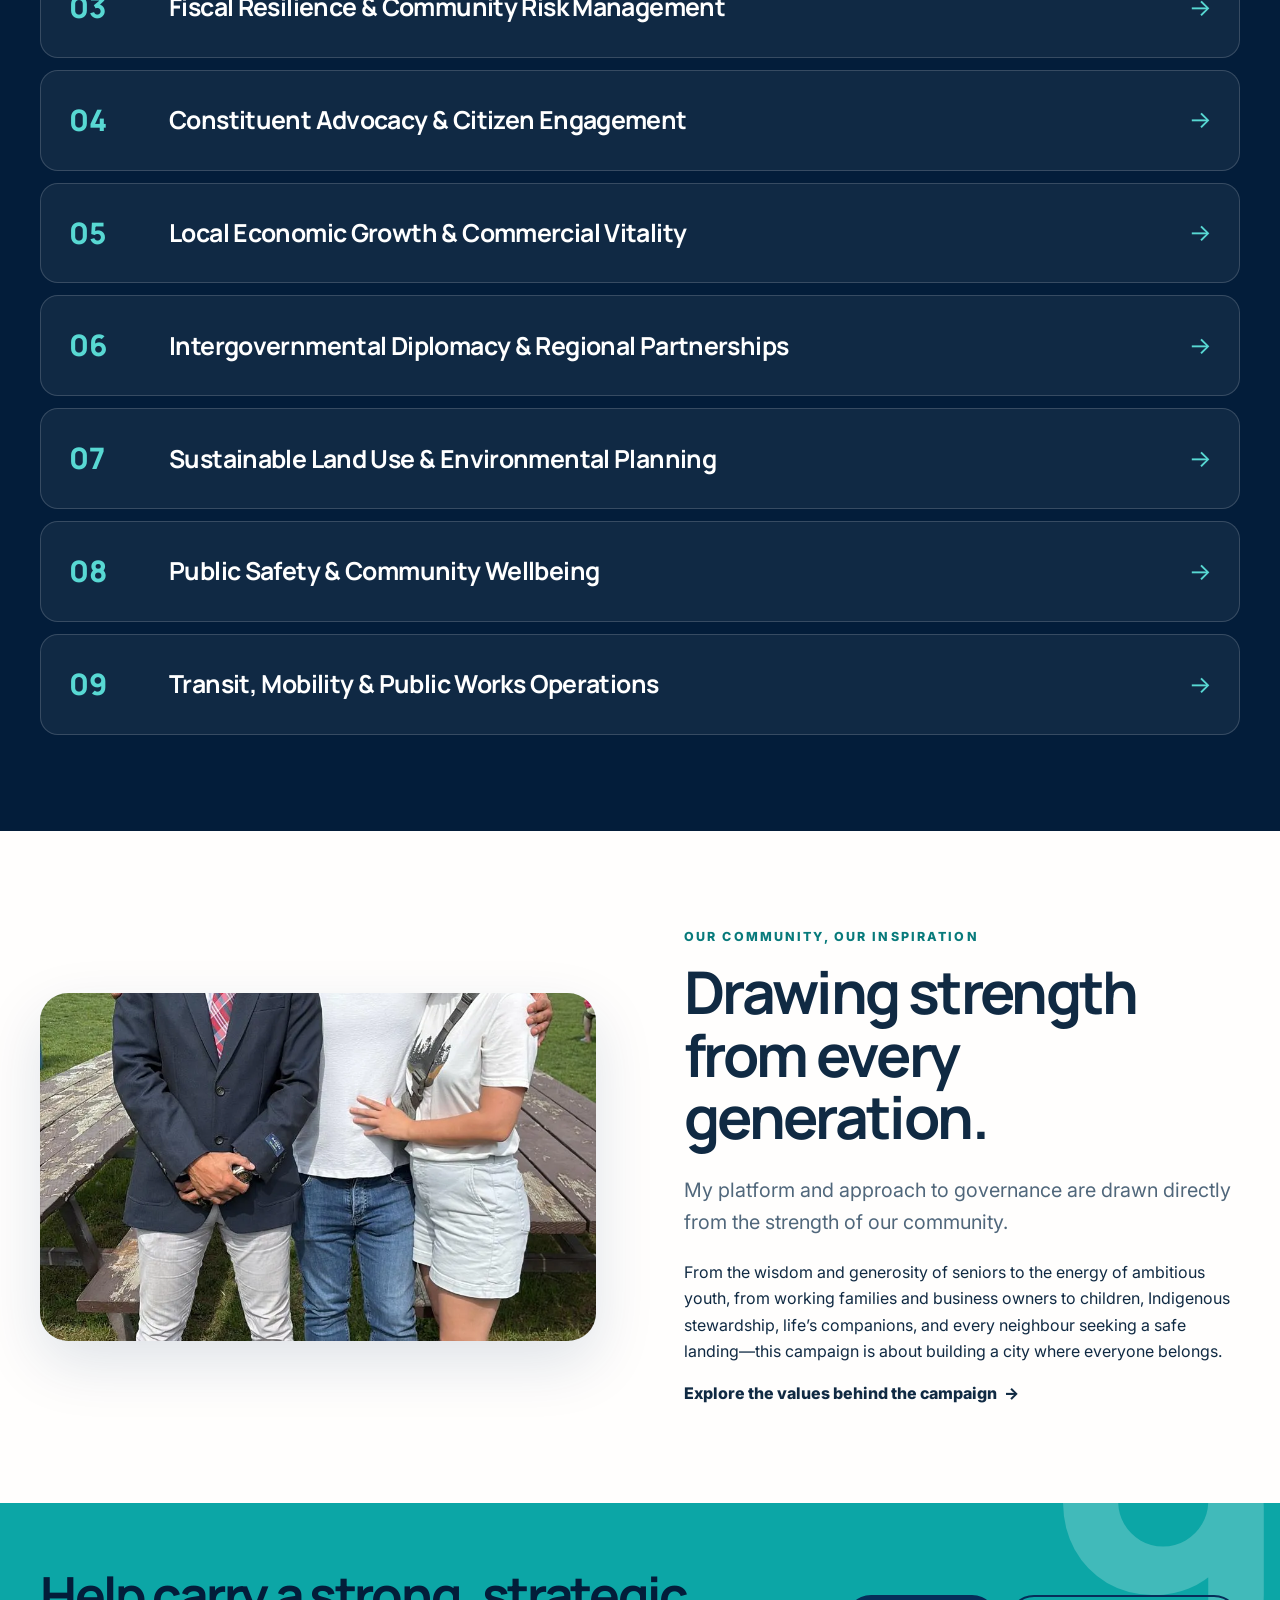
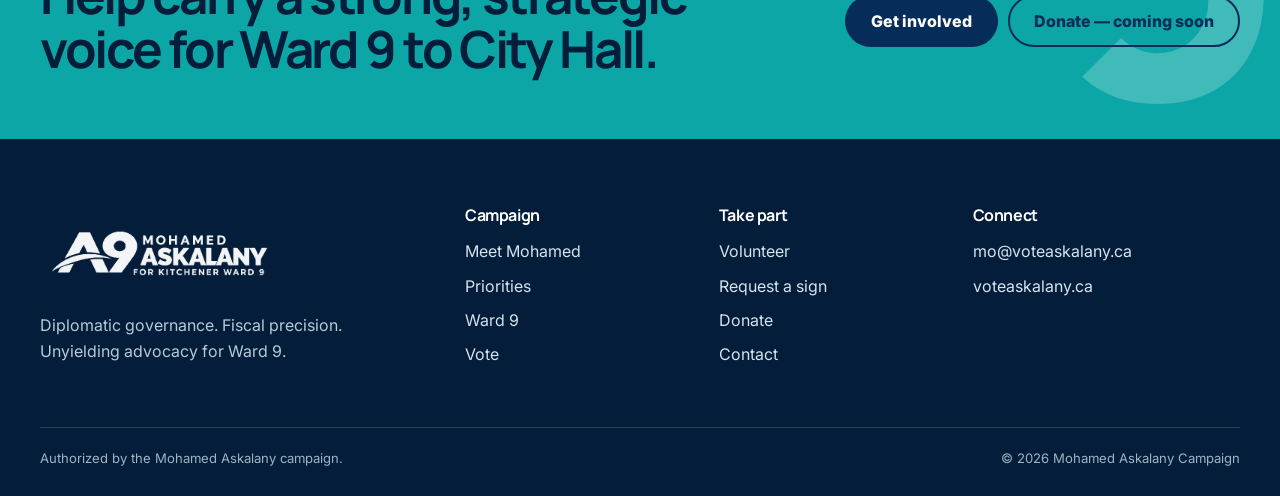
==== commit 960dc2dd: "multi-page + askalany excel" ====
--- a/index.html
+++ b/index.html
@@ -1,346 +1,127 @@
 <!doctype html>
 <html lang="en">
 <head>
-  <meta charset="utf-8" />
-  <meta name="viewport" content="width=device-width, initial-scale=1" />
-  <meta name="description" content="Mohamed Askalany is running for Kitchener City Council in Ward 9—bringing strategic know-how, collaborative leadership, and the energy to deliver." />
-  <meta name="theme-color" content="#0b2924" />
-  <link rel="canonical" href="https://voteaskalany.ca/" />
-  <title>Mohamed Askalany for Ward 9 | Kitchener City Council</title>
-  <link rel="icon" type="image/svg+xml" href="data:image/svg+xml,%3Csvg xmlns='http://www.w3.org/2000/svg' viewBox='0 0 64 64'%3E%3Crect width='64' height='64' rx='14' fill='%230b2924'/%3E%3Cpath d='M15 47 27 15h10l12 32H39l-2-7H27l-2 7Zm15-15h5l-2.5-9Z' fill='%23f2c94c'/%3E%3C/svg%3E" />
-  <link rel="preconnect" href="https://fonts.googleapis.com" />
-  <link rel="preconnect" href="https://fonts.gstatic.com" crossorigin />
-  <link href="https://fonts.googleapis.com/css2?family=Inter:wght@400;500;600;700&family=Manrope:wght@700;800&display=swap" rel="stylesheet" />
-  <link rel="stylesheet" href="styles.css" />
+  <meta charset="utf-8">
+  <meta name="viewport" content="width=device-width,initial-scale=1">
+  <meta name="description" content="Mohamed Askalany is a candidate for Kitchener City Council in Ward 9, focused on diplomatic governance, fiscal precision, and strong resident advocacy.">
+  <meta name="theme-color" content="#062d59">
+  <link rel="canonical" href="https://voteaskalany.ca/">
+  <title>Mohamed Askalany for Ward 9 | Kitchener</title>
+  <link rel="icon" type="image/webp" href="images/Askalany Logo.webp">
+  <link rel="preconnect" href="https://fonts.googleapis.com">
+  <link rel="preconnect" href="https://fonts.gstatic.com" crossorigin>
+  <link href="https://fonts.googleapis.com/css2?family=Inter:wght@400;500;600;700&family=Manrope:wght@700;800&display=swap" rel="stylesheet">
+  <link rel="stylesheet" href="styles.css">
 </head>
-<body>
+<body data-page="home">
   <a class="skip-link" href="#main">Skip to content</a>
-
-  <header class="site-header" id="top">
-    <div class="container nav-wrap">
-      <a class="brand" href="#top" aria-label="Mohamed Askalany campaign homepage">
-        <span class="brand-name">Mohamed Askalany</span>
-        <span class="brand-sub">Ward 9 · City of Kitchener</span>
-      </a>
-
-      <button class="nav-toggle" type="button" aria-expanded="false" aria-controls="site-nav" aria-label="Open menu">
-        <span></span><span></span><span></span>
-      </button>
-
-      <nav id="site-nav" class="site-nav" aria-label="Primary navigation">
-        <a href="#about">Meet Mohamed</a>
-        <a href="#approach">Leadership</a>
-        <a href="#ward9">Ward 9</a>
-        <a href="#vote">Vote</a>
-        <a class="btn btn-sm btn-primary" href="#get-involved">Get involved</a>
-      </nav>
-    </div>
-  </header>
+  <div id="site-header"></div>
 
   <main id="main">
-    <section class="hero section">
+    <section class="hero hero-dark">
+      <span class="hero-9" aria-hidden="true">9</span>
       <div class="container hero-grid">
         <div class="hero-copy">
-          <p class="eyebrow">Mohamed Askalany for Kitchener City Council</p>
-          <h1>Government know-how. <span>Neighbourhood focus.</span></h1>
-          <p class="lead">
-            Ward 9 needs an energetic voice who can navigate City Hall, build consensus, and turn residents’ priorities into practical action.
-          </p>
+          <p class="eyebrow">Mohamed Askalany for Kitchener Ward 9</p>
+          <h1>Diplomatic governance. <em>Fiscal precision.</em> Unyielding advocacy.</h1>
+          <p class="lead">I am Mohamed Askalany, and I present my candidacy for City Councillor in Ward 9—the economic, cultural, and administrative heart of Kitchener.</p>
           <div class="hero-actions">
-            <a class="btn btn-primary" href="#approach">How Mohamed will lead</a>
-            <a class="btn btn-secondary" href="#get-involved">Join the campaign</a>
+            <a class="btn btn-teal" href="meet-mohamed.html">Meet Mohamed</a>
+            <a class="btn btn-light" href="priorities-1.html">Explore the 9 pillars</a>
           </div>
-          <div class="election-chip" role="note">
-            <span>Election Day</span>
-            <strong>Monday, October 26, 2026</strong>
+          <div class="date-chip" role="note"><span>Election Day</span><strong>Monday, October 26, 2026</strong></div>
+        </div>
+        <div class="hero-copy">
+          <div class="hero-photo">
+            <img src="images/mohamed-askalany.png" alt="Mohamed Askalany, candidate for Kitchener City Council in Ward 9" width="555" height="768">
           </div>
-        </div>
-
-        <div class="hero-visual">
-          <div class="hero-photo card-photo">
-            <img src="images/mohamed-askalany.png" alt="Mohamed Askalany, candidate for Kitchener City Council in Ward 9" loading="eager" width="555" height="768" />
-          </div>
-          <div class="hero-note" aria-hidden="true">
-            <strong>WARD 9</strong>
-            <span>Ready to deliver</span>
-          </div>
+          <div class="hero-badge" aria-hidden="true"><strong>WARD 9</strong><span>KITCHENER</span></div>
         </div>
       </div>
     </section>
 
-    <section class="signal-bar" aria-label="Campaign values">
+    <section class="signal-bar" aria-label="Campaign commitments">
       <div class="container signal-grid">
-        <p><strong>Strategic navigation</strong><span>Knowing which levers to pull</span></p>
-        <p><strong>Pragmatic leadership</strong><span>Moving good ideas into action</span></p>
-        <p><strong>Grounded representation</strong><span>Present, accessible, accountable</span></p>
+        <p><strong>Bridge policy and people</strong><span>A direct, active pipeline to City Hall</span></p>
+        <p><strong>Steward taxpayer capital</strong><span>Decisions grounded in facts and fiscal responsibility</span></p>
+        <p><strong>Champion a resilient Ward 9</strong><span>Strong services, vibrant neighbourhoods, practical action</span></p>
       </div>
     </section>
 
-    <section class="section" id="about">
+    <section class="section">
       <div class="container intro-grid">
         <div>
-          <p class="eyebrow">Meet Mohamed</p>
-          <h2>The bridge Ward 9 needs.</h2>
+          <p class="eyebrow">A message to Ward 9</p>
+          <h2>Leadership built for a changing city.</h2>
         </div>
-        <div class="intro-copy">
-          <p class="section-intro">Mohamed Askalany brings institutional insight, diplomatic agility, and a results-oriented mindset to the work of representing Ward 9.</p>
-          <p>Effective local leadership takes more than raising an issue. It takes understanding municipal jurisdictions, identifying the right policy and funding avenues, and bringing residents, City staff, public-sector partners, community organizations, and local businesses around the same table.</p>
-          <p>Mohamed’s approach is proactive and practical: listen closely, navigate strategically, build a workable path forward, and keep residents informed from first conversation to final result.</p>
-          <a class="text-link" href="mailto:mo@voteaskalany.ca">Start a conversation with Mohamed <span aria-hidden="true">→</span></a>
+        <div class="prose">
+          <p class="section-intro">You deserve a candidate who is brilliant, vibrant, and strategic—someone who grounds every decision in reality, facts, and fiscal responsibility, while remaining agile enough to adapt to constantly evolving political and economic landscapes.</p>
+          <p>You deserve an artist and bridge-builder: a leader capable of connecting our seniors, youth, working parents, and folks from all walks of life with local business owners, non-profit organizations helping vulnerable community members, city staff, all three orders of government, and our shared natural environment.</p>
+          <p>Respect, honesty, dignity, energy, a growth mindset, humility, peace-making, humor, and hope are not just words—they are the foundational attributes I bring to serve as your elected Councillor for Ward 9.</p>
+          <a class="text-link" href="meet-mohamed.html">Read Mohamed’s story <span aria-hidden="true">→</span></a>
         </div>
       </div>
     </section>
 
-    <section class="section section-dark" id="approach">
+    <section class="section section-soft">
       <div class="container">
-        <div class="section-heading light">
-          <div>
-            <p class="eyebrow">A practical approach</p>
-            <h2>From resident priorities to civic results.</h2>
-          </div>
-          <p>Clear strategy, strong relationships, and the stamina to stay engaged until the work is done.</p>
+        <div class="section-heading">
+          <div><p class="eyebrow">Explore the campaign</p><h2>Everything you need, one clear path at a time.</h2></div>
+          <p>The homepage gives you the campaign overview. Each page goes deeper into Mohamed’s background, plan, Ward 9, voting, and ways to take part.</p>
         </div>
-
-        <div class="approach-grid">
-          <article class="approach-card">
-            <span class="approach-num">01</span>
-            <div>
-              <h3>Navigate government with purpose</h3>
-              <p>Clarify whether an issue belongs with the City, the Region, or another partner—then pursue the policy, process, and funding route most likely to deliver.</p>
-            </div>
-          </article>
-
-          <article class="approach-card">
-            <span class="approach-num">02</span>
-            <div>
-              <h3>Build win-win solutions</h3>
-              <p>Bridge residents’ needs with the realities of implementation, using trusted relationships and diplomatic rapport to build consensus around viable action.</p>
-            </div>
-          </article>
-
-          <article class="approach-card">
-            <span class="approach-num">03</span>
-            <div>
-              <h3>Bring energy to every file</h3>
-              <p>Pair an active community presence with strategic discipline—following through, communicating clearly, and keeping Ward 9 connected to every decision.</p>
-            </div>
-          </article>
+        <div class="path-grid">
+          <article class="path-card"><span class="page-num">01</span><h3>Meet Mohamed</h3><p>Biography, experience, credentials, values, and a leadership approach rooted in service.</p><a class="text-link" href="meet-mohamed.html">Meet Mohamed <span aria-hidden="true">→</span></a></article>
+          <article class="path-card"><span class="page-num">02</span><h3>Priorities</h3><p>Nine strategic pillars and a detailed 99-point action plan for Ward 9 and Kitchener.</p><a class="text-link" href="priorities-1.html">See the plan <span aria-hidden="true">→</span></a></article>
+          <article class="path-card"><span class="page-num">03</span><h3>Ward 9</h3><p>Local context, jurisdiction clarity, and official tools to understand your ward.</p><a class="text-link" href="ward-9.html">Explore Ward 9 <span aria-hidden="true">→</span></a></article>
+          <article class="path-card"><span class="page-num">04</span><h3>Vote</h3><p>Election date, eligibility, advance voting, Ward 9 locations, and official City links.</p><a class="text-link" href="vote.html">Make a plan <span aria-hidden="true">→</span></a></article>
+          <article class="path-card"><span class="page-num">05</span><h3>Get involved</h3><p>Volunteer, request a campaign sign, and receive campaign updates.</p><a class="text-link" href="get-involved.html">Join the campaign <span aria-hidden="true">→</span></a></article>
+          <article class="path-card"><span class="page-num">06</span><h3>Contact</h3><p>Share an issue or idea, invite Mohamed to an event, or send a media inquiry.</p><a class="text-link" href="contact.html">Start a conversation <span aria-hidden="true">→</span></a></article>
         </div>
       </div>
     </section>
 
-    <section class="section" id="ward9">
-      <div class="container ward-grid">
-        <div>
-          <p class="eyebrow">Ward 9 · City of Kitchener</p>
-          <h2>Local issues need connected leadership.</h2>
-          <p class="section-intro">Decisions at City Hall often intersect with Regional services, community organizations, local employers, and other public agencies. Mohamed will make those connections work for Ward 9.</p>
-          <ul class="check-list">
-            <li>Champion resident priorities with the right decision-makers.</li>
-            <li>Make local government easier to understand and navigate.</li>
-            <li>Mobilize partners around practical, shared outcomes.</li>
-            <li>Report back clearly on progress, constraints, and next steps.</li>
-          </ul>
-        </div>
-
-        <aside class="ward-panel" aria-labelledby="ward-tools-title">
-          <p class="eyebrow">Official City resources</p>
-          <h3 id="ward-tools-title">Find Ward 9 information</h3>
-          <p>Use the City of Kitchener’s official tools to confirm your ward and review the current ward map.</p>
-          <div class="ward-links">
-            <a href="https://app2.kitchener.ca/city_hall/findward.aspx" target="_blank" rel="noopener">Look up your ward <span aria-hidden="true">↗</span></a>
-            <a href="https://app2.kitchener.ca/appdocs/GISImages/GIS_Web_External/Standard_Maps/Ward_map_small.pdf" target="_blank" rel="noopener">View the official ward map <span aria-hidden="true">↗</span></a>
-          </div>
-          <small>These links open official City of Kitchener resources.</small>
-        </aside>
-      </div>
-    </section>
-
-    <section class="section section-accent" id="get-involved">
+    <section class="section section-dark">
       <div class="container">
         <div class="section-heading">
-          <div>
-            <p class="eyebrow">Get involved</p>
-            <h2>Build momentum in Ward 9.</h2>
-          </div>
-          <p>Every conversation helps. Choose the way you want to take part.</p>
+          <div><p class="eyebrow">My 9 strategic pillars</p><h2>A disciplined plan for Ward 9.</h2></div>
+          <p>Driven by a commitment to fiscal accountability, strong public services, and vibrant neighborhoods, my work for Ward 9 is guided by nine foundational pillars.</p>
         </div>
-
-        <div class="action-grid">
-          <article class="action-card">
-            <span>01</span>
-            <h3>Volunteer</h3>
-            <p>Knock on doors, help at events, make calls, deliver literature, or support the campaign behind the scenes.</p>
-            <a class="text-link" href="#volunteer-form">Join the team <span aria-hidden="true">→</span></a>
-          </article>
-          <article class="action-card">
-            <span>02</span>
-            <h3>Request a sign</h3>
-            <p>Show your support with a lawn or window sign and help neighbours discover the campaign.</p>
-            <a class="text-link" href="#contact">Request a sign <span aria-hidden="true">→</span></a>
-          </article>
-          <article class="action-card">
-            <span>03</span>
-            <h3>Share what matters</h3>
-            <p>Tell Mohamed what is working, what needs attention, and what you want City Council to understand.</p>
-            <a class="text-link" href="#contact">Send a message <span aria-hidden="true">→</span></a>
-          </article>
+        <div class="pillar-list">
+          <a class="pillar-row" href="priorities-1.html#priority-1"><span class="num">01</span><h3>Ward 9 Infrastructure Investment &amp; Budget Oversight</h3><span class="arrow" aria-hidden="true">→</span></a>
+          <a class="pillar-row" href="priorities-1.html#priority-2"><span class="num">02</span><h3>City Administration Alignment &amp; Service Standards</h3><span class="arrow" aria-hidden="true">→</span></a>
+          <a class="pillar-row" href="priorities-1.html#priority-3"><span class="num">03</span><h3>Fiscal Resilience &amp; Community Risk Management</h3><span class="arrow" aria-hidden="true">→</span></a>
+          <a class="pillar-row" href="priorities-1.html#priority-4"><span class="num">04</span><h3>Constituent Advocacy &amp; Citizen Engagement</h3><span class="arrow" aria-hidden="true">→</span></a>
+          <a class="pillar-row" href="priorities-1.html#priority-5"><span class="num">05</span><h3>Local Economic Growth &amp; Commercial Vitality</h3><span class="arrow" aria-hidden="true">→</span></a>
+          <a class="pillar-row" href="priorities-1.html#priority-6"><span class="num">06</span><h3>Intergovernmental Diplomacy &amp; Regional Partnerships</h3><span class="arrow" aria-hidden="true">→</span></a>
+          <a class="pillar-row" href="priorities-1.html#priority-7"><span class="num">07</span><h3>Sustainable Land Use &amp; Environmental Planning</h3><span class="arrow" aria-hidden="true">→</span></a>
+          <a class="pillar-row" href="priorities-1.html#priority-8"><span class="num">08</span><h3>Public Safety &amp; Community Wellbeing</h3><span class="arrow" aria-hidden="true">→</span></a>
+          <a class="pillar-row" href="priorities-1.html#priority-9"><span class="num">09</span><h3>Transit, Mobility &amp; Public Works Operations</h3><span class="arrow" aria-hidden="true">→</span></a>
         </div>
       </div>
     </section>
 
-    <section class="section section-dark" id="vote">
-      <div class="container vote-grid">
+    <section class="section">
+      <div class="container split-grid">
+        <div class="image-frame image-wide"><img src="images/group-photos/Askalany_group (7).webp" alt="Mohamed Askalany with Ward 9 community members at an outdoor gathering" loading="lazy"></div>
         <div>
-          <p class="eyebrow">Make a plan to vote</p>
-          <h2>Your voice belongs at City Hall.</h2>
-          <p class="section-intro">Kitchener’s municipal election is Monday, October 26, 2026. Voting locations are open from 10 a.m. to 8 p.m., and advance voting runs October 13–17.</p>
-          <p class="official-note">Voting details can change. Confirm the latest information with the City of Kitchener before you go.</p>
-        </div>
-
-        <div class="vote-panel">
-          <div class="vote-date">
-            <span>Election Day</span>
-            <strong>October 26, 2026</strong>
-          </div>
-          <div class="vote-links">
-            <a href="https://www.kitchener.ca/council-and-city-administration/election/voter-information/" target="_blank" rel="noopener">Voter eligibility <span aria-hidden="true">↗</span></a>
-            <a href="https://www.kitchener.ca/council-and-city-administration/election/where-to-vote/" target="_blank" rel="noopener">Advance voting <span aria-hidden="true">↗</span></a>
-            <a href="https://www.kitchener.ca/council-and-city-administration/election/voter-information/" target="_blank" rel="noopener">Voter information <span aria-hidden="true">↗</span></a>
-            <a href="https://www.kitchener.ca/council-and-city-administration/election/where-to-vote/" target="_blank" rel="noopener">Where to vote <span aria-hidden="true">↗</span></a>
-          </div>
+          <p class="eyebrow">Our community, our inspiration</p>
+          <h2>Drawing strength from every generation.</h2>
+          <p class="section-intro">My platform and approach to governance are drawn directly from the strength of our community.</p>
+          <p>From the wisdom and generosity of seniors to the energy of ambitious youth, from working families and business owners to children, Indigenous stewardship, life’s companions, and every neighbour seeking a safe landing—this campaign is about building a city where everyone belongs.</p>
+          <a class="text-link" href="meet-mohamed.html#values">Explore the values behind the campaign <span aria-hidden="true">→</span></a>
         </div>
       </div>
     </section>
 
-    <section class="section" id="volunteer-form">
-      <div class="container form-layout">
-        <div>
-          <p class="eyebrow">Volunteer</p>
-          <h2>Put your energy behind Ward 9.</h2>
-          <p class="section-intro">Tell us how you would like to help. The campaign team will follow up with next steps.</p>
-          <p class="form-email">Prefer email? <a href="mailto:mo@voteaskalany.ca">mo@voteaskalany.ca</a></p>
-        </div>
-
-        <form class="campaign-form" name="volunteer" method="POST" action="/thank-you.html" data-netlify="true" netlify-honeypot="bot-field">
-          <input type="hidden" name="form-name" value="volunteer" />
-          <p class="hidden-field"><label>Do not fill this out: <input name="bot-field" /></label></p>
-          <div class="field-grid">
-            <label>First name<input type="text" name="first_name" autocomplete="given-name" required /></label>
-            <label>Last name<input type="text" name="last_name" autocomplete="family-name" required /></label>
-          </div>
-          <div class="field-grid">
-            <label>Email<input type="email" name="email" autocomplete="email" required /></label>
-            <label>Phone<input type="tel" name="phone" autocomplete="tel" /></label>
-          </div>
-          <fieldset>
-            <legend>How would you like to help?</legend>
-            <div class="check-grid">
-              <label><input type="checkbox" name="help" value="canvassing" /> Canvassing</label>
-              <label><input type="checkbox" name="help" value="phone" /> Phone or text outreach</label>
-              <label><input type="checkbox" name="help" value="events" /> Events</label>
-              <label><input type="checkbox" name="help" value="signs" /> Signs</label>
-              <label><input type="checkbox" name="help" value="social" /> Social media</label>
-              <label><input type="checkbox" name="help" value="admin" /> Data or admin</label>
-            </div>
-          </fieldset>
-          <label>Anything else?<textarea name="message" rows="4" placeholder="Tell us how you would like to help."></textarea></label>
-          <button class="btn btn-primary" type="submit">Join the team</button>
-        </form>
-      </div>
-    </section>
-
-    <section class="section section-soft" id="contact">
-      <div class="container contact-grid">
-        <div>
-          <p class="eyebrow">Talk to Mohamed</p>
-          <h2>What should City Hall understand about Ward 9?</h2>
-          <p class="section-intro">Share a question, concern, idea, invitation, or sign request directly with the campaign.</p>
-          <div class="contact-details">
-            <span>Email</span>
-            <a href="mailto:mo@voteaskalany.ca">mo@voteaskalany.ca</a>
-            <span>Website</span>
-            <a href="https://voteaskalany.ca/">voteaskalany.ca</a>
-          </div>
-        </div>
-
-        <form class="campaign-form" name="contact" method="POST" action="/thank-you.html" data-netlify="true" netlify-honeypot="bot-field">
-          <input type="hidden" name="form-name" value="contact" />
-          <p class="hidden-field"><label>Do not fill this out: <input name="bot-field" /></label></p>
-          <label>Name<input type="text" name="contact_name" autocomplete="name" required /></label>
-          <label>Email<input type="email" name="contact_email" autocomplete="email" required /></label>
-          <label>Postal code<input type="text" name="postal_code" autocomplete="postal-code" /></label>
-          <label>How can we help?
-            <select name="contact_topic">
-              <option value="ward_issue">Ward 9 issue or idea</option>
-              <option value="sign">Request a campaign sign</option>
-              <option value="event">Invite Mohamed to an event</option>
-              <option value="media">Media inquiry</option>
-              <option value="other">Something else</option>
-            </select>
-          </label>
-          <label>Message<textarea name="contact_message" rows="5" required></textarea></label>
-          <button class="btn btn-primary" type="submit">Send message</button>
-        </form>
-      </div>
-    </section>
-
-    <section class="newsletter">
-      <div class="container newsletter-grid">
-        <div>
-          <p class="eyebrow">Stay connected</p>
-          <h2>Campaign updates for Ward 9.</h2>
-        </div>
-        <form class="newsletter-form" name="newsletter" method="POST" action="/thank-you.html" data-netlify="true" netlify-honeypot="bot-field">
-          <input type="hidden" name="form-name" value="newsletter" />
-          <p class="hidden-field"><label>Do not fill this out: <input name="bot-field" /></label></p>
-          <label class="sr-only" for="newsletter-name">First name</label>
-          <input id="newsletter-name" type="text" name="newsletter_name" placeholder="First name" autocomplete="given-name" />
-          <label class="sr-only" for="newsletter-email">Email address</label>
-          <input id="newsletter-email" type="email" name="newsletter_email" placeholder="Email address" autocomplete="email" required />
-          <label class="sr-only" for="newsletter-postal">Postal code</label>
-          <input id="newsletter-postal" type="text" name="newsletter_postal" placeholder="Postal code" autocomplete="postal-code" />
-          <button class="btn btn-primary" type="submit">Keep me updated</button>
-        </form>
+    <section class="cta-band">
+      <div class="container cta-grid">
+        <h2>Help carry a strong, strategic voice for Ward 9 to City Hall.</h2>
+        <div class="cta-actions"><a class="btn btn-primary" href="get-involved.html">Get involved</a><a class="btn btn-secondary" href="donate.html">Donate — coming soon</a></div>
       </div>
     </section>
   </main>
 
-  <footer class="site-footer">
-    <div class="container footer-grid">
-      <div>
-        <a class="brand footer-brand" href="#top">
-          <span class="brand-name">Mohamed Askalany</span>
-          <span class="brand-sub">Ward 9 · City of Kitchener</span>
-        </a>
-        <p>Strategic leadership. Practical results. A stronger voice for Ward 9.</p>
-      </div>
-      <div>
-        <h3>Explore</h3>
-        <a href="#about">Meet Mohamed</a>
-        <a href="#approach">Leadership</a>
-        <a href="#ward9">Ward 9</a>
-        <a href="#vote">Vote</a>
-      </div>
-      <div>
-        <h3>Take part</h3>
-        <a href="#volunteer-form">Volunteer</a>
-        <a href="#contact">Request a sign</a>
-        <a href="#contact">Contact</a>
-        <a href="mailto:mo@voteaskalany.ca">Email Mohamed</a>
-      </div>
-      <div>
-        <h3>Campaign</h3>
-        <a href="https://voteaskalany.ca/">voteaskalany.ca</a>
-        <a href="mailto:mo@voteaskalany.ca">mo@voteaskalany.ca</a>
-      </div>
-    </div>
-    <div class="container footer-bottom">
-      <p>Authorized by the Mohamed Askalany campaign.</p>
-      <p>© 2026 Mohamed Askalany Campaign</p>
-    </div>
-  </footer>
-
+  <div id="site-footer"></div>
   <script src="script.js"></script>
 </body>
 </html>
--- a/styles.css
+++ b/styles.css
@@ -1,224 +1,315 @@
 :root{
-  --ink:#0b2924;
-  --ink-2:#31504a;
-  --paper:#fffef9;
-  --soft:#eef4f1;
-  --accent:#f2c94c;
-  --accent-2:#d6aa23;
-  --white:#ffffff;
-  --line:#cfdbd6;
-  --max:1180px;
+  --navy:#062d59;
+  --navy-2:#031d3a;
+  --teal:#0ca6a6;
+  --teal-dark:#087a7b;
+  --sky:#dff5f3;
+  --paper:#fffefd;
+  --soft:#f2f7f8;
+  --ink:#102a43;
+  --muted:#50677b;
+  --line:#cbd9df;
+  --white:#fff;
+  --max:1200px;
   --radius:22px;
-  --shadow:0 24px 70px rgba(11,41,36,.14);
+  --shadow:0 22px 60px rgba(6,45,89,.13);
 }
 
 *{box-sizing:border-box}
-html{scroll-behavior:smooth;scroll-padding-top:96px}
+html{scroll-behavior:smooth;scroll-padding-top:104px}
 body{margin:0;overflow-x:hidden;font-family:Inter,system-ui,-apple-system,BlinkMacSystemFont,"Segoe UI",sans-serif;color:var(--ink);background:var(--paper);line-height:1.65}
-img{max-width:100%;display:block}
+img{display:block;max-width:100%}
 a{color:inherit}
 button,input,textarea,select{font:inherit}
 button,a,input,textarea,select{-webkit-tap-highlight-color:transparent}
 
-.skip-link{position:fixed;left:16px;top:-100px;z-index:1000;background:#fff;padding:10px 14px;border:2px solid var(--ink);border-radius:8px}
+.skip-link{position:fixed;left:16px;top:-100px;z-index:1000;background:#fff;padding:10px 14px;border:2px solid var(--navy);border-radius:8px}
 .skip-link:focus{top:16px}
 .sr-only{position:absolute!important;width:1px!important;height:1px!important;padding:0!important;margin:-1px!important;overflow:hidden!important;clip:rect(0,0,0,0)!important;white-space:nowrap!important;border:0!important}
+.hidden-field{display:none!important}
 
 .container{width:min(calc(100% - 40px),var(--max));margin-inline:auto}
-.section{padding:104px 0}
+.narrow{width:min(calc(100% - 40px),820px);margin-inline:auto}
+.section{padding:96px 0}
+.section-sm{padding:58px 0}
 .section-soft{background:var(--soft)}
-.section-dark{background:var(--ink);color:var(--white)}
-.section-accent{background:var(--accent)}
-.eyebrow{margin:0 0 15px;font-size:.8rem;font-weight:800;text-transform:uppercase;letter-spacing:.16em}
-h1,h2,h3{font-family:Manrope,Inter,sans-serif;line-height:1.04;margin-top:0}
-h1{font-size:clamp(3rem,6.7vw,6.3rem);letter-spacing:-.06em;margin-bottom:30px;max-width:880px}
-h1 span{display:block;color:var(--accent-2)}
-h2{font-size:clamp(2.35rem,4.7vw,4.55rem);letter-spacing:-.05em;margin-bottom:26px}
+.section-dark{background:var(--navy-2);color:var(--white)}
+.section-teal{background:var(--teal);color:var(--navy-2)}
+.eyebrow{margin:0 0 14px;font-size:.78rem;font-weight:800;text-transform:uppercase;letter-spacing:.17em;color:var(--teal-dark)}
+.section-dark .eyebrow,.hero-dark .eyebrow{color:#58d8d3}
+h1,h2,h3,h4{font-family:Manrope,Inter,sans-serif;line-height:1.06;margin-top:0}
+h1{font-size:clamp(3.25rem,7vw,6.8rem);letter-spacing:-.06em;margin-bottom:28px}
+h2{font-size:clamp(2.35rem,4.6vw,4.5rem);letter-spacing:-.045em;margin-bottom:25px}
 h3{font-size:1.45rem;letter-spacing:-.025em}
 p{margin-top:0}
-.lead,.section-intro{font-size:clamp(1.1rem,1.65vw,1.28rem);line-height:1.6;color:var(--ink-2)}
-.section-dark .section-intro,.section-dark .section-heading p{color:#d9e7e2}
-
-.site-header{position:sticky;top:0;z-index:100;backdrop-filter:blur(18px);background:rgba(255,254,249,.94);border-bottom:1px solid rgba(11,41,36,.1)}
-.nav-wrap{min-height:82px;display:flex;align-items:center;justify-content:space-between;gap:24px}
-.brand{text-decoration:none;display:flex;flex-direction:column;line-height:1.1;min-width:0}
-.brand-name{font-family:Manrope,sans-serif;font-weight:800;letter-spacing:-.035em;font-size:1.18rem}
-.brand-sub{font-size:.75rem;color:var(--ink-2);margin-top:5px}
-.site-nav{display:flex;align-items:center;gap:25px}
-.site-nav>a:not(.btn){text-decoration:none;font-weight:700;font-size:.92rem}
-.site-nav>a:hover{text-decoration:underline;text-underline-offset:5px}
+.lead,.section-intro{font-size:clamp(1.08rem,1.55vw,1.27rem);line-height:1.65;color:var(--muted)}
+.section-dark .lead,.section-dark .section-intro,.hero-dark .lead{color:#cfdee8}
+.kicker{font-family:Manrope,sans-serif;font-weight:800;color:var(--teal);font-size:1.1rem}
+.text-link{display:inline-flex;align-items:center;gap:7px;font-weight:800;text-decoration:none;text-underline-offset:5px}
+.text-link:hover{text-decoration:underline}
+.page-num{font-family:Manrope,sans-serif;font-size:.82rem;font-weight:800;letter-spacing:.12em;color:var(--teal-dark)}
+
+.site-header{position:sticky;top:0;z-index:100;background:rgba(255,254,253,.96);backdrop-filter:blur(18px);border-bottom:1px solid rgba(6,45,89,.12)}
+.nav-wrap{min-height:92px;display:flex;align-items:center;justify-content:space-between;gap:24px}
+.logo-link{display:block;flex:0 1 240px;min-width:170px}
+.logo-link img{width:240px;height:auto}
+.site-nav{display:flex;align-items:center;justify-content:flex-end;gap:clamp(12px,1.5vw,22px)}
+.site-nav>a:not(.btn){font-size:.86rem;font-weight:750;text-decoration:none;white-space:nowrap}
+.site-nav>a:not(.btn):hover,.site-nav>a[aria-current="page"]{color:var(--teal-dark)}
+.site-nav>a[aria-current="page"]{text-decoration:underline;text-decoration-thickness:2px;text-underline-offset:6px}
 .nav-toggle{display:none;background:none;border:0;padding:10px;margin-right:-10px;cursor:pointer}
-.nav-toggle span{display:block;width:26px;height:2px;background:var(--ink);margin:5px 0;transition:transform .2s ease,opacity .2s ease}
+.nav-toggle span{display:block;width:27px;height:2px;background:var(--navy);margin:5px 0;transition:transform .2s ease,opacity .2s ease}
 .nav-toggle[aria-expanded="true"] span:nth-child(1){transform:translateY(7px) rotate(45deg)}
 .nav-toggle[aria-expanded="true"] span:nth-child(2){opacity:0}
 .nav-toggle[aria-expanded="true"] span:nth-child(3){transform:translateY(-7px) rotate(-45deg)}
 
-.btn{display:inline-flex;justify-content:center;align-items:center;min-height:52px;padding:0 23px;border-radius:999px;text-decoration:none;font-weight:800;border:2px solid transparent;transition:transform .2s ease,background .2s ease,border-color .2s ease;cursor:pointer}
+.btn{display:inline-flex;justify-content:center;align-items:center;min-height:52px;padding:0 24px;border-radius:999px;text-decoration:none;font-weight:800;border:2px solid transparent;cursor:pointer;transition:transform .2s ease,background .2s ease,color .2s ease,border-color .2s ease}
 .btn:hover{transform:translateY(-2px)}
-.btn:focus-visible,.text-link:focus-visible,.site-nav a:focus-visible,.ward-links a:focus-visible,.vote-links a:focus-visible{outline:3px solid var(--accent);outline-offset:4px}
-.btn-primary{background:var(--ink);color:var(--white)}
-.btn-primary:hover{background:#16463e}
-.btn-secondary{border-color:var(--ink);color:var(--ink);background:transparent}
-.btn-secondary:hover{background:var(--ink);color:var(--white)}
-.btn-sm{min-height:44px;padding:0 19px}
-.text-link{font-weight:800;text-decoration:none;text-underline-offset:5px}
-.text-link:hover{text-decoration:underline}
-
-.hero{padding:76px 0 88px;position:relative}
-.hero:before{content:"";position:absolute;width:340px;height:340px;border:80px solid rgba(242,201,76,.17);border-radius:50%;left:-250px;top:44px;pointer-events:none}
-.hero-grid{display:grid;grid-template-columns:minmax(0,1.05fr) minmax(360px,.72fr);gap:clamp(38px,6vw,84px);align-items:center}
-.hero-copy{padding:24px 0;min-width:0}
-.hero-actions{display:flex;flex-wrap:wrap;gap:12px;margin:34px 0 30px}
-.election-chip{display:inline-flex;gap:14px;align-items:center;background:var(--soft);border:1px solid var(--line);padding:10px 15px;border-radius:999px;font-size:.9rem}
-.election-chip span{color:var(--ink-2)}
-.hero-visual{position:relative;max-width:490px;justify-self:end;width:100%}
-.card-photo{border-radius:34px;overflow:hidden;box-shadow:var(--shadow);background:#dce7e1}
-.hero-photo{aspect-ratio:555/768}
+.btn-primary{background:var(--navy);color:#fff}
+.btn-primary:hover{background:#0b477e}
+.btn-secondary{border-color:var(--navy);color:var(--navy);background:transparent}
+.btn-secondary:hover{background:var(--navy);color:#fff}
+.btn-teal{background:var(--teal);color:var(--navy-2)}
+.btn-teal:hover{background:#46c9c6}
+.btn-light{border-color:#fff;color:#fff;background:transparent}
+.btn-light:hover{background:#fff;color:var(--navy)}
+.btn-sm{min-height:44px;padding:0 18px;font-size:.9rem}
+.btn:focus-visible,.text-link:focus-visible,.site-nav a:focus-visible,.resource-link:focus-visible,summary:focus-visible{outline:3px solid #38d3cf;outline-offset:4px}
+
+.hero{position:relative;overflow:hidden;padding:72px 0 82px}
+.hero-dark{background:var(--navy-2);color:#fff}
+.hero-grid{display:grid;grid-template-columns:minmax(0,1.06fr) minmax(350px,.76fr);gap:clamp(40px,7vw,90px);align-items:center}
+.hero-copy{position:relative;z-index:2;min-width:0}
+.hero-copy h1 em{font-style:normal;color:var(--teal)}
+.hero-actions{display:flex;flex-wrap:wrap;gap:12px;margin:34px 0}
+.hero-photo{position:relative;z-index:1;border-radius:34px;overflow:hidden;box-shadow:var(--shadow);aspect-ratio:4/5;background:#dfe9ea}
 .hero-photo img{width:100%;height:100%;object-fit:cover;object-position:center top}
-.hero-note{position:absolute;right:-22px;bottom:34px;width:156px;aspect-ratio:1;border-radius:50%;display:flex;flex-direction:column;align-items:center;justify-content:center;text-align:center;background:var(--accent);color:var(--ink);box-shadow:0 12px 34px rgba(11,41,36,.2);transform:rotate(5deg)}
-.hero-note strong{font-family:Manrope,sans-serif;font-size:1.25rem}
-.hero-note span{font-size:.75rem;font-weight:700;margin-top:3px}
-
-.signal-bar{background:var(--ink);color:#fff;padding:28px 0}
+.hero-9{position:absolute;right:-.08em;bottom:-.23em;font-family:Manrope,sans-serif;font-size:clamp(22rem,49vw,46rem);line-height:.8;font-weight:800;color:rgba(12,166,166,.12);pointer-events:none;user-select:none}
+.hero-badge{position:absolute;z-index:3;right:-18px;bottom:34px;width:145px;aspect-ratio:1;border-radius:50%;display:grid;place-content:center;text-align:center;background:var(--teal);color:var(--navy-2);box-shadow:0 14px 38px rgba(0,0,0,.22);transform:rotate(5deg)}
+.hero-badge strong{font-family:Manrope,sans-serif;font-size:1.8rem;line-height:1}
+.hero-badge span{font-size:.76rem;font-weight:800;margin-top:5px}
+.date-chip{display:inline-flex;align-items:center;gap:14px;padding:11px 15px;border:1px solid rgba(255,255,255,.25);border-radius:999px;background:rgba(255,255,255,.06);font-size:.9rem}
+.date-chip span{color:#a9c5d6}
+.page-hero{position:relative;overflow:hidden;padding:76px 0 70px;background:var(--navy-2);color:#fff}
+.page-hero:after{content:"9";position:absolute;right:-.04em;top:-.31em;font-family:Manrope,sans-serif;font-size:28rem;line-height:1;font-weight:800;color:rgba(12,166,166,.13);pointer-events:none}
+.page-hero .container{position:relative;z-index:1}
+.page-hero h1{max-width:900px;margin-bottom:20px}
+.page-hero .lead{max-width:800px;margin-bottom:0}
+.page-hero-split{display:grid;grid-template-columns:1fr .7fr;gap:70px;align-items:center}
+.page-hero-photo{border-radius:28px;overflow:hidden;aspect-ratio:4/3;box-shadow:var(--shadow)}
+.page-hero-photo img{width:100%;height:100%;object-fit:cover}
+
+.signal-bar{background:var(--teal);color:var(--navy-2);padding:23px 0}
 .signal-grid{display:grid;grid-template-columns:repeat(3,1fr)}
-.signal-grid p{margin:0;padding:0 26px;border-right:1px solid rgba(255,255,255,.18)}
+.signal-grid p{margin:0;padding:0 24px;border-right:1px solid rgba(3,29,58,.22)}
 .signal-grid p:first-child{padding-left:0}
-.signal-grid p:last-child{border-right:0}
+.signal-grid p:last-child{border:0}
 .signal-grid strong,.signal-grid span{display:block}
-.signal-grid strong{font-family:Manrope,sans-serif;font-size:1rem}
-.signal-grid span{color:#bdd0c9;font-size:.85rem;margin-top:3px}
-
-.intro-grid{display:grid;grid-template-columns:.8fr 1.2fr;gap:clamp(48px,8vw,120px);align-items:start}
-.intro-grid h2{margin-bottom:0}
-.intro-copy{max-width:690px}
-.intro-copy p:not(.section-intro){font-size:1.05rem}
-
-.section-heading{display:flex;justify-content:space-between;gap:48px;align-items:end;margin-bottom:46px}
-.section-heading>div{max-width:790px}
-.section-heading>p{max-width:390px;color:var(--ink-2);margin-bottom:8px}
-
-.approach-grid{display:grid;gap:16px}
-.approach-card{display:grid;grid-template-columns:110px 1fr;gap:28px;align-items:start;padding:34px;border:1px solid rgba(255,255,255,.15);border-radius:var(--radius);background:rgba(255,255,255,.055)}
-.approach-num{font-family:Manrope,sans-serif;font-size:2.25rem;color:var(--accent);font-weight:800;line-height:1}
-.approach-card h3{font-size:clamp(1.45rem,2.7vw,2.1rem);margin-bottom:11px}
-.approach-card p{color:#d9e7e2;margin:0;max-width:830px}
-
-.ward-grid,.contact-grid,.form-layout,.vote-grid,.newsletter-grid{display:grid;grid-template-columns:1fr 1fr;gap:clamp(42px,7vw,84px);align-items:center}
-.check-list{padding:0;list-style:none;margin:30px 0 0}
-.check-list li{position:relative;padding-left:31px;margin-bottom:13px}
-.check-list li:before{content:"✓";position:absolute;left:0;font-weight:900;color:#11745f}
-.ward-panel{padding:38px;border-radius:30px;background:var(--soft);border:1px solid var(--line)}
-.ward-panel h3{font-size:clamp(1.8rem,3.5vw,2.7rem);margin-bottom:17px}
-.ward-links{display:grid;gap:10px;margin:27px 0 21px}
-.ward-links a{display:flex;justify-content:space-between;gap:18px;align-items:center;padding:15px 17px;border-radius:12px;background:#fff;border:1px solid var(--line);font-weight:800;text-decoration:none}
-.ward-links a:hover{border-color:var(--ink)}
-.ward-panel small{color:var(--ink-2)}
-
-.action-grid{display:grid;grid-template-columns:repeat(3,1fr);gap:18px}
-.action-card{background:#fff9e8;border:1px solid rgba(11,41,36,.16);border-radius:var(--radius);padding:30px;display:flex;flex-direction:column;min-height:290px}
-.action-card>span{font-family:Manrope,sans-serif;font-weight:800;color:#846400}
-.action-card h3{font-size:1.65rem;margin:28px 0 13px}
-.action-card p{margin-bottom:26px}
+.signal-grid strong{font-family:Manrope,sans-serif}
+.signal-grid span{font-size:.84rem;margin-top:2px}
+
+.section-heading{display:flex;align-items:end;justify-content:space-between;gap:48px;margin-bottom:44px}
+.section-heading>div{max-width:820px}
+.section-heading>p{max-width:390px;color:var(--muted);margin-bottom:8px}
+.section-dark .section-heading>p{color:#bed0dd}
+.intro-grid,.split-grid,.ward-grid,.form-layout,.vote-grid{display:grid;grid-template-columns:1fr 1fr;gap:clamp(44px,7vw,88px);align-items:center}
+.intro-grid{grid-template-columns:.75fr 1.25fr;align-items:start}
+.prose{max-width:760px}
+.prose p{font-size:1.06rem}
+.prose h3{margin-top:34px}
+.pull-quote{font-family:Manrope,sans-serif;font-size:clamp(1.65rem,3vw,2.65rem);line-height:1.25;letter-spacing:-.03em;color:var(--navy);margin:0}
+.image-frame{border-radius:28px;overflow:hidden;box-shadow:var(--shadow);background:#dfe9ea}
+.image-frame img{width:100%;height:100%;object-fit:cover}
+.image-tall{aspect-ratio:4/5}
+.image-wide{aspect-ratio:16/10}
+
+.path-grid,.values-grid,.credentials-grid,.resource-grid,.action-grid{display:grid;grid-template-columns:repeat(3,1fr);gap:18px}
+.path-card,.value-card,.credential-card,.resource-card,.action-card{padding:28px;border:1px solid var(--line);border-radius:var(--radius);background:#fff}
+.path-card{display:flex;flex-direction:column;min-height:250px}
+.path-card h3{margin:25px 0 12px}
+.path-card p{color:var(--muted)}
+.path-card .text-link{margin-top:auto}
+.values-grid{grid-template-columns:repeat(2,1fr)}
+.value-card{background:var(--soft)}
+.value-card h3{margin-bottom:10px}
+.value-card p{color:var(--muted);margin:0}
+.credentials-grid{grid-template-columns:repeat(2,1fr)}
+.credential-card{display:flex;gap:18px;align-items:flex-start}
+.credential-card .num{font-family:Manrope,sans-serif;font-size:1.65rem;font-weight:800;color:var(--teal-dark)}
+.credential-card p{margin:0;font-weight:650}
+
+.pillar-list{display:grid;gap:12px}
+.pillar-row{display:grid;grid-template-columns:76px 1fr auto;gap:24px;align-items:center;padding:25px 28px;border:1px solid rgba(255,255,255,.16);border-radius:18px;background:rgba(255,255,255,.055);text-decoration:none}
+.pillar-row:hover{background:rgba(12,166,166,.16);border-color:rgba(88,216,211,.52)}
+.pillar-row .num{font-family:Manrope,sans-serif;font-size:1.85rem;font-weight:800;color:#58d8d3}
+.pillar-row h3{font-size:clamp(1.15rem,2vw,1.55rem);margin:0}
+.pillar-row .arrow{font-size:1.5rem;color:#58d8d3}
+
+.cta-band{position:relative;overflow:hidden;background:var(--teal);color:var(--navy-2);padding:64px 0}
+.cta-band:after{content:"9";position:absolute;right:-.03em;top:-.72em;font-family:Manrope,sans-serif;font-size:25rem;font-weight:800;color:rgba(255,255,255,.22)}
+.cta-grid{position:relative;z-index:1;display:flex;align-items:center;justify-content:space-between;gap:40px}
+.cta-grid h2{font-size:clamp(2rem,4vw,3.6rem);margin:0;max-width:760px}
+.cta-actions{display:flex;gap:10px;flex-wrap:wrap}
+
+.experience-list{display:grid;gap:16px}
+.experience-item{display:grid;grid-template-columns:64px 1fr;gap:20px;padding:25px 0;border-top:1px solid var(--line)}
+.experience-item:first-child{border-top:0}
+.experience-item .num{font-family:Manrope,sans-serif;font-weight:800;color:var(--teal-dark);font-size:1.25rem}
+.experience-item h3{margin-bottom:8px}
+.experience-item p{color:var(--muted);margin:0}
+
+.jurisdiction-grid{display:grid;grid-template-columns:1fr 1fr;gap:20px}
+.jurisdiction-card{border-radius:var(--radius);padding:30px;border:1px solid var(--line);background:#fff}
+.jurisdiction-card h3{font-size:1.7rem}
+.jurisdiction-card ul{padding-left:20px;margin-bottom:0}
+.jurisdiction-card li{margin:8px 0}
+.resource-grid{grid-template-columns:repeat(3,1fr)}
+.resource-card{display:flex;flex-direction:column;min-height:210px}
+.resource-card p{color:var(--muted)}
+.resource-link{margin-top:auto;font-weight:800;text-decoration:none;color:var(--teal-dark)}
+.resource-link:hover{text-decoration:underline}
+
+.vote-date-panel{display:grid;grid-template-columns:140px 1fr;gap:24px;align-items:center;padding:28px;border-radius:var(--radius);background:var(--teal);color:var(--navy-2)}
+.vote-date-panel .day{font-family:Manrope,sans-serif;font-size:4.4rem;line-height:.8;font-weight:800;text-align:center}
+.vote-date-panel .day span{display:block;font-size:.82rem;letter-spacing:.12em;margin-top:12px}
+.vote-date-panel h3{font-size:1.8rem;margin-bottom:6px}
+.vote-date-panel p{margin:0}
+.timeline{display:grid;gap:0;margin-top:35px}
+.timeline-item{display:grid;grid-template-columns:140px 1fr;gap:24px;padding:25px 0;border-top:1px solid var(--line)}
+.timeline-item strong{color:var(--teal-dark)}
+.timeline-item p{margin:0}
+.location-grid{display:grid;grid-template-columns:repeat(3,1fr);gap:16px}
+.location-card{padding:25px;border-radius:18px;background:#fff;border:1px solid var(--line)}
+.location-card strong{display:block;font-family:Manrope,sans-serif;font-size:1.15rem;margin-bottom:6px}
+
+.action-card{display:flex;flex-direction:column;min-height:270px}
+.action-card .num{font-family:Manrope,sans-serif;color:var(--teal-dark);font-weight:800}
+.action-card h3{font-size:1.6rem;margin:24px 0 12px}
+.action-card p{color:var(--muted)}
 .action-card .text-link{margin-top:auto}
-
-.vote-panel{background:#fff;color:var(--ink);border-radius:var(--radius);padding:30px}
-.vote-date{padding-bottom:25px;border-bottom:1px solid var(--line);display:flex;justify-content:space-between;align-items:center;gap:20px}
-.vote-date span{color:var(--ink-2)}
-.vote-date strong{font-size:1.25rem}
-.vote-links{display:grid;grid-template-columns:1fr 1fr;gap:10px;margin-top:20px}
-.vote-links a{display:flex;justify-content:space-between;gap:10px;padding:13px;border-radius:10px;background:var(--soft);font-weight:700;text-decoration:none}
-.vote-links a:hover{text-decoration:underline;text-underline-offset:4px}
-.official-note{font-size:.9rem;color:#b9cbc5}
-
-.campaign-form{display:grid;gap:18px;background:#fff;border:1px solid var(--line);border-radius:var(--radius);padding:30px;box-shadow:0 12px 40px rgba(11,41,36,.06)}
-.campaign-form label,.campaign-form legend{font-weight:700;font-size:.92rem}
-.campaign-form input,.campaign-form textarea,.campaign-form select{display:block;width:100%;margin-top:8px;border:1px solid #aebeb7;border-radius:12px;padding:13px 14px;min-height:50px;background:#fff;color:var(--ink)}
+.campaign-form{display:grid;gap:18px;background:#fff;border:1px solid var(--line);border-radius:var(--radius);padding:30px;box-shadow:0 12px 36px rgba(6,45,89,.07)}
+.campaign-form label,.campaign-form legend{font-weight:750;font-size:.92rem}
+.campaign-form input,.campaign-form textarea,.campaign-form select{display:block;width:100%;margin-top:8px;border:1px solid #aebfc8;border-radius:12px;padding:13px 14px;min-height:50px;background:#fff;color:var(--ink)}
 .campaign-form textarea{resize:vertical}
-.campaign-form input:focus,.campaign-form textarea:focus,.campaign-form select:focus,.newsletter-form input:focus{outline:3px solid rgba(242,201,76,.55);border-color:var(--ink)}
+.campaign-form input:focus,.campaign-form textarea:focus,.campaign-form select:focus{outline:3px solid rgba(12,166,166,.27);border-color:var(--teal-dark)}
 .field-grid,.check-grid{display:grid;grid-template-columns:1fr 1fr;gap:14px}
 fieldset{border:0;padding:0;margin:0}
-.check-grid label{font-weight:500!important;display:flex;align-items:flex-start;gap:6px}
+.check-grid label{font-weight:500!important;display:flex;align-items:flex-start;gap:7px}
 .check-grid input{width:18px;height:18px;min-height:0;margin:2px 0 0;flex:0 0 auto}
-.form-email{font-weight:700}
-.contact-details{display:grid;gap:5px;margin-top:30px}
-.contact-details span{margin-top:12px;font-size:.78rem;text-transform:uppercase;letter-spacing:.12em;font-weight:800;color:var(--ink-2)}
-.contact-details a{font-family:Manrope,sans-serif;font-size:1.25rem;font-weight:800;overflow-wrap:anywhere}
-
-.newsletter{padding:62px 0;background:var(--accent)}
-.newsletter h2{font-size:clamp(1.9rem,3.2vw,3.1rem);margin:0}
-.newsletter-grid{grid-template-columns:.9fr 1.1fr}
-.newsletter-form{display:grid;grid-template-columns:1fr 1.35fr .8fr auto;gap:10px}
-.newsletter-form input{border:1px solid rgba(11,41,36,.3);border-radius:999px;padding:0 16px;min-height:52px;width:100%;min-width:0}
-
-.site-footer{background:#071915;color:#fff;padding:72px 0 30px}
-.footer-grid{display:grid;grid-template-columns:2fr 1fr 1fr 1.35fr;gap:40px}
+.contact-details{display:grid;gap:5px;margin-top:28px}
+.contact-details span{margin-top:12px;font-size:.75rem;text-transform:uppercase;letter-spacing:.13em;font-weight:800;color:var(--muted)}
+.contact-details a{font-family:Manrope,sans-serif;font-weight:800;font-size:1.22rem;overflow-wrap:anywhere}
+
+.layout-switcher{display:flex;align-items:center;justify-content:space-between;gap:24px;padding:18px 0 28px;border-bottom:1px solid var(--line);margin-bottom:42px}
+.layout-switcher p{margin:0;color:var(--muted)}
+.switch-links{display:flex;gap:8px;flex-wrap:wrap}
+.switch-links a{padding:9px 14px;border:1px solid var(--line);border-radius:999px;text-decoration:none;font-weight:800;font-size:.86rem}
+.switch-links a.active,.switch-links a:hover{background:var(--navy);color:#fff;border-color:var(--navy)}
+.priority-editorial{display:grid;gap:78px}
+.priority-story{display:grid;grid-template-columns:.82fr 1.18fr;gap:clamp(38px,6vw,78px);align-items:start;scroll-margin-top:120px}
+.priority-story:nth-child(even) .priority-visual{order:2}
+.priority-visual{position:sticky;top:120px}
+.priority-visual .image-frame{aspect-ratio:4/3}
+.priority-label{display:flex;align-items:center;gap:14px;margin-bottom:14px}
+.priority-label .num{display:grid;place-content:center;width:48px;aspect-ratio:1;border-radius:50%;background:var(--teal);font-family:Manrope,sans-serif;font-weight:800}
+.priority-story h2{font-size:clamp(2rem,3.6vw,3.5rem)}
+.priority-summary{font-size:1.1rem;color:var(--muted)}
+.action-list{counter-reset:actions;display:grid;gap:9px;padding:0;list-style:none;margin:26px 0 0}
+.action-list li{counter-increment:actions;position:relative;padding-left:36px}
+.action-list li:before{content:counter(actions,decimal-leading-zero);position:absolute;left:0;top:1px;font-size:.72rem;font-weight:800;color:var(--teal-dark);letter-spacing:.05em}
+.priority-accordion{display:grid;grid-template-columns:repeat(3,1fr);gap:18px;align-items:start}
+.priority-detail{border:1px solid var(--line);border-radius:var(--radius);overflow:hidden;background:#fff;scroll-margin-top:120px}
+.priority-detail[open]{grid-column:span 2;box-shadow:var(--shadow)}
+.priority-detail summary{cursor:pointer;list-style:none}
+.priority-detail summary::-webkit-details-marker{display:none}
+.detail-image{aspect-ratio:16/9;overflow:hidden}
+.detail-image img{width:100%;height:100%;object-fit:cover}
+.detail-summary{padding:23px;position:relative}
+.detail-summary .num{display:block;color:var(--teal-dark);font-weight:800;margin-bottom:10px}
+.detail-summary h2{font-size:1.42rem;margin:0;padding-right:34px}
+.detail-summary:after{content:"+";position:absolute;right:23px;bottom:20px;font-size:1.8rem;color:var(--teal-dark)}
+.priority-detail[open] .detail-summary:after{content:"−"}
+.detail-content{padding:0 25px 26px;border-top:1px solid var(--line)}
+.detail-content p{color:var(--muted);margin:20px 0}
+
+.donate-panel{max-width:780px;margin:0 auto;text-align:center;padding:58px;border:1px solid var(--line);border-radius:32px;background:#fff;box-shadow:var(--shadow)}
+.donate-mark{width:130px;aspect-ratio:1;border-radius:50%;display:grid;place-content:center;margin:0 auto 28px;background:var(--teal);font-family:Manrope,sans-serif;font-size:4.5rem;font-weight:800;color:var(--navy)}
+
+.site-footer{background:var(--navy-2);color:#fff;padding:68px 0 26px}
+.footer-grid{display:grid;grid-template-columns:1.8fr 1fr 1fr 1.25fr;gap:40px}
+.footer-logo{width:240px;filter:brightness(0) invert(1);opacity:.96}
 .footer-grid h3{font-size:1rem;margin-bottom:14px}
-.footer-grid>div>a:not(.brand){display:block;color:#d9e7e2;text-decoration:none;margin:9px 0;overflow-wrap:anywhere}
-.footer-grid>div>a:not(.brand):hover{text-decoration:underline;text-underline-offset:4px}
-.footer-brand .brand-sub{color:#d9e7e2}
-.footer-grid p{color:#b9cbc5;max-width:390px;margin-top:18px}
-.footer-bottom{border-top:1px solid rgba(255,255,255,.15);margin-top:50px;padding-top:22px;display:flex;justify-content:space-between;gap:20px}
-.footer-bottom p{font-size:.82rem;color:#9db2aa;margin:0}
-
-.hidden-field{display:none!important}
-
-@media (max-width:1000px){
-  .site-nav{display:none;position:absolute;top:82px;left:20px;right:20px;background:#fff;border:1px solid var(--line);border-radius:18px;padding:18px;box-shadow:var(--shadow);flex-direction:column;align-items:stretch;gap:6px}
+.footer-grid>div>a{display:block;color:#d6e4ed;text-decoration:none;margin:8px 0;overflow-wrap:anywhere}
+.footer-grid>div>a:hover{text-decoration:underline;text-underline-offset:4px}
+.footer-grid p{color:#b8cbd8;max-width:390px;margin-top:18px}
+.footer-bottom{border-top:1px solid rgba(255,255,255,.16);margin-top:46px;padding-top:20px;display:flex;justify-content:space-between;gap:20px}
+.footer-bottom p{margin:0;color:#9fb5c3;font-size:.82rem}
+
+@media(max-width:1100px){
+  .site-nav{display:none;position:absolute;top:92px;left:20px;right:20px;max-height:calc(100vh - 110px);overflow:auto;background:#fff;border:1px solid var(--line);border-radius:18px;padding:18px;box-shadow:var(--shadow);flex-direction:column;align-items:stretch;gap:4px}
   .site-nav.open{display:flex}
-  .site-nav>a{padding:10px 8px}
-  .site-nav .btn{margin-top:5px}
+  .site-nav>a{padding:10px}
+  .site-nav .btn{margin-top:7px}
   .nav-toggle{display:block}
-  .hero-grid{grid-template-columns:minmax(0,1fr) minmax(310px,.75fr);gap:38px}
-  .hero-note{right:-8px;width:132px}
-  .newsletter-grid{grid-template-columns:1fr}
-  .newsletter-form{grid-template-columns:1fr 1fr}
-  .footer-grid{grid-template-columns:2fr 1fr 1fr}
-}
-
-@media (max-width:760px){
-  html{scroll-padding-top:82px}
+  .hero-grid{grid-template-columns:minmax(0,1fr) minmax(310px,.72fr);gap:40px}
+  .priority-accordion{grid-template-columns:repeat(2,1fr)}
+  .footer-grid{grid-template-columns:1.8fr 1fr 1fr}
+}
+
+@media(max-width:780px){
+  html{scroll-padding-top:88px}
   .container{width:min(calc(100% - 30px),var(--max))}
-  .section{padding:76px 0}
-  .hero{padding:42px 0 64px}
-  .hero-grid,.intro-grid,.ward-grid,.contact-grid,.form-layout,.vote-grid{grid-template-columns:1fr}
-  .hero-grid{gap:36px}
-  .hero-copy{padding:0}
-  h1{font-size:clamp(2.7rem,12.8vw,4.75rem)}
-  h2{font-size:clamp(2.25rem,11vw,3.7rem)}
-  .hero-visual{max-width:520px;justify-self:center}
-  .hero-note{right:10px;bottom:20px}
-  .signal-grid{grid-template-columns:1fr;gap:0}
-  .signal-grid p,.signal-grid p:first-child{padding:16px 0;border-right:0;border-bottom:1px solid rgba(255,255,255,.18)}
+  .section{padding:74px 0}
+  .nav-wrap{min-height:78px}
+  .logo-link img{width:205px}
+  .site-nav{top:78px;left:15px;right:15px}
+  .hero{padding:48px 0 66px}
+  .hero-grid,.page-hero-split,.intro-grid,.split-grid,.ward-grid,.form-layout,.vote-grid,.priority-story{grid-template-columns:1fr}
+  .hero-copy{order:1}
+  .hero-photo{order:2;max-width:520px}
+  .hero-badge{right:10px;bottom:24px;width:120px}
+  h1{font-size:clamp(3rem,14.5vw,5.4rem)}
+  h2{font-size:clamp(2.15rem,10vw,3.7rem)}
+  .page-hero{padding:58px 0}
+  .page-hero-photo{max-width:520px}
+  .signal-grid{grid-template-columns:1fr}
+  .signal-grid p,.signal-grid p:first-child{padding:15px 0;border-right:0;border-bottom:1px solid rgba(3,29,58,.22)}
   .signal-grid p:last-child{border-bottom:0}
-  .section-heading{align-items:start;flex-direction:column;gap:10px;margin-bottom:32px}
-  .approach-card{grid-template-columns:70px 1fr;padding:27px 24px;gap:15px}
-  .action-grid{grid-template-columns:1fr}
-  .action-card{min-height:0}
+  .section-heading{flex-direction:column;align-items:flex-start;gap:8px;margin-bottom:31px}
+  .path-grid,.resource-grid,.action-grid,.location-grid{grid-template-columns:1fr 1fr}
+  .pillar-row{grid-template-columns:58px 1fr auto;padding:21px;gap:14px}
+  .jurisdiction-grid{grid-template-columns:1fr}
+  .cta-grid{align-items:flex-start;flex-direction:column}
+  .priority-story:nth-child(even) .priority-visual{order:0}
+  .priority-visual{position:static}
+  .priority-editorial{gap:68px}
+  .priority-accordion{grid-template-columns:1fr}
+  .priority-detail[open]{grid-column:auto}
   .footer-grid{grid-template-columns:1fr 1fr}
   .footer-grid>div:first-child{grid-column:1/-1}
+}
+
+@media(max-width:520px){
+  .logo-link{min-width:0;flex-basis:185px}
+  .logo-link img{width:185px}
+  h1{font-size:clamp(2.8rem,14vw,4rem)}
+  .hero-actions,.cta-actions{flex-direction:column}
+  .hero-actions .btn,.cta-actions .btn{width:100%}
+  .date-chip{align-items:flex-start;flex-direction:column;gap:1px;border-radius:15px;width:100%}
+  .hero-badge{width:108px}
+  .path-grid,.values-grid,.credentials-grid,.resource-grid,.action-grid,.location-grid,.field-grid,.check-grid,.footer-grid{grid-template-columns:1fr}
+  .footer-grid>div:first-child{grid-column:auto}
+  .pillar-row{grid-template-columns:1fr auto}
+  .pillar-row .num{font-size:1.25rem}
+  .pillar-row h3{grid-column:1/-1;grid-row:2}
+  .vote-date-panel,.timeline-item{grid-template-columns:1fr}
+  .vote-date-panel .day{text-align:left}
+  .campaign-form,.jurisdiction-card,.donate-panel{padding:23px}
+  .layout-switcher{align-items:flex-start;flex-direction:column}
   .footer-bottom{flex-direction:column}
 }
 
-@media (max-width:520px){
-  .nav-wrap{min-height:74px}
-  .site-nav{top:74px;left:14px;right:14px}
-  .brand-name{font-size:1.03rem}
-  .brand-sub{font-size:.68rem}
-  .hero-actions{flex-direction:column}
-  .hero-actions .btn{width:100%}
-  .election-chip{display:flex;flex-direction:column;align-items:flex-start;gap:1px;border-radius:16px;width:100%}
-  .hero-note{width:116px;right:8px}
-  .hero-note strong{font-size:1.05rem}
-  .approach-card{grid-template-columns:1fr}
-  .approach-num{font-size:1.5rem}
-  .ward-panel,.campaign-form,.vote-panel{padding:23px}
-  .vote-date{align-items:flex-start;flex-direction:column;gap:3px}
-  .vote-links,.field-grid,.check-grid,.newsletter-form,.footer-grid{grid-template-columns:1fr}
-  .newsletter-form .btn{width:100%}
-  .footer-grid>div:first-child{grid-column:auto}
-}
-
-@media (prefers-reduced-motion:reduce){
+@media(prefers-reduced-motion:reduce){
   html{scroll-behavior:auto}
   *,*:before,*:after{transition-duration:.01ms!important;animation-duration:.01ms!important;animation-iteration-count:1!important}
 }
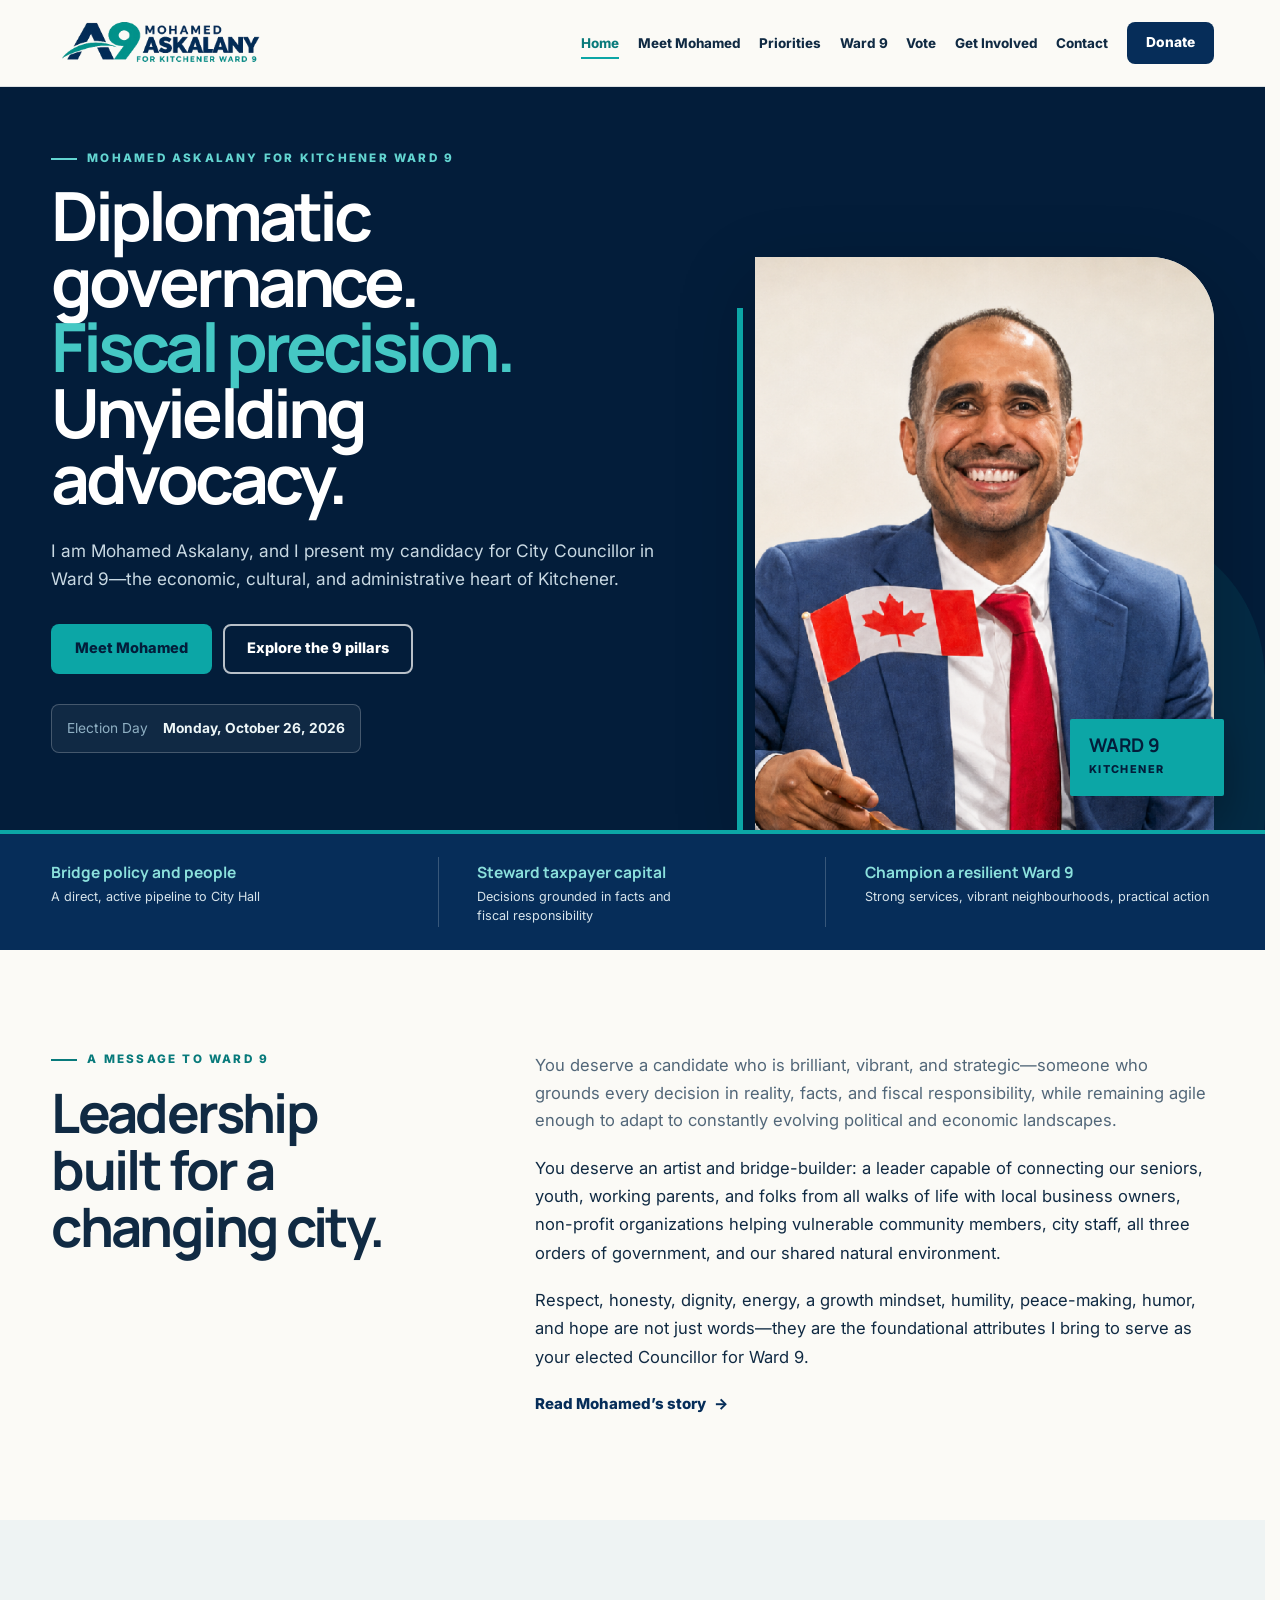
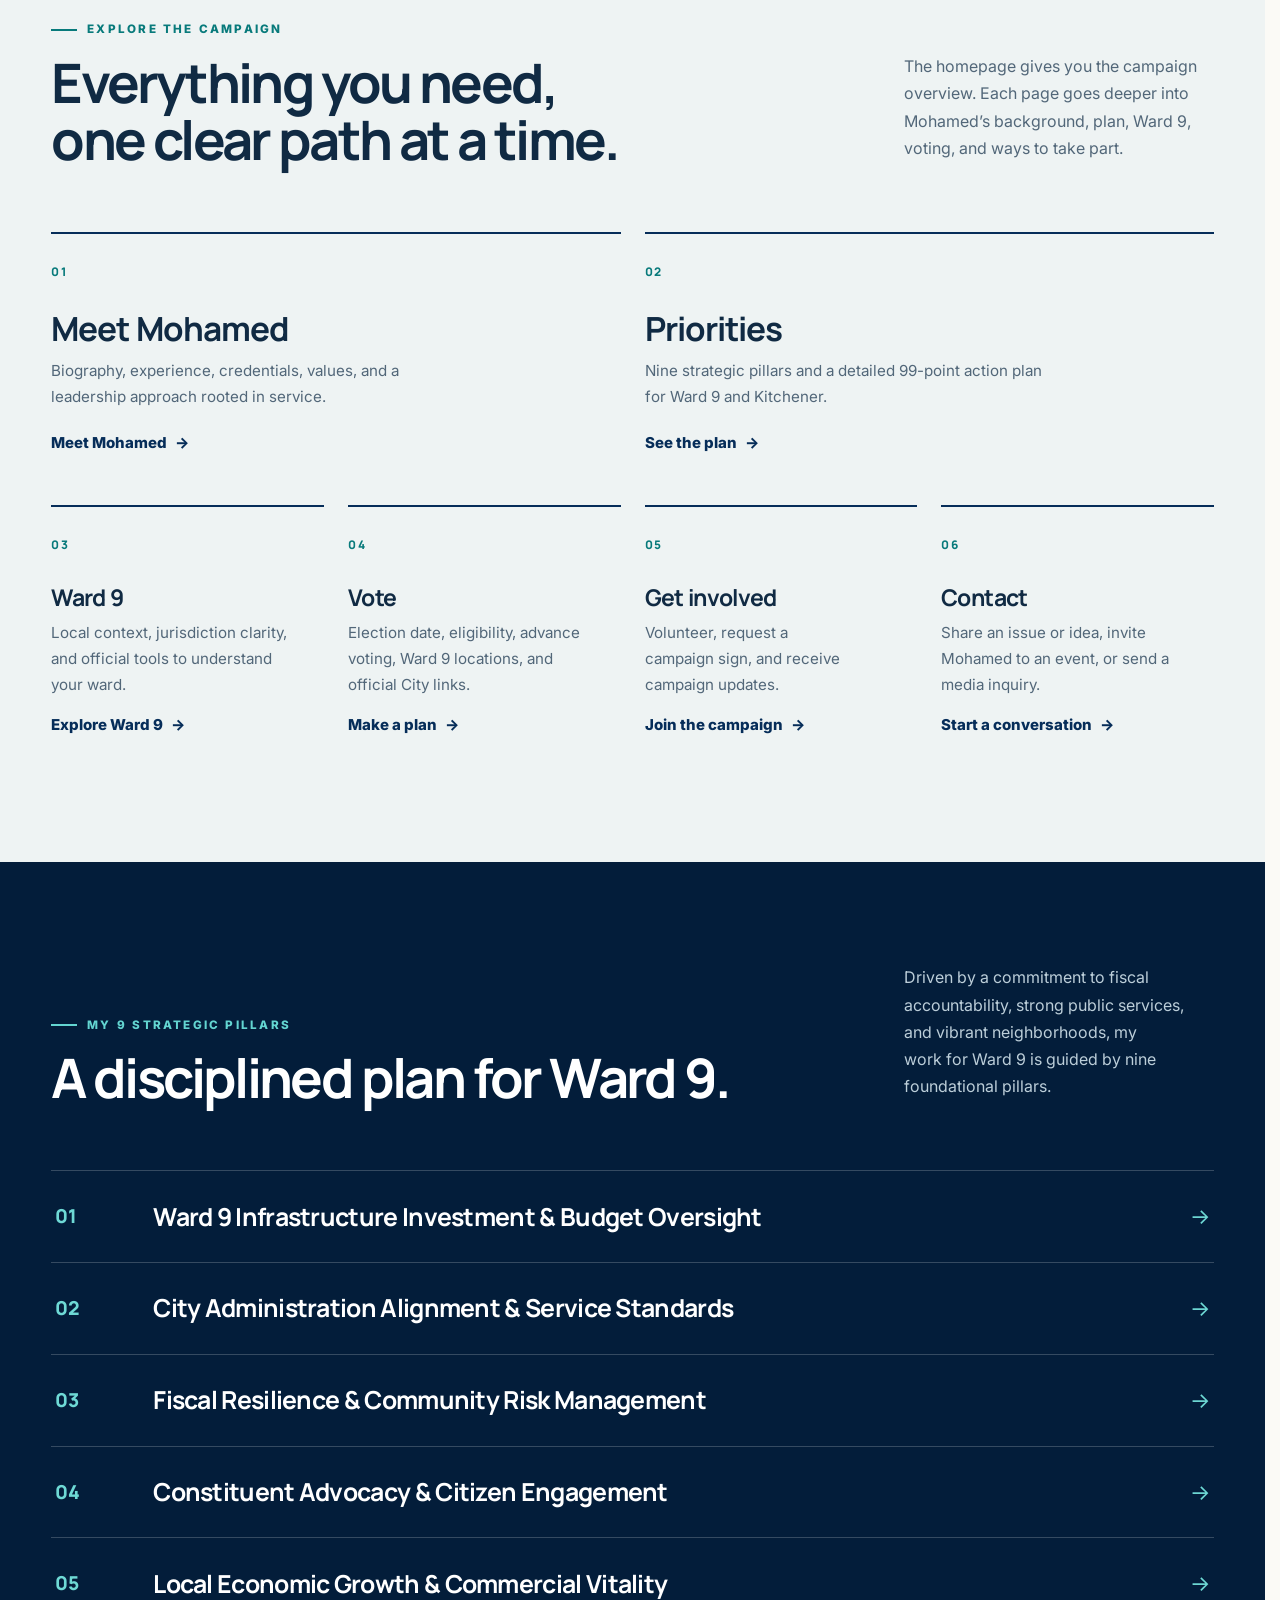
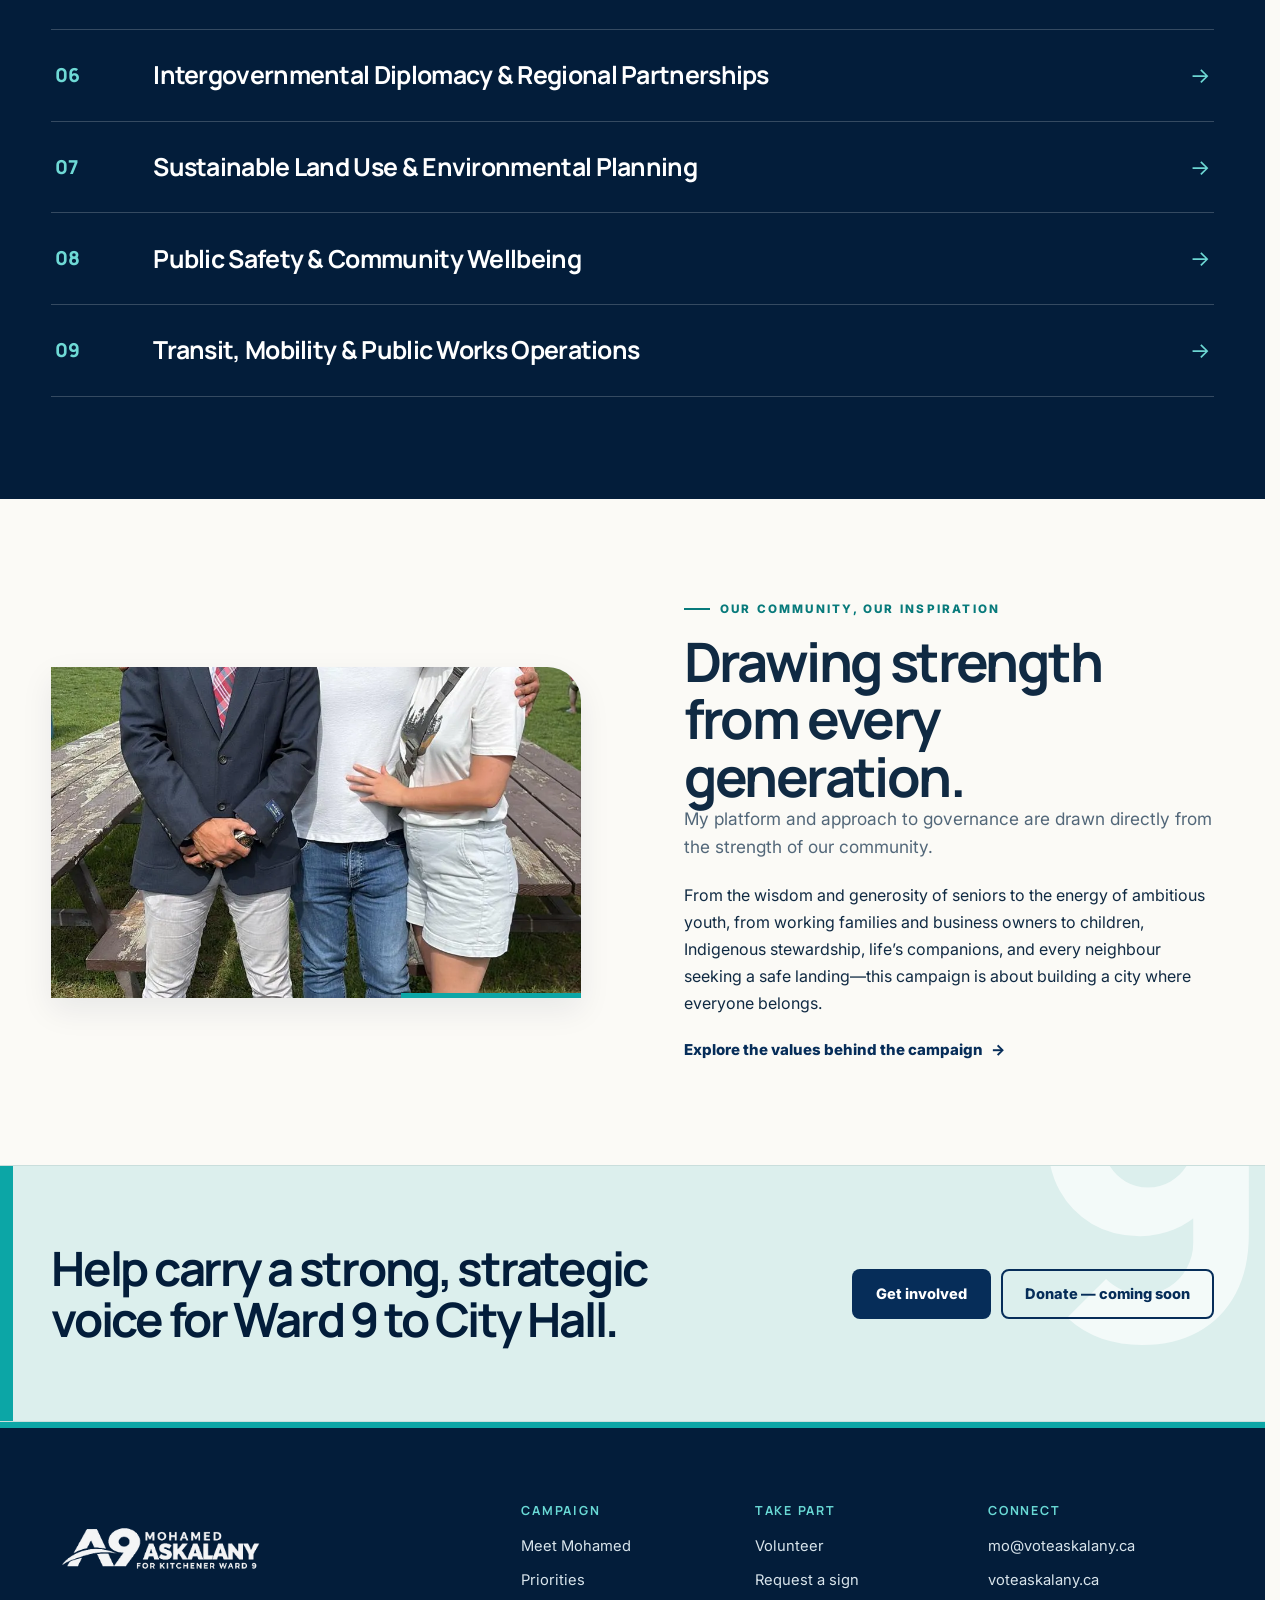
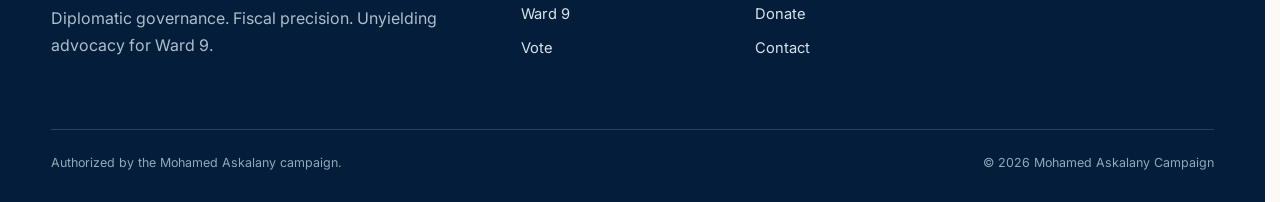
==== commit d3dae8af: "more responsive and atheistic" ====
--- a/index.html
+++ b/index.html
@@ -23,7 +23,7 @@
       <div class="container hero-grid">
         <div class="hero-copy">
           <p class="eyebrow">Mohamed Askalany for Kitchener Ward 9</p>
-          <h1>Diplomatic governance. <em>Fiscal precision.</em> Unyielding advocacy.</h1>
+          <h1><span>Diplomatic governance.</span> <em>Fiscal precision.</em> <span>Unyielding advocacy.</span></h1>
           <p class="lead">I am Mohamed Askalany, and I present my candidacy for City Councillor in Ward 9—the economic, cultural, and administrative heart of Kitchener.</p>
           <div class="hero-actions">
             <a class="btn btn-teal" href="meet-mohamed.html">Meet Mohamed</a>
@@ -31,7 +31,7 @@
           </div>
           <div class="date-chip" role="note"><span>Election Day</span><strong>Monday, October 26, 2026</strong></div>
         </div>
-        <div class="hero-copy">
+        <div class="hero-media">
           <div class="hero-photo">
             <img src="images/mohamed-askalany.png" alt="Mohamed Askalany, candidate for Kitchener City Council in Ward 9" width="555" height="768">
           </div>
--- a/styles.css
+++ b/styles.css
@@ -1,315 +1,474 @@
-:root{
-  --navy:#062d59;
-  --navy-2:#031d3a;
-  --teal:#0ca6a6;
-  --teal-dark:#087a7b;
-  --sky:#dff5f3;
-  --paper:#fffefd;
-  --soft:#f2f7f8;
-  --ink:#102a43;
-  --muted:#50677b;
-  --line:#cbd9df;
-  --white:#fff;
-  --max:1200px;
-  --radius:22px;
-  --shadow:0 22px 60px rgba(6,45,89,.13);
-}
-
-*{box-sizing:border-box}
-html{scroll-behavior:smooth;scroll-padding-top:104px}
-body{margin:0;overflow-x:hidden;font-family:Inter,system-ui,-apple-system,BlinkMacSystemFont,"Segoe UI",sans-serif;color:var(--ink);background:var(--paper);line-height:1.65}
-img{display:block;max-width:100%}
-a{color:inherit}
-button,input,textarea,select{font:inherit}
-button,a,input,textarea,select{-webkit-tap-highlight-color:transparent}
-
-.skip-link{position:fixed;left:16px;top:-100px;z-index:1000;background:#fff;padding:10px 14px;border:2px solid var(--navy);border-radius:8px}
-.skip-link:focus{top:16px}
-.sr-only{position:absolute!important;width:1px!important;height:1px!important;padding:0!important;margin:-1px!important;overflow:hidden!important;clip:rect(0,0,0,0)!important;white-space:nowrap!important;border:0!important}
-.hidden-field{display:none!important}
-
-.container{width:min(calc(100% - 40px),var(--max));margin-inline:auto}
-.narrow{width:min(calc(100% - 40px),820px);margin-inline:auto}
-.section{padding:96px 0}
-.section-sm{padding:58px 0}
-.section-soft{background:var(--soft)}
-.section-dark{background:var(--navy-2);color:var(--white)}
-.section-teal{background:var(--teal);color:var(--navy-2)}
-.eyebrow{margin:0 0 14px;font-size:.78rem;font-weight:800;text-transform:uppercase;letter-spacing:.17em;color:var(--teal-dark)}
-.section-dark .eyebrow,.hero-dark .eyebrow{color:#58d8d3}
-h1,h2,h3,h4{font-family:Manrope,Inter,sans-serif;line-height:1.06;margin-top:0}
-h1{font-size:clamp(3.25rem,7vw,6.8rem);letter-spacing:-.06em;margin-bottom:28px}
-h2{font-size:clamp(2.35rem,4.6vw,4.5rem);letter-spacing:-.045em;margin-bottom:25px}
-h3{font-size:1.45rem;letter-spacing:-.025em}
-p{margin-top:0}
-.lead,.section-intro{font-size:clamp(1.08rem,1.55vw,1.27rem);line-height:1.65;color:var(--muted)}
-.section-dark .lead,.section-dark .section-intro,.hero-dark .lead{color:#cfdee8}
-.kicker{font-family:Manrope,sans-serif;font-weight:800;color:var(--teal);font-size:1.1rem}
-.text-link{display:inline-flex;align-items:center;gap:7px;font-weight:800;text-decoration:none;text-underline-offset:5px}
-.text-link:hover{text-decoration:underline}
-.page-num{font-family:Manrope,sans-serif;font-size:.82rem;font-weight:800;letter-spacing:.12em;color:var(--teal-dark)}
-
-.site-header{position:sticky;top:0;z-index:100;background:rgba(255,254,253,.96);backdrop-filter:blur(18px);border-bottom:1px solid rgba(6,45,89,.12)}
-.nav-wrap{min-height:92px;display:flex;align-items:center;justify-content:space-between;gap:24px}
-.logo-link{display:block;flex:0 1 240px;min-width:170px}
-.logo-link img{width:240px;height:auto}
-.site-nav{display:flex;align-items:center;justify-content:flex-end;gap:clamp(12px,1.5vw,22px)}
-.site-nav>a:not(.btn){font-size:.86rem;font-weight:750;text-decoration:none;white-space:nowrap}
-.site-nav>a:not(.btn):hover,.site-nav>a[aria-current="page"]{color:var(--teal-dark)}
-.site-nav>a[aria-current="page"]{text-decoration:underline;text-decoration-thickness:2px;text-underline-offset:6px}
-.nav-toggle{display:none;background:none;border:0;padding:10px;margin-right:-10px;cursor:pointer}
-.nav-toggle span{display:block;width:27px;height:2px;background:var(--navy);margin:5px 0;transition:transform .2s ease,opacity .2s ease}
-.nav-toggle[aria-expanded="true"] span:nth-child(1){transform:translateY(7px) rotate(45deg)}
-.nav-toggle[aria-expanded="true"] span:nth-child(2){opacity:0}
-.nav-toggle[aria-expanded="true"] span:nth-child(3){transform:translateY(-7px) rotate(-45deg)}
-
-.btn{display:inline-flex;justify-content:center;align-items:center;min-height:52px;padding:0 24px;border-radius:999px;text-decoration:none;font-weight:800;border:2px solid transparent;cursor:pointer;transition:transform .2s ease,background .2s ease,color .2s ease,border-color .2s ease}
-.btn:hover{transform:translateY(-2px)}
-.btn-primary{background:var(--navy);color:#fff}
-.btn-primary:hover{background:#0b477e}
-.btn-secondary{border-color:var(--navy);color:var(--navy);background:transparent}
-.btn-secondary:hover{background:var(--navy);color:#fff}
-.btn-teal{background:var(--teal);color:var(--navy-2)}
-.btn-teal:hover{background:#46c9c6}
-.btn-light{border-color:#fff;color:#fff;background:transparent}
-.btn-light:hover{background:#fff;color:var(--navy)}
-.btn-sm{min-height:44px;padding:0 18px;font-size:.9rem}
-.btn:focus-visible,.text-link:focus-visible,.site-nav a:focus-visible,.resource-link:focus-visible,summary:focus-visible{outline:3px solid #38d3cf;outline-offset:4px}
-
-.hero{position:relative;overflow:hidden;padding:72px 0 82px}
-.hero-dark{background:var(--navy-2);color:#fff}
-.hero-grid{display:grid;grid-template-columns:minmax(0,1.06fr) minmax(350px,.76fr);gap:clamp(40px,7vw,90px);align-items:center}
-.hero-copy{position:relative;z-index:2;min-width:0}
-.hero-copy h1 em{font-style:normal;color:var(--teal)}
-.hero-actions{display:flex;flex-wrap:wrap;gap:12px;margin:34px 0}
-.hero-photo{position:relative;z-index:1;border-radius:34px;overflow:hidden;box-shadow:var(--shadow);aspect-ratio:4/5;background:#dfe9ea}
-.hero-photo img{width:100%;height:100%;object-fit:cover;object-position:center top}
-.hero-9{position:absolute;right:-.08em;bottom:-.23em;font-family:Manrope,sans-serif;font-size:clamp(22rem,49vw,46rem);line-height:.8;font-weight:800;color:rgba(12,166,166,.12);pointer-events:none;user-select:none}
-.hero-badge{position:absolute;z-index:3;right:-18px;bottom:34px;width:145px;aspect-ratio:1;border-radius:50%;display:grid;place-content:center;text-align:center;background:var(--teal);color:var(--navy-2);box-shadow:0 14px 38px rgba(0,0,0,.22);transform:rotate(5deg)}
-.hero-badge strong{font-family:Manrope,sans-serif;font-size:1.8rem;line-height:1}
-.hero-badge span{font-size:.76rem;font-weight:800;margin-top:5px}
-.date-chip{display:inline-flex;align-items:center;gap:14px;padding:11px 15px;border:1px solid rgba(255,255,255,.25);border-radius:999px;background:rgba(255,255,255,.06);font-size:.9rem}
-.date-chip span{color:#a9c5d6}
-.page-hero{position:relative;overflow:hidden;padding:76px 0 70px;background:var(--navy-2);color:#fff}
-.page-hero:after{content:"9";position:absolute;right:-.04em;top:-.31em;font-family:Manrope,sans-serif;font-size:28rem;line-height:1;font-weight:800;color:rgba(12,166,166,.13);pointer-events:none}
-.page-hero .container{position:relative;z-index:1}
-.page-hero h1{max-width:900px;margin-bottom:20px}
-.page-hero .lead{max-width:800px;margin-bottom:0}
-.page-hero-split{display:grid;grid-template-columns:1fr .7fr;gap:70px;align-items:center}
-.page-hero-photo{border-radius:28px;overflow:hidden;aspect-ratio:4/3;box-shadow:var(--shadow)}
-.page-hero-photo img{width:100%;height:100%;object-fit:cover}
-
-.signal-bar{background:var(--teal);color:var(--navy-2);padding:23px 0}
-.signal-grid{display:grid;grid-template-columns:repeat(3,1fr)}
-.signal-grid p{margin:0;padding:0 24px;border-right:1px solid rgba(3,29,58,.22)}
-.signal-grid p:first-child{padding-left:0}
-.signal-grid p:last-child{border:0}
-.signal-grid strong,.signal-grid span{display:block}
-.signal-grid strong{font-family:Manrope,sans-serif}
-.signal-grid span{font-size:.84rem;margin-top:2px}
-
-.section-heading{display:flex;align-items:end;justify-content:space-between;gap:48px;margin-bottom:44px}
-.section-heading>div{max-width:820px}
-.section-heading>p{max-width:390px;color:var(--muted);margin-bottom:8px}
-.section-dark .section-heading>p{color:#bed0dd}
-.intro-grid,.split-grid,.ward-grid,.form-layout,.vote-grid{display:grid;grid-template-columns:1fr 1fr;gap:clamp(44px,7vw,88px);align-items:center}
-.intro-grid{grid-template-columns:.75fr 1.25fr;align-items:start}
-.prose{max-width:760px}
-.prose p{font-size:1.06rem}
-.prose h3{margin-top:34px}
-.pull-quote{font-family:Manrope,sans-serif;font-size:clamp(1.65rem,3vw,2.65rem);line-height:1.25;letter-spacing:-.03em;color:var(--navy);margin:0}
-.image-frame{border-radius:28px;overflow:hidden;box-shadow:var(--shadow);background:#dfe9ea}
-.image-frame img{width:100%;height:100%;object-fit:cover}
-.image-tall{aspect-ratio:4/5}
-.image-wide{aspect-ratio:16/10}
-
-.path-grid,.values-grid,.credentials-grid,.resource-grid,.action-grid{display:grid;grid-template-columns:repeat(3,1fr);gap:18px}
-.path-card,.value-card,.credential-card,.resource-card,.action-card{padding:28px;border:1px solid var(--line);border-radius:var(--radius);background:#fff}
-.path-card{display:flex;flex-direction:column;min-height:250px}
-.path-card h3{margin:25px 0 12px}
-.path-card p{color:var(--muted)}
-.path-card .text-link{margin-top:auto}
-.values-grid{grid-template-columns:repeat(2,1fr)}
-.value-card{background:var(--soft)}
-.value-card h3{margin-bottom:10px}
-.value-card p{color:var(--muted);margin:0}
-.credentials-grid{grid-template-columns:repeat(2,1fr)}
-.credential-card{display:flex;gap:18px;align-items:flex-start}
-.credential-card .num{font-family:Manrope,sans-serif;font-size:1.65rem;font-weight:800;color:var(--teal-dark)}
-.credential-card p{margin:0;font-weight:650}
-
-.pillar-list{display:grid;gap:12px}
-.pillar-row{display:grid;grid-template-columns:76px 1fr auto;gap:24px;align-items:center;padding:25px 28px;border:1px solid rgba(255,255,255,.16);border-radius:18px;background:rgba(255,255,255,.055);text-decoration:none}
-.pillar-row:hover{background:rgba(12,166,166,.16);border-color:rgba(88,216,211,.52)}
-.pillar-row .num{font-family:Manrope,sans-serif;font-size:1.85rem;font-weight:800;color:#58d8d3}
-.pillar-row h3{font-size:clamp(1.15rem,2vw,1.55rem);margin:0}
-.pillar-row .arrow{font-size:1.5rem;color:#58d8d3}
-
-.cta-band{position:relative;overflow:hidden;background:var(--teal);color:var(--navy-2);padding:64px 0}
-.cta-band:after{content:"9";position:absolute;right:-.03em;top:-.72em;font-family:Manrope,sans-serif;font-size:25rem;font-weight:800;color:rgba(255,255,255,.22)}
-.cta-grid{position:relative;z-index:1;display:flex;align-items:center;justify-content:space-between;gap:40px}
-.cta-grid h2{font-size:clamp(2rem,4vw,3.6rem);margin:0;max-width:760px}
-.cta-actions{display:flex;gap:10px;flex-wrap:wrap}
-
-.experience-list{display:grid;gap:16px}
-.experience-item{display:grid;grid-template-columns:64px 1fr;gap:20px;padding:25px 0;border-top:1px solid var(--line)}
-.experience-item:first-child{border-top:0}
-.experience-item .num{font-family:Manrope,sans-serif;font-weight:800;color:var(--teal-dark);font-size:1.25rem}
-.experience-item h3{margin-bottom:8px}
-.experience-item p{color:var(--muted);margin:0}
-
-.jurisdiction-grid{display:grid;grid-template-columns:1fr 1fr;gap:20px}
-.jurisdiction-card{border-radius:var(--radius);padding:30px;border:1px solid var(--line);background:#fff}
-.jurisdiction-card h3{font-size:1.7rem}
-.jurisdiction-card ul{padding-left:20px;margin-bottom:0}
-.jurisdiction-card li{margin:8px 0}
-.resource-grid{grid-template-columns:repeat(3,1fr)}
-.resource-card{display:flex;flex-direction:column;min-height:210px}
-.resource-card p{color:var(--muted)}
-.resource-link{margin-top:auto;font-weight:800;text-decoration:none;color:var(--teal-dark)}
-.resource-link:hover{text-decoration:underline}
-
-.vote-date-panel{display:grid;grid-template-columns:140px 1fr;gap:24px;align-items:center;padding:28px;border-radius:var(--radius);background:var(--teal);color:var(--navy-2)}
-.vote-date-panel .day{font-family:Manrope,sans-serif;font-size:4.4rem;line-height:.8;font-weight:800;text-align:center}
-.vote-date-panel .day span{display:block;font-size:.82rem;letter-spacing:.12em;margin-top:12px}
-.vote-date-panel h3{font-size:1.8rem;margin-bottom:6px}
-.vote-date-panel p{margin:0}
-.timeline{display:grid;gap:0;margin-top:35px}
-.timeline-item{display:grid;grid-template-columns:140px 1fr;gap:24px;padding:25px 0;border-top:1px solid var(--line)}
-.timeline-item strong{color:var(--teal-dark)}
-.timeline-item p{margin:0}
-.location-grid{display:grid;grid-template-columns:repeat(3,1fr);gap:16px}
-.location-card{padding:25px;border-radius:18px;background:#fff;border:1px solid var(--line)}
-.location-card strong{display:block;font-family:Manrope,sans-serif;font-size:1.15rem;margin-bottom:6px}
-
-.action-card{display:flex;flex-direction:column;min-height:270px}
-.action-card .num{font-family:Manrope,sans-serif;color:var(--teal-dark);font-weight:800}
-.action-card h3{font-size:1.6rem;margin:24px 0 12px}
-.action-card p{color:var(--muted)}
-.action-card .text-link{margin-top:auto}
-.campaign-form{display:grid;gap:18px;background:#fff;border:1px solid var(--line);border-radius:var(--radius);padding:30px;box-shadow:0 12px 36px rgba(6,45,89,.07)}
-.campaign-form label,.campaign-form legend{font-weight:750;font-size:.92rem}
-.campaign-form input,.campaign-form textarea,.campaign-form select{display:block;width:100%;margin-top:8px;border:1px solid #aebfc8;border-radius:12px;padding:13px 14px;min-height:50px;background:#fff;color:var(--ink)}
-.campaign-form textarea{resize:vertical}
-.campaign-form input:focus,.campaign-form textarea:focus,.campaign-form select:focus{outline:3px solid rgba(12,166,166,.27);border-color:var(--teal-dark)}
-.field-grid,.check-grid{display:grid;grid-template-columns:1fr 1fr;gap:14px}
-fieldset{border:0;padding:0;margin:0}
-.check-grid label{font-weight:500!important;display:flex;align-items:flex-start;gap:7px}
-.check-grid input{width:18px;height:18px;min-height:0;margin:2px 0 0;flex:0 0 auto}
-.contact-details{display:grid;gap:5px;margin-top:28px}
-.contact-details span{margin-top:12px;font-size:.75rem;text-transform:uppercase;letter-spacing:.13em;font-weight:800;color:var(--muted)}
-.contact-details a{font-family:Manrope,sans-serif;font-weight:800;font-size:1.22rem;overflow-wrap:anywhere}
-
-.layout-switcher{display:flex;align-items:center;justify-content:space-between;gap:24px;padding:18px 0 28px;border-bottom:1px solid var(--line);margin-bottom:42px}
-.layout-switcher p{margin:0;color:var(--muted)}
-.switch-links{display:flex;gap:8px;flex-wrap:wrap}
-.switch-links a{padding:9px 14px;border:1px solid var(--line);border-radius:999px;text-decoration:none;font-weight:800;font-size:.86rem}
-.switch-links a.active,.switch-links a:hover{background:var(--navy);color:#fff;border-color:var(--navy)}
-.priority-editorial{display:grid;gap:78px}
-.priority-story{display:grid;grid-template-columns:.82fr 1.18fr;gap:clamp(38px,6vw,78px);align-items:start;scroll-margin-top:120px}
-.priority-story:nth-child(even) .priority-visual{order:2}
-.priority-visual{position:sticky;top:120px}
-.priority-visual .image-frame{aspect-ratio:4/3}
-.priority-label{display:flex;align-items:center;gap:14px;margin-bottom:14px}
-.priority-label .num{display:grid;place-content:center;width:48px;aspect-ratio:1;border-radius:50%;background:var(--teal);font-family:Manrope,sans-serif;font-weight:800}
-.priority-story h2{font-size:clamp(2rem,3.6vw,3.5rem)}
-.priority-summary{font-size:1.1rem;color:var(--muted)}
-.action-list{counter-reset:actions;display:grid;gap:9px;padding:0;list-style:none;margin:26px 0 0}
-.action-list li{counter-increment:actions;position:relative;padding-left:36px}
-.action-list li:before{content:counter(actions,decimal-leading-zero);position:absolute;left:0;top:1px;font-size:.72rem;font-weight:800;color:var(--teal-dark);letter-spacing:.05em}
-.priority-accordion{display:grid;grid-template-columns:repeat(3,1fr);gap:18px;align-items:start}
-.priority-detail{border:1px solid var(--line);border-radius:var(--radius);overflow:hidden;background:#fff;scroll-margin-top:120px}
-.priority-detail[open]{grid-column:span 2;box-shadow:var(--shadow)}
-.priority-detail summary{cursor:pointer;list-style:none}
-.priority-detail summary::-webkit-details-marker{display:none}
-.detail-image{aspect-ratio:16/9;overflow:hidden}
-.detail-image img{width:100%;height:100%;object-fit:cover}
-.detail-summary{padding:23px;position:relative}
-.detail-summary .num{display:block;color:var(--teal-dark);font-weight:800;margin-bottom:10px}
-.detail-summary h2{font-size:1.42rem;margin:0;padding-right:34px}
-.detail-summary:after{content:"+";position:absolute;right:23px;bottom:20px;font-size:1.8rem;color:var(--teal-dark)}
-.priority-detail[open] .detail-summary:after{content:"−"}
-.detail-content{padding:0 25px 26px;border-top:1px solid var(--line)}
-.detail-content p{color:var(--muted);margin:20px 0}
-
-.donate-panel{max-width:780px;margin:0 auto;text-align:center;padding:58px;border:1px solid var(--line);border-radius:32px;background:#fff;box-shadow:var(--shadow)}
-.donate-mark{width:130px;aspect-ratio:1;border-radius:50%;display:grid;place-content:center;margin:0 auto 28px;background:var(--teal);font-family:Manrope,sans-serif;font-size:4.5rem;font-weight:800;color:var(--navy)}
-
-.site-footer{background:var(--navy-2);color:#fff;padding:68px 0 26px}
-.footer-grid{display:grid;grid-template-columns:1.8fr 1fr 1fr 1.25fr;gap:40px}
-.footer-logo{width:240px;filter:brightness(0) invert(1);opacity:.96}
-.footer-grid h3{font-size:1rem;margin-bottom:14px}
-.footer-grid>div>a{display:block;color:#d6e4ed;text-decoration:none;margin:8px 0;overflow-wrap:anywhere}
-.footer-grid>div>a:hover{text-decoration:underline;text-underline-offset:4px}
-.footer-grid p{color:#b8cbd8;max-width:390px;margin-top:18px}
-.footer-bottom{border-top:1px solid rgba(255,255,255,.16);margin-top:46px;padding-top:20px;display:flex;justify-content:space-between;gap:20px}
-.footer-bottom p{margin:0;color:#9fb5c3;font-size:.82rem}
-
-@media(max-width:1100px){
-  .site-nav{display:none;position:absolute;top:92px;left:20px;right:20px;max-height:calc(100vh - 110px);overflow:auto;background:#fff;border:1px solid var(--line);border-radius:18px;padding:18px;box-shadow:var(--shadow);flex-direction:column;align-items:stretch;gap:4px}
-  .site-nav.open{display:flex}
-  .site-nav>a{padding:10px}
-  .site-nav .btn{margin-top:7px}
-  .nav-toggle{display:block}
-  .hero-grid{grid-template-columns:minmax(0,1fr) minmax(310px,.72fr);gap:40px}
-  .priority-accordion{grid-template-columns:repeat(2,1fr)}
-  .footer-grid{grid-template-columns:1.8fr 1fr 1fr}
-}
-
-@media(max-width:780px){
-  html{scroll-padding-top:88px}
-  .container{width:min(calc(100% - 30px),var(--max))}
-  .section{padding:74px 0}
-  .nav-wrap{min-height:78px}
-  .logo-link img{width:205px}
-  .site-nav{top:78px;left:15px;right:15px}
-  .hero{padding:48px 0 66px}
-  .hero-grid,.page-hero-split,.intro-grid,.split-grid,.ward-grid,.form-layout,.vote-grid,.priority-story{grid-template-columns:1fr}
-  .hero-copy{order:1}
-  .hero-photo{order:2;max-width:520px}
-  .hero-badge{right:10px;bottom:24px;width:120px}
-  h1{font-size:clamp(3rem,14.5vw,5.4rem)}
-  h2{font-size:clamp(2.15rem,10vw,3.7rem)}
-  .page-hero{padding:58px 0}
-  .page-hero-photo{max-width:520px}
-  .signal-grid{grid-template-columns:1fr}
-  .signal-grid p,.signal-grid p:first-child{padding:15px 0;border-right:0;border-bottom:1px solid rgba(3,29,58,.22)}
-  .signal-grid p:last-child{border-bottom:0}
-  .section-heading{flex-direction:column;align-items:flex-start;gap:8px;margin-bottom:31px}
-  .path-grid,.resource-grid,.action-grid,.location-grid{grid-template-columns:1fr 1fr}
-  .pillar-row{grid-template-columns:58px 1fr auto;padding:21px;gap:14px}
-  .jurisdiction-grid{grid-template-columns:1fr}
-  .cta-grid{align-items:flex-start;flex-direction:column}
-  .priority-story:nth-child(even) .priority-visual{order:0}
-  .priority-visual{position:static}
-  .priority-editorial{gap:68px}
-  .priority-accordion{grid-template-columns:1fr}
-  .priority-detail[open]{grid-column:auto}
-  .footer-grid{grid-template-columns:1fr 1fr}
-  .footer-grid>div:first-child{grid-column:1/-1}
-}
-
-@media(max-width:520px){
-  .logo-link{min-width:0;flex-basis:185px}
-  .logo-link img{width:185px}
-  h1{font-size:clamp(2.8rem,14vw,4rem)}
-  .hero-actions,.cta-actions{flex-direction:column}
-  .hero-actions .btn,.cta-actions .btn{width:100%}
-  .date-chip{align-items:flex-start;flex-direction:column;gap:1px;border-radius:15px;width:100%}
-  .hero-badge{width:108px}
-  .path-grid,.values-grid,.credentials-grid,.resource-grid,.action-grid,.location-grid,.field-grid,.check-grid,.footer-grid{grid-template-columns:1fr}
-  .footer-grid>div:first-child{grid-column:auto}
-  .pillar-row{grid-template-columns:1fr auto}
-  .pillar-row .num{font-size:1.25rem}
-  .pillar-row h3{grid-column:1/-1;grid-row:2}
-  .vote-date-panel,.timeline-item{grid-template-columns:1fr}
-  .vote-date-panel .day{text-align:left}
-  .campaign-form,.jurisdiction-card,.donate-panel{padding:23px}
-  .layout-switcher{align-items:flex-start;flex-direction:column}
-  .footer-bottom{flex-direction:column}
-}
-
-@media(prefers-reduced-motion:reduce){
-  html{scroll-behavior:auto}
-  *,*:before,*:after{transition-duration:.01ms!important;animation-duration:.01ms!important;animation-iteration-count:1!important}
-}
+:root {
+  --navy: #062d59;
+  --navy-deep: #031d3a;
+  --navy-soft: #0c3b68;
+  --teal: #0ca6a6;
+  --teal-dark: #087a7b;
+  --teal-pale: #dcefed;
+  --paper: #fbfaf6;
+  --surface: #ffffff;
+  --mist: #eef3f3;
+  --ink: #102a43;
+  --muted: #526779;
+  --line: #cbd7db;
+  --line-dark: rgba(255, 255, 255, 0.2);
+  --container: 1320px;
+  --reading: 760px;
+  --gutter: clamp(24px, 4vw, 64px);
+  --section-space: clamp(76px, 8vw, 118px);
+  --radius-sm: 8px;
+  --radius-md: 14px;
+  --shadow-sm: 0 12px 32px rgba(3, 29, 58, 0.08);
+  --shadow-lg: 0 28px 80px rgba(3, 29, 58, 0.16);
+  --ease: cubic-bezier(0.22, 1, 0.36, 1);
+}
+
+* { box-sizing: border-box; }
+html { scroll-behavior: smooth; scroll-padding-top: 100px; scrollbar-gutter: stable; }
+body { margin: 0; overflow-x: hidden; font-family: Inter, system-ui, -apple-system, BlinkMacSystemFont, "Segoe UI", sans-serif; color: var(--ink); background: var(--paper); font-size: 1rem; line-height: 1.7; -webkit-font-smoothing: antialiased; }
+::selection { color: var(--navy-deep); background: #7bd8d4; }
+img { display: block; max-width: 100%; }
+a { color: inherit; }
+button, input, textarea, select { font: inherit; }
+button, a, input, textarea, select { -webkit-tap-highlight-color: transparent; }
+p { margin: 0 0 1.15em; text-wrap: pretty; }
+ul { padding-left: 1.25em; }
+
+.skip-link { position: fixed; left: 18px; top: -100px; z-index: 1000; padding: 10px 14px; color: var(--navy-deep); background: var(--surface); border: 2px solid var(--teal-dark); border-radius: var(--radius-sm); font-weight: 800; }
+.skip-link:focus { top: 16px; }
+.sr-only { position: absolute !important; width: 1px !important; height: 1px !important; padding: 0 !important; margin: -1px !important; overflow: hidden !important; clip: rect(0, 0, 0, 0) !important; white-space: nowrap !important; border: 0 !important; }
+.hidden-field { display: none !important; }
+
+.container { width: min(calc(100% - (2 * var(--gutter))), var(--container)); margin-inline: auto; }
+.narrow { width: min(calc(100% - (2 * var(--gutter))), 840px); margin-inline: auto; }
+.section { padding: var(--section-space) 0; }
+.section-sm { padding: clamp(52px, 5vw, 72px) 0; }
+.section-soft { background: var(--mist); }
+.section-dark { color: var(--surface); background: var(--navy-deep); }
+.section-teal { color: var(--navy-deep); background: var(--teal-pale); }
+
+h1, h2, h3, h4 { margin: 0; font-family: Manrope, Inter, sans-serif; color: inherit; line-height: 1.05; text-wrap: balance; }
+h1 { font-size: clamp(3.35rem, 5.6vw, 5.55rem); letter-spacing: -0.058em; }
+h2 { font-size: clamp(2.35rem, 4.25vw, 4.15rem); letter-spacing: -0.048em; }
+h3 { font-size: clamp(1.25rem, 1.8vw, 1.55rem); letter-spacing: -0.028em; }
+h4 { font-size: 1.1rem; letter-spacing: -0.015em; }
+
+.eyebrow { display: flex; align-items: center; gap: 10px; margin: 0 0 16px; color: var(--teal-dark); font-size: 0.73rem; font-weight: 800; line-height: 1.35; letter-spacing: 0.19em; text-transform: uppercase; }
+.eyebrow::before { width: 26px; height: 2px; background: currentColor; content: ""; flex: 0 0 auto; }
+.section-dark .eyebrow, .hero-dark .eyebrow, .page-hero .eyebrow { color: #63d5d1; }
+.lead, .section-intro { color: var(--muted); font-size: clamp(1.08rem, 1.35vw, 1.24rem); line-height: 1.65; }
+.section-dark .lead, .section-dark .section-intro, .hero-dark .lead, .page-hero .lead { color: #c9d9e3; }
+.kicker { color: var(--teal-dark); font-family: Manrope, sans-serif; font-size: 1rem; font-weight: 800; }
+.page-num { color: var(--teal-dark); font-family: Manrope, sans-serif; font-size: 0.74rem; font-weight: 800; letter-spacing: 0.15em; }
+
+.text-link, .resource-link { display: inline-flex; align-items: center; gap: 8px; color: var(--navy); font-size: 0.94rem; font-weight: 800; line-height: 1.35; text-decoration: none; text-underline-offset: 5px; }
+.section-dark .text-link { color: #76ded9; }
+.text-link span { transition: transform 220ms var(--ease); }
+.text-link:hover, .resource-link:hover { text-decoration: underline; }
+.text-link:hover span { transform: translateX(4px); }
+
+.site-header { position: sticky; top: 0; z-index: 100; background: rgba(251, 250, 246, 0.96); border-bottom: 1px solid rgba(6, 45, 89, 0.12); backdrop-filter: blur(16px); }
+.nav-wrap { min-height: 86px; display: flex; align-items: center; justify-content: space-between; gap: 28px; }
+.logo-link { display: block; flex: 0 1 220px; min-width: 172px; }
+.logo-link img { width: 220px; height: auto; }
+.site-nav { display: flex; align-items: center; justify-content: flex-end; gap: clamp(14px, 1.45vw, 24px); }
+.site-nav > a:not(.btn) { position: relative; padding: 30px 0 28px; font-size: 0.84rem; font-weight: 750; line-height: 1; text-decoration: none; white-space: nowrap; }
+.site-nav > a:not(.btn)::after { position: absolute; right: 50%; bottom: 20px; left: 50%; height: 2px; background: var(--teal); content: ""; transition: right 220ms var(--ease), left 220ms var(--ease); }
+.site-nav > a:not(.btn):hover, .site-nav > a[aria-current="page"] { color: var(--teal-dark); }
+.site-nav > a:not(.btn):hover::after, .site-nav > a[aria-current="page"]::after { right: 0; left: 0; }
+.nav-toggle { display: none; width: 48px; height: 48px; padding: 10px; margin-right: -8px; cursor: pointer; background: transparent; border: 0; }
+.nav-toggle span { display: block; width: 27px; height: 2px; margin: 5px auto; background: var(--navy); transition: transform 220ms var(--ease), opacity 180ms ease; }
+.nav-toggle[aria-expanded="true"] span:nth-child(1) { transform: translateY(7px) rotate(45deg); }
+.nav-toggle[aria-expanded="true"] span:nth-child(2) { opacity: 0; }
+.nav-toggle[aria-expanded="true"] span:nth-child(3) { transform: translateY(-7px) rotate(-45deg); }
+
+.btn { display: inline-flex; align-items: center; justify-content: center; min-height: 50px; padding: 0 22px; cursor: pointer; border: 2px solid transparent; border-radius: var(--radius-sm); font-size: 0.91rem; font-weight: 800; line-height: 1; text-decoration: none; transition: color 220ms ease, background 220ms ease, border-color 220ms ease, transform 220ms var(--ease), box-shadow 220ms ease; }
+.btn:hover { transform: translateY(-2px); box-shadow: 0 9px 24px rgba(3, 29, 58, 0.14); }
+.btn-primary { color: var(--surface); background: var(--navy); }
+.btn-primary:hover { background: var(--navy-soft); }
+.btn-secondary { color: var(--navy); background: transparent; border-color: var(--navy); }
+.btn-secondary:hover { color: var(--surface); background: var(--navy); }
+.btn-teal { color: var(--navy-deep); background: var(--teal); }
+.btn-teal:hover { background: #39c0bd; }
+.btn-light { color: var(--surface); background: transparent; border-color: rgba(255, 255, 255, 0.72); }
+.btn-light:hover { color: var(--navy); background: var(--surface); border-color: var(--surface); }
+.btn-sm { min-height: 42px; padding: 0 17px; font-size: 0.86rem; }
+.btn:focus-visible, .text-link:focus-visible, .resource-link:focus-visible, .site-nav a:focus-visible, .nav-toggle:focus-visible, summary:focus-visible, .logo-link:focus-visible, input:focus-visible, textarea:focus-visible, select:focus-visible { outline: 3px solid #006d72; outline-offset: 4px; }
+.hero-dark .btn:focus-visible, .page-hero .btn:focus-visible, .section-dark .btn:focus-visible, .section-dark .text-link:focus-visible, .site-footer a:focus-visible { outline-color: #76ded9; }
+
+.hero { position: relative; min-height: 700px; overflow: hidden; padding: clamp(54px, 5vw, 76px) 0 0; }
+.hero-dark { color: var(--surface); background: var(--navy-deep); }
+.hero-grid { position: relative; z-index: 2; display: grid; grid-template-columns: minmax(0, 1.15fr) minmax(390px, 0.85fr); gap: clamp(52px, 6.5vw, 94px); align-items: end; min-height: 630px; }
+.hero-copy { min-width: 0; padding-bottom: clamp(56px, 6vw, 82px); }
+.hero-copy h1 { max-width: 12ch; margin-bottom: 25px; font-size: clamp(3.75rem, 5.3vw, 5.35rem); line-height: 0.97; }
+.hero-copy h1 span, .hero-copy h1 em { display: block; }
+.hero-copy h1 em { color: #45c8c4; font-style: normal; }
+.hero-copy .lead { max-width: 680px; margin-bottom: 0; }
+.hero-actions { display: flex; flex-wrap: wrap; gap: 11px; margin: 30px 0; }
+.centered-actions { justify-content: center; }
+.hero-media { position: relative; align-self: end; min-width: 0; }
+.hero-media::before { position: absolute; z-index: 2; top: 9%; bottom: 0; left: -18px; width: 6px; background: var(--teal); content: ""; }
+.hero-photo { position: relative; z-index: 1; aspect-ratio: 4 / 5; overflow: hidden; background: #dfe7e7; border-radius: 0 64px 0 0; box-shadow: 0 28px 80px rgba(0, 0, 0, 0.22); }
+.hero-photo img { width: 100%; height: 100%; object-fit: cover; object-position: center top; }
+.hero-9 { position: absolute; right: -0.07em; bottom: -0.24em; color: rgba(12, 166, 166, 0.1); font-family: Manrope, sans-serif; font-size: clamp(24rem, 46vw, 46rem); font-weight: 800; line-height: 0.8; pointer-events: none; user-select: none; }
+.hero-badge { position: absolute; z-index: 3; right: -10px; bottom: 34px; display: grid; min-width: 154px; padding: 17px 19px; color: var(--navy-deep); text-align: left; background: var(--teal); border-radius: 2px; box-shadow: 0 16px 38px rgba(0, 0, 0, 0.2); }
+.hero-badge strong { font-family: Manrope, sans-serif; font-size: 1.18rem; line-height: 1; }
+.hero-badge span { margin-top: 6px; font-size: 0.68rem; font-weight: 800; letter-spacing: 0.13em; }
+.date-chip { display: inline-grid; grid-template-columns: auto 1fr; gap: 6px 15px; align-items: center; padding: 12px 15px; color: #eef7f8; background: rgba(255, 255, 255, 0.055); border: 1px solid rgba(255, 255, 255, 0.22); border-radius: var(--radius-sm); font-size: 0.86rem; }
+.date-chip span { color: #8fb0c3; }
+
+.page-hero { position: relative; overflow: hidden; padding: clamp(66px, 7vw, 96px) 0; color: var(--surface); background: var(--navy-deep); }
+.page-hero::before { position: absolute; top: 0; bottom: 0; left: max(var(--gutter), calc((100vw - var(--container)) / 2)); width: 1px; background: rgba(255, 255, 255, 0.12); content: ""; }
+.page-hero::after { position: absolute; right: -0.035em; top: -0.4em; color: rgba(12, 166, 166, 0.105); content: "9"; font-family: Manrope, sans-serif; font-size: clamp(18rem, 30vw, 30rem); font-weight: 800; line-height: 1; pointer-events: none; }
+.page-hero .container { position: relative; z-index: 1; }
+.page-hero h1 { max-width: 14ch; margin-bottom: 22px; font-size: clamp(3.25rem, 5.35vw, 5.15rem); line-height: 0.99; }
+.page-hero .lead { max-width: 780px; margin-bottom: 0; }
+.page-hero-split { display: grid; grid-template-columns: minmax(0, 1.12fr) minmax(360px, 0.7fr); gap: clamp(52px, 7vw, 96px); align-items: center; }
+.page-hero-photo { position: relative; aspect-ratio: 4 / 3; overflow: hidden; background: #dfe7e7; border: 1px solid rgba(255, 255, 255, 0.18); border-radius: 0 44px 0 0; box-shadow: var(--shadow-lg); }
+.page-hero-photo::after { position: absolute; right: 0; bottom: 0; width: 35%; height: 6px; background: var(--teal); content: ""; }
+.page-hero-photo img { width: 100%; height: 100%; object-fit: cover; }
+
+.signal-bar { padding: 23px 0; color: var(--surface); background: var(--navy); border-top: 4px solid var(--teal); }
+.signal-grid { display: grid; grid-template-columns: repeat(3, 1fr); }
+.signal-grid p { margin: 0; padding: 2px clamp(22px, 3vw, 42px); border-right: 1px solid rgba(255, 255, 255, 0.2); }
+.signal-grid p:first-child { padding-left: 0; }
+.signal-grid p:last-child { padding-right: 0; border: 0; }
+.signal-grid strong, .signal-grid span { display: block; }
+.signal-grid strong { color: #8be0dc; font-family: Manrope, sans-serif; font-size: 0.97rem; }
+.signal-grid span { margin-top: 3px; color: #d6e3ea; font-size: 0.79rem; line-height: 1.45; }
+
+.section-heading { display: grid; grid-template-columns: minmax(0, 1.6fr) minmax(260px, 0.65fr); gap: clamp(40px, 7vw, 100px); align-items: end; margin-bottom: clamp(40px, 5vw, 64px); }
+.section-heading > div { max-width: 900px; }
+.section-heading > p { max-width: 420px; margin: 0 0 6px; color: var(--muted); }
+.section-dark .section-heading > p { color: #bcced9; }
+.intro-grid, .split-grid, .ward-grid, .form-layout, .vote-grid { display: grid; grid-template-columns: 1fr 1fr; gap: clamp(54px, 8vw, 112px); align-items: center; }
+.intro-grid { grid-template-columns: minmax(280px, 0.72fr) minmax(0, 1.28fr); align-items: start; }
+.intro-grid > div:first-child { position: sticky; top: 126px; }
+.prose { max-width: var(--reading); }
+.prose p { font-size: 1.04rem; }
+.prose h3 { margin-top: 36px; }
+.pull-quote { max-width: 16ch; margin: 0; color: var(--navy); font-family: Manrope, sans-serif; font-size: clamp(1.8rem, 3vw, 2.8rem); font-weight: 700; line-height: 1.22; letter-spacing: -0.035em; }
+.image-frame { position: relative; overflow: hidden; background: #dfe7e7; border-radius: 0 34px 0 0; box-shadow: var(--shadow-sm); }
+.image-frame::after { position: absolute; right: 0; bottom: 0; width: 34%; height: 5px; background: var(--teal); content: ""; }
+.image-frame img { width: 100%; height: 100%; object-fit: cover; transition: transform 700ms var(--ease); }
+.split-grid:hover .image-frame img { transform: scale(1.018); }
+.image-tall { aspect-ratio: 4 / 5; }
+.image-wide { aspect-ratio: 16 / 10; }
+
+.path-grid { display: grid; grid-template-columns: repeat(12, 1fr); gap: 28px 24px; }
+.path-card { position: relative; grid-column: span 3; display: flex; flex-direction: column; min-height: 218px; padding: 28px 24px 24px 0; overflow: hidden; background: transparent; border: 0; border-top: 2px solid var(--navy); border-radius: 0; transition: padding 240ms var(--ease), background 240ms ease, border-color 240ms ease; }
+.path-card:nth-child(-n + 2) { grid-column: span 6; min-height: 245px; }
+.path-card:nth-child(-n + 2) h3 { font-size: clamp(1.7rem, 2.6vw, 2.2rem); }
+.path-card:hover { padding-left: 20px; background: rgba(255, 255, 255, 0.72); border-color: var(--teal-dark); }
+.path-card h3 { margin: 30px 0 11px; }
+.path-card p { max-width: 42ch; color: var(--muted); font-size: 0.95rem; }
+.path-card .text-link { margin-top: auto; }
+
+.values-grid, .credentials-grid, .resource-grid, .action-grid { display: grid; grid-template-columns: repeat(3, 1fr); gap: 22px; }
+.values-grid { grid-template-columns: repeat(2, 1fr); gap: 0 36px; }
+.value-card { padding: 30px 0; background: transparent; border: 0; border-top: 1px solid rgba(255, 255, 255, 0.24); border-radius: 0; }
+.value-card h3 { max-width: 28ch; margin-bottom: 11px; color: var(--surface); }
+.value-card p { max-width: 58ch; margin: 0; color: #bdced8; }
+.credentials-grid { grid-template-columns: repeat(2, 1fr); gap: 0 34px; }
+.credential-card { display: grid; grid-template-columns: 56px 1fr; gap: 16px; align-items: start; padding: 26px 0; background: transparent; border: 0; border-top: 1px solid var(--line); border-radius: 0; }
+.credential-card .num { color: var(--teal-dark); font-family: Manrope, sans-serif; font-size: 1.3rem; font-weight: 800; }
+.credential-card p { margin: 0; font-weight: 650; line-height: 1.55; }
+
+.pillar-list { display: grid; }
+.pillar-row { position: relative; display: grid; grid-template-columns: 74px 1fr auto; gap: 24px; align-items: center; padding: 27px 4px; overflow: hidden; color: var(--surface); background: transparent; border: 0; border-top: 1px solid var(--line-dark); border-radius: 0; text-decoration: none; transition: color 220ms ease, padding 240ms var(--ease), background 220ms ease; }
+.pillar-row:last-child { border-bottom: 1px solid var(--line-dark); }
+.pillar-row::before { position: absolute; top: 0; bottom: 0; left: 0; width: 4px; background: var(--teal); content: ""; transform: scaleY(0); transform-origin: bottom; transition: transform 240ms var(--ease); }
+.pillar-row:hover { padding-right: 20px; padding-left: 20px; background: rgba(255, 255, 255, 0.055); }
+.pillar-row:hover::before { transform: scaleY(1); }
+.pillar-row .num { color: #6ed9d5; font-family: Manrope, sans-serif; font-size: 1.2rem; font-weight: 800; }
+.pillar-row h3 { margin: 0; font-size: clamp(1.12rem, 2vw, 1.55rem); }
+.pillar-row .arrow { color: #6ed9d5; font-size: 1.35rem; transition: transform 220ms var(--ease); }
+.pillar-row:hover .arrow { transform: translateX(5px); }
+
+.cta-band { position: relative; overflow: hidden; padding: clamp(56px, 6vw, 78px) 0; color: var(--navy-deep); background: var(--teal-pale); border-top: 1px solid #c9dedc; border-bottom: 1px solid #c9dedc; }
+.cta-band::before { position: absolute; top: 0; bottom: 0; left: 0; width: clamp(8px, 1vw, 14px); background: var(--teal); content: ""; }
+.cta-band::after { position: absolute; right: -0.03em; top: -0.8em; color: rgba(255, 255, 255, 0.68); content: "9"; font-family: Manrope, sans-serif; font-size: 25rem; font-weight: 800; pointer-events: none; }
+.cta-grid { position: relative; z-index: 1; display: grid; grid-template-columns: minmax(0, 1fr) auto; gap: 54px; align-items: center; }
+.cta-grid h2 { max-width: 820px; font-size: clamp(2.05rem, 3.7vw, 3.6rem); line-height: 1.07; }
+.cta-actions { display: flex; flex-wrap: wrap; gap: 10px; }
+
+.experience-list { display: grid; margin-top: 36px; }
+.experience-item { display: grid; grid-template-columns: 56px 1fr; gap: 20px; padding: 27px 0; border-top: 1px solid var(--line); }
+.experience-item .num { color: var(--teal-dark); font-family: Manrope, sans-serif; font-size: 1rem; font-weight: 800; }
+.experience-item h3 { margin-bottom: 8px; }
+.experience-item p { margin: 0; color: var(--muted); }
+
+.jurisdiction-grid { display: grid; grid-template-columns: 1fr 1fr; gap: 26px; }
+.jurisdiction-card { position: relative; padding: 34px 34px 36px; background: var(--surface); border: 1px solid var(--line); border-top: 5px solid var(--teal-dark); border-radius: 0 0 var(--radius-sm) var(--radius-sm); }
+.jurisdiction-card:nth-child(2) { border-top-color: var(--navy); }
+.jurisdiction-card h3 { margin-bottom: 18px; font-size: 1.72rem; }
+.jurisdiction-card ul { margin-bottom: 0; padding-left: 19px; }
+.jurisdiction-card li { margin: 9px 0; }
+
+.resource-grid { grid-template-columns: repeat(3, 1fr); }
+.resource-card { position: relative; display: flex; flex-direction: column; min-height: 225px; padding: 30px 28px; background: var(--surface); border: 1px solid var(--line); border-radius: var(--radius-sm); transition: border-color 220ms ease, transform 240ms var(--ease), box-shadow 220ms ease; }
+.resource-card::before { position: absolute; top: -1px; left: 28px; width: 52px; height: 3px; background: var(--teal); content: ""; }
+.resource-card:hover { border-color: #9bbbbe; box-shadow: var(--shadow-sm); transform: translateY(-4px); }
+.resource-card h3 { margin: 27px 0 10px; }
+.resource-card p { color: var(--muted); }
+.resource-card .resource-link { margin-top: auto; color: var(--teal-dark); }
+.resource-followup { margin: 24px 0 0; }
+
+.vote-date-panel { display: grid; grid-template-columns: 142px 1fr; gap: 26px; align-items: center; padding: 34px; color: var(--surface); background: var(--navy); border-left: 7px solid var(--teal); }
+.vote-date-panel .day { color: #67d9d5; font-family: Manrope, sans-serif; font-size: 4.7rem; font-weight: 800; line-height: 0.82; text-align: center; }
+.vote-date-panel .day span { display: block; margin-top: 13px; color: var(--surface); font-size: 0.72rem; letter-spacing: 0.15em; }
+.vote-date-panel h3 { margin-bottom: 7px; font-size: 1.7rem; }
+.vote-date-panel p { margin: 0; color: #c9d9e3; }
+.timeline { display: grid; margin-top: 36px; }
+.timeline-item { display: grid; grid-template-columns: 140px 1fr; gap: 24px; padding: 25px 0; border-top: 1px solid var(--line); }
+.timeline-item strong { color: var(--teal-dark); }
+.timeline-item p { margin: 0; }
+.location-grid { display: grid; grid-template-columns: repeat(3, 1fr); gap: 22px; }
+.location-card { padding: 27px 0 6px; background: transparent; border: 0; border-top: 3px solid var(--navy); border-radius: 0; }
+.location-card strong { display: block; margin-bottom: 7px; font-family: Manrope, sans-serif; font-size: 1.16rem; }
+.location-card span { color: var(--muted); }
+
+.action-grid { grid-template-columns: repeat(3, 1fr); }
+.action-card { display: flex; flex-direction: column; min-height: 270px; padding: 30px 28px; background: var(--surface); border: 1px solid var(--line); border-top: 4px solid var(--navy); border-radius: 0 0 var(--radius-sm) var(--radius-sm); transition: border-color 220ms ease, transform 240ms var(--ease), box-shadow 220ms ease; }
+.action-card:nth-child(2) { border-top-color: var(--teal-dark); }
+.action-card:nth-child(3) { border-top-color: #59758d; }
+.action-card:hover { box-shadow: var(--shadow-sm); transform: translateY(-4px); }
+.action-card .num { color: var(--teal-dark); font-family: Manrope, sans-serif; font-size: 0.8rem; font-weight: 800; letter-spacing: 0.12em; }
+.action-card h3 { margin: 28px 0 12px; font-size: 1.55rem; }
+.action-card p { color: var(--muted); }
+.action-card .text-link { margin-top: auto; }
+
+.campaign-form { display: grid; gap: 20px; padding: clamp(26px, 3.2vw, 42px); background: var(--surface); border: 1px solid var(--line); border-top: 5px solid var(--teal-dark); border-radius: 0 0 var(--radius-md) var(--radius-md); box-shadow: var(--shadow-sm); }
+.campaign-form label, .campaign-form legend { color: var(--ink); font-size: 0.88rem; font-weight: 750; }
+.campaign-form input, .campaign-form textarea, .campaign-form select { display: block; width: 100%; min-height: 50px; margin-top: 8px; padding: 13px 14px; color: var(--ink); background: #fff; border: 1px solid #aabcc4; border-radius: 5px; transition: border-color 180ms ease, box-shadow 180ms ease; }
+.campaign-form textarea { resize: vertical; }
+.campaign-form input:hover, .campaign-form textarea:hover, .campaign-form select:hover { border-color: #718e9b; }
+.campaign-form input:focus, .campaign-form textarea:focus, .campaign-form select:focus { border-color: var(--teal-dark); box-shadow: 0 0 0 4px rgba(12, 166, 166, 0.15); outline: 0; }
+.campaign-form .btn { justify-self: start; min-width: 170px; }
+.field-grid, .check-grid { display: grid; grid-template-columns: 1fr 1fr; gap: 16px; }
+fieldset { margin: 0; padding: 0; border: 0; }
+.check-grid { margin-top: 11px; }
+.check-grid label { display: flex; gap: 8px; align-items: flex-start; font-weight: 500 !important; }
+.check-grid input { flex: 0 0 auto; width: 18px; height: 18px; min-height: 0; margin: 3px 0 0; }
+.contact-details { display: grid; gap: 5px; margin-top: 30px; padding-top: 28px; border-top: 1px solid var(--line); }
+.contact-details span { margin-top: 13px; color: var(--muted); font-size: 0.69rem; font-weight: 800; letter-spacing: 0.15em; text-transform: uppercase; }
+.contact-details a { overflow-wrap: anywhere; font-family: Manrope, sans-serif; font-size: 1.16rem; font-weight: 800; }
+.updates-wrap { text-align: center; }
+.updates-wrap > p { max-width: 680px; margin-right: auto; margin-left: auto; }
+.updates-wrap .eyebrow { justify-content: center; }
+.updates-form { margin-top: 32px; text-align: left; }
+
+.layout-switcher { display: grid; grid-template-columns: 1fr auto; gap: 28px; align-items: center; margin-bottom: clamp(52px, 6vw, 78px); padding: 0 0 28px; border-bottom: 1px solid var(--line); }
+.layout-switcher p { margin: 0; color: var(--muted); }
+.switch-links { display: flex; flex-wrap: wrap; gap: 8px; }
+.switch-links a { padding: 9px 13px; border: 1px solid var(--line); border-radius: 5px; font-size: 0.82rem; font-weight: 800; line-height: 1.2; text-decoration: none; transition: color 180ms ease, background 180ms ease, border-color 180ms ease; }
+.switch-links a.active, .switch-links a:hover { color: var(--surface); background: var(--navy); border-color: var(--navy); }
+
+.priority-editorial { display: grid; gap: clamp(78px, 10vw, 148px); }
+.priority-story { display: grid; grid-template-columns: minmax(320px, 0.86fr) minmax(0, 1.14fr); gap: clamp(52px, 7vw, 104px); align-items: start; padding-top: 42px; border-top: 1px solid var(--line); scroll-margin-top: 116px; }
+.priority-story:nth-child(even) .priority-visual { order: 2; }
+.priority-visual { position: sticky; top: 120px; }
+.priority-visual .image-frame { aspect-ratio: 4 / 3; }
+.priority-label { display: flex; gap: 14px; align-items: center; margin-bottom: 18px; }
+.priority-label .eyebrow { margin: 0; }
+.priority-label .num { display: grid; place-content: center; width: 46px; height: 46px; color: var(--surface); background: var(--navy); border-left: 4px solid var(--teal); font-family: Manrope, sans-serif; font-weight: 800; }
+.priority-story h2 { max-width: 16ch; margin-bottom: 22px; font-size: clamp(2.15rem, 3.45vw, 3.5rem); }
+.priority-story h3 { margin-top: 34px; }
+.priority-summary { max-width: 62ch; color: var(--muted); font-size: 1.08rem; }
+.action-list { display: grid; gap: 11px; margin: 24px 0 0; padding: 0; list-style: none; counter-reset: actions; }
+.action-list li { position: relative; padding-left: 40px; counter-increment: actions; }
+.action-list li::before { position: absolute; top: 2px; left: 0; color: var(--teal-dark); content: counter(actions, decimal-leading-zero); font-size: 0.68rem; font-weight: 800; letter-spacing: 0.06em; }
+
+.priority-accordion { display: grid; grid-template-columns: repeat(3, 1fr); gap: 22px; align-items: start; }
+.priority-detail { overflow: hidden; background: var(--surface); border: 1px solid var(--line); border-radius: var(--radius-sm); scroll-margin-top: 116px; transition: border-color 220ms ease, box-shadow 220ms ease, transform 240ms var(--ease); }
+.priority-detail:hover { border-color: #95b7ba; transform: translateY(-3px); }
+.priority-detail[open] { grid-column: span 2; display: grid; grid-template-columns: minmax(300px, 0.88fr) minmax(0, 1.12fr); box-shadow: var(--shadow-lg); transform: none; }
+.priority-detail summary { cursor: pointer; list-style: none; }
+.priority-detail summary::-webkit-details-marker { display: none; }
+.detail-image { aspect-ratio: 16 / 10; overflow: hidden; }
+.detail-image img { width: 100%; height: 100%; object-fit: cover; transition: transform 650ms var(--ease); }
+.priority-detail:hover .detail-image img { transform: scale(1.025); }
+.detail-summary { position: relative; min-height: 150px; padding: 24px 54px 26px 24px; }
+.detail-summary .num { display: block; margin-bottom: 11px; color: var(--teal-dark); font-size: 0.75rem; font-weight: 800; letter-spacing: 0.08em; }
+.detail-summary h2 { margin: 0; font-size: clamp(1.22rem, 1.8vw, 1.48rem); }
+.detail-summary::after { position: absolute; right: 24px; bottom: 22px; color: var(--teal-dark); content: "+"; font-size: 1.65rem; line-height: 1; transition: transform 220ms var(--ease); }
+.priority-detail[open] .detail-summary::after { content: "−"; transform: rotate(180deg); }
+.detail-content { padding: 4px 28px 30px; border-top: 1px solid var(--line); }
+.priority-detail[open] .detail-content { padding: 28px 30px 32px; border-top: 0; border-left: 1px solid var(--line); }
+.detail-content p { margin: 22px 0; color: var(--muted); }
+
+.donate-panel { max-width: 820px; margin: 0 auto; padding: clamp(42px, 6vw, 72px); text-align: center; background: var(--surface); border: 1px solid var(--line); border-top: 7px solid var(--teal); border-radius: 0 0 var(--radius-md) var(--radius-md); box-shadow: var(--shadow-sm); }
+.donate-mark { display: grid; place-content: center; width: 112px; height: 112px; margin: 0 auto 30px; color: var(--surface); background: var(--navy); border-left: 8px solid var(--teal); font-family: Manrope, sans-serif; font-size: 4.1rem; font-weight: 800; line-height: 1; }
+.donate-panel .eyebrow { justify-content: center; }
+.donate-panel h2 { font-size: clamp(2.15rem, 4.3vw, 3.75rem); }
+.donate-panel .section-intro { max-width: 650px; margin-right: auto; margin-left: auto; }
+.confirmation-title { margin-bottom: 22px; font-size: clamp(2.55rem, 6vw, 4.8rem); }
+.thank-you-main { min-height: 70vh; display: grid; align-items: center; }
+
+.site-footer { padding: 76px 0 28px; color: var(--surface); background: var(--navy-deep); border-top: 6px solid var(--teal); }
+.footer-grid { display: grid; grid-template-columns: minmax(280px, 1.8fr) repeat(2, 0.75fr) minmax(190px, 1fr); gap: clamp(34px, 5vw, 72px); }
+.footer-logo { width: 220px; opacity: 0.96; filter: brightness(0) invert(1); }
+.footer-grid h3 { margin-bottom: 17px; color: #69d9d5; font-size: 0.78rem; letter-spacing: 0.14em; text-transform: uppercase; }
+.footer-grid > div > a { display: block; margin: 9px 0; color: #d8e4eb; font-size: 0.92rem; text-decoration: none; overflow-wrap: anywhere; }
+.footer-grid > div > a:hover { color: var(--surface); text-decoration: underline; text-underline-offset: 4px; }
+.footer-grid p { max-width: 390px; margin-top: 19px; color: #acbfcb; }
+.footer-bottom { display: flex; justify-content: space-between; gap: 22px; margin-top: 52px; padding-top: 22px; border-top: 1px solid rgba(255, 255, 255, 0.16); }
+.footer-bottom p { margin: 0; color: #91a9b8; font-size: 0.78rem; }
+
+@media (min-width: 1500px) {
+  .hero-grid { grid-template-columns: minmax(0, 1.2fr) minmax(440px, 0.8fr); }
+  .hero-copy h1 { max-width: 13ch; }
+}
+
+@media (max-width: 1180px) {
+  .hero-grid { grid-template-columns: minmax(0, 1.08fr) minmax(350px, 0.78fr); gap: 48px; }
+  .hero-copy h1 { font-size: clamp(3.5rem, 5.4vw, 4.6rem); }
+  .path-card, .path-card:nth-child(-n + 2) { grid-column: span 6; }
+}
+
+@media (max-width: 1100px) {
+  .site-nav { position: absolute; top: 86px; right: var(--gutter); display: none; width: min(390px, calc(100vw - (2 * var(--gutter)))); max-height: calc(100vh - 108px); overflow: auto; padding: 12px 22px 22px; background: var(--paper); border: 1px solid var(--line); border-top: 5px solid var(--teal); border-radius: 0 0 var(--radius-md) var(--radius-md); box-shadow: var(--shadow-lg); flex-direction: column; align-items: stretch; gap: 0; }
+  .site-nav.open { display: flex; }
+  .site-nav > a:not(.btn) { padding: 16px 6px; border-bottom: 1px solid var(--line); font-size: 0.96rem; }
+  .site-nav > a:not(.btn)::after { display: none; }
+  .site-nav > a[aria-current="page"] { color: var(--teal-dark); }
+  .site-nav .btn { margin-top: 16px; }
+  .nav-toggle { display: block; }
+  .priority-accordion { grid-template-columns: repeat(2, 1fr); }
+  .footer-grid { grid-template-columns: minmax(280px, 1.7fr) 1fr 1fr; }
+  .footer-grid > div:last-child { grid-column: 2 / -1; }
+}
+
+@media (max-width: 900px) {
+  :root { --section-space: clamp(72px, 10vw, 92px); }
+  .hero { min-height: 0; padding-top: 54px; }
+  .hero-grid, .page-hero-split, .intro-grid, .split-grid, .ward-grid, .form-layout, .vote-grid { grid-template-columns: 1fr; }
+  .hero-grid { gap: 42px; min-height: 0; }
+  .hero-copy { padding-bottom: 0; }
+  .hero-copy h1 { max-width: 12.5ch; font-size: clamp(3.5rem, 8.5vw, 4.8rem); }
+  .hero-copy .lead { max-width: 720px; }
+  .hero-media { width: min(100%, 620px); margin-left: auto; }
+  .hero-photo { aspect-ratio: 5 / 4.8; border-radius: 0 48px 0 0; }
+  .hero-photo img { object-position: center 15%; }
+  .page-hero-split { gap: 44px; }
+  .page-hero h1 { max-width: 15ch; }
+  .page-hero-photo { width: min(100%, 650px); aspect-ratio: 16 / 10; }
+  .section-heading { grid-template-columns: 1fr; gap: 16px; }
+  .section-heading > p { max-width: 620px; }
+  .intro-grid { gap: 36px; }
+  .intro-grid > div:first-child { position: static; }
+  .split-grid, .form-layout, .vote-grid { gap: 52px; }
+  .path-grid { grid-template-columns: 1fr 1fr; gap: 24px; }
+  .path-card, .path-card:nth-child(-n + 2) { grid-column: auto; min-height: 220px; }
+  .path-card:nth-child(-n + 2) h3 { font-size: clamp(1.35rem, 3vw, 1.7rem); }
+  .resource-grid, .location-grid { grid-template-columns: 1fr 1fr; }
+  .priority-story { grid-template-columns: 1fr; gap: 38px; }
+  .priority-story:nth-child(even) .priority-visual { order: 0; }
+  .priority-visual { position: static; }
+  .priority-visual .image-frame { max-width: 680px; aspect-ratio: 16 / 10; }
+  .cta-grid { grid-template-columns: 1fr; gap: 30px; }
+}
+
+@media (min-width: 681px) and (max-width: 900px) {
+  .hero-grid { grid-template-columns: minmax(0, 1.08fr) minmax(270px, 0.78fr); gap: 30px; align-items: end; }
+  .hero-copy { padding-bottom: 50px; }
+  .hero-copy h1 { max-width: 11ch; font-size: clamp(3rem, 6.5vw, 3.55rem); }
+  .hero-copy .lead { font-size: 1rem; }
+  .hero-actions { margin: 24px 0; }
+  .hero-media { width: 100%; margin-left: 0; }
+  .hero-photo { aspect-ratio: 4 / 5; border-radius: 0 38px 0 0; }
+  .page-hero-split { grid-template-columns: minmax(0, 1.08fr) minmax(270px, 0.72fr); gap: 34px; }
+  .page-hero h1 { font-size: clamp(3rem, 6.5vw, 3.6rem); }
+  .page-hero-photo { width: 100%; aspect-ratio: 4 / 3; }
+}
+
+@media (max-width: 680px) {
+  :root { --gutter: 22px; --section-space: 72px; }
+  html { scroll-padding-top: 82px; }
+  body { line-height: 1.65; }
+  h1 { font-size: clamp(2.65rem, 12vw, 3.4rem); }
+  h2 { font-size: clamp(2.08rem, 9.5vw, 2.95rem); }
+  .nav-wrap { min-height: 76px; }
+  .logo-link { flex-basis: 188px; min-width: 0; }
+  .logo-link img { width: 188px; }
+  .site-nav { top: 76px; right: 12px; width: calc(100vw - 24px); max-height: calc(100dvh - 88px); padding: 10px 18px 18px; }
+  .hero { padding-top: 43px; }
+  .hero-grid { gap: 34px; }
+  .hero-copy h1 { max-width: 11.7ch; margin-bottom: 21px; font-size: clamp(2.55rem, 11vw, 3.1rem); line-height: 0.98; letter-spacing: -0.055em; }
+  .hero-copy .lead { font-size: 1.02rem; line-height: 1.62; }
+  .hero-actions { margin: 25px 0; }
+  .hero-media { width: calc(100% - 10px); }
+  .hero-media::before { left: -10px; width: 4px; }
+  .hero-photo { aspect-ratio: 5 / 5.25; border-radius: 0 34px 0 0; box-shadow: 0 20px 55px rgba(0, 0, 0, 0.2); }
+  .hero-badge { right: -8px; bottom: 22px; min-width: 130px; padding: 14px 15px; }
+  .hero-badge strong { font-size: 1rem; }
+  .date-chip { width: 100%; grid-template-columns: 1fr; gap: 1px; }
+  .page-hero { padding: 56px 0 60px; }
+  .page-hero::before { left: var(--gutter); }
+  .page-hero h1 { margin-bottom: 18px; font-size: clamp(2.7rem, 11vw, 3.35rem); }
+  .page-hero .lead { font-size: 1.02rem; }
+  .page-hero-split { gap: 35px; }
+  .page-hero-photo { border-radius: 0 30px 0 0; }
+  .signal-grid { grid-template-columns: 1fr; }
+  .signal-grid p, .signal-grid p:first-child { padding: 15px 0; border-right: 0; border-bottom: 1px solid rgba(255, 255, 255, 0.18); }
+  .signal-grid p:last-child { border-bottom: 0; }
+  .section-heading { margin-bottom: 38px; }
+  .path-grid, .values-grid, .credentials-grid, .resource-grid, .action-grid, .location-grid, .jurisdiction-grid { grid-template-columns: 1fr; }
+  .path-grid { gap: 0; }
+  .path-card, .path-card:nth-child(-n + 2) { min-height: 0; padding: 26px 4px 28px 0; }
+  .path-card:hover { padding-left: 12px; }
+  .values-grid, .credentials-grid { gap: 0; }
+  .pillar-row { grid-template-columns: 52px 1fr auto; gap: 12px; padding: 23px 2px; }
+  .pillar-row:hover { padding-right: 10px; padding-left: 10px; }
+  .pillar-row h3 { font-size: 1.05rem; line-height: 1.25; }
+  .pillar-row .num { font-size: 0.94rem; }
+  .cta-band { padding: 58px 0; }
+  .cta-band::after { top: -0.45em; font-size: 18rem; }
+  .cta-grid { gap: 26px; }
+  .cta-actions { width: 100%; }
+  .experience-item { grid-template-columns: 42px 1fr; gap: 14px; }
+  .jurisdiction-card { padding: 29px 24px; }
+  .resource-card, .action-card { min-height: 0; }
+  .vote-date-panel { grid-template-columns: 110px 1fr; padding: 28px 24px; }
+  .vote-date-panel .day { font-size: 4rem; }
+  .timeline-item { grid-template-columns: 1fr; gap: 7px; }
+  .field-grid, .check-grid { grid-template-columns: 1fr; }
+  .campaign-form { padding: 27px 22px; }
+  .campaign-form .btn { width: 100%; }
+  .layout-switcher { grid-template-columns: 1fr; gap: 18px; }
+  .switch-links { width: 100%; }
+  .switch-links a { flex: 1 1 150px; text-align: center; }
+  .priority-editorial { gap: 82px; }
+  .priority-story { gap: 30px; padding-top: 30px; }
+  .priority-story h2 { font-size: clamp(2rem, 9.2vw, 2.75rem); }
+  .priority-accordion { grid-template-columns: 1fr; }
+  .priority-detail[open] { grid-column: auto; display: block; }
+  .priority-detail[open] .detail-content { padding: 4px 24px 28px; border-top: 1px solid var(--line); border-left: 0; }
+  .detail-summary { min-height: 130px; }
+  .donate-panel { padding: 42px 23px; }
+  .footer-grid { grid-template-columns: 1fr 1fr; }
+  .footer-grid > div:first-child, .footer-grid > div:last-child { grid-column: 1 / -1; }
+}
+
+@media (max-width: 430px) {
+  :root { --gutter: 18px; }
+  .logo-link, .logo-link img { width: 174px; }
+  .logo-link { flex-basis: 174px; }
+  .hero-copy h1 { max-width: 12.2ch; font-size: clamp(2.42rem, 10.8vw, 2.9rem); }
+  .hero-actions, .cta-actions { flex-direction: column; }
+  .hero-actions .btn, .cta-actions .btn { width: 100%; }
+  .hero-photo { aspect-ratio: 4 / 4.45; }
+  .hero-badge { bottom: 18px; min-width: 120px; }
+  .page-hero h1 { font-size: clamp(2.5rem, 11.8vw, 3rem); }
+  .pillar-row { grid-template-columns: 45px 1fr auto; }
+  .vote-date-panel { grid-template-columns: 1fr; }
+  .vote-date-panel .day { text-align: left; }
+  .footer-grid { grid-template-columns: 1fr; }
+  .footer-grid > div:first-child, .footer-grid > div:last-child { grid-column: auto; }
+  .footer-bottom { flex-direction: column; }
+}
+
+@media (prefers-reduced-motion: reduce) {
+  html { scroll-behavior: auto; }
+  *, *::before, *::after { scroll-behavior: auto !important; transition-duration: 0.01ms !important; animation-duration: 0.01ms !important; animation-iteration-count: 1 !important; }
+}
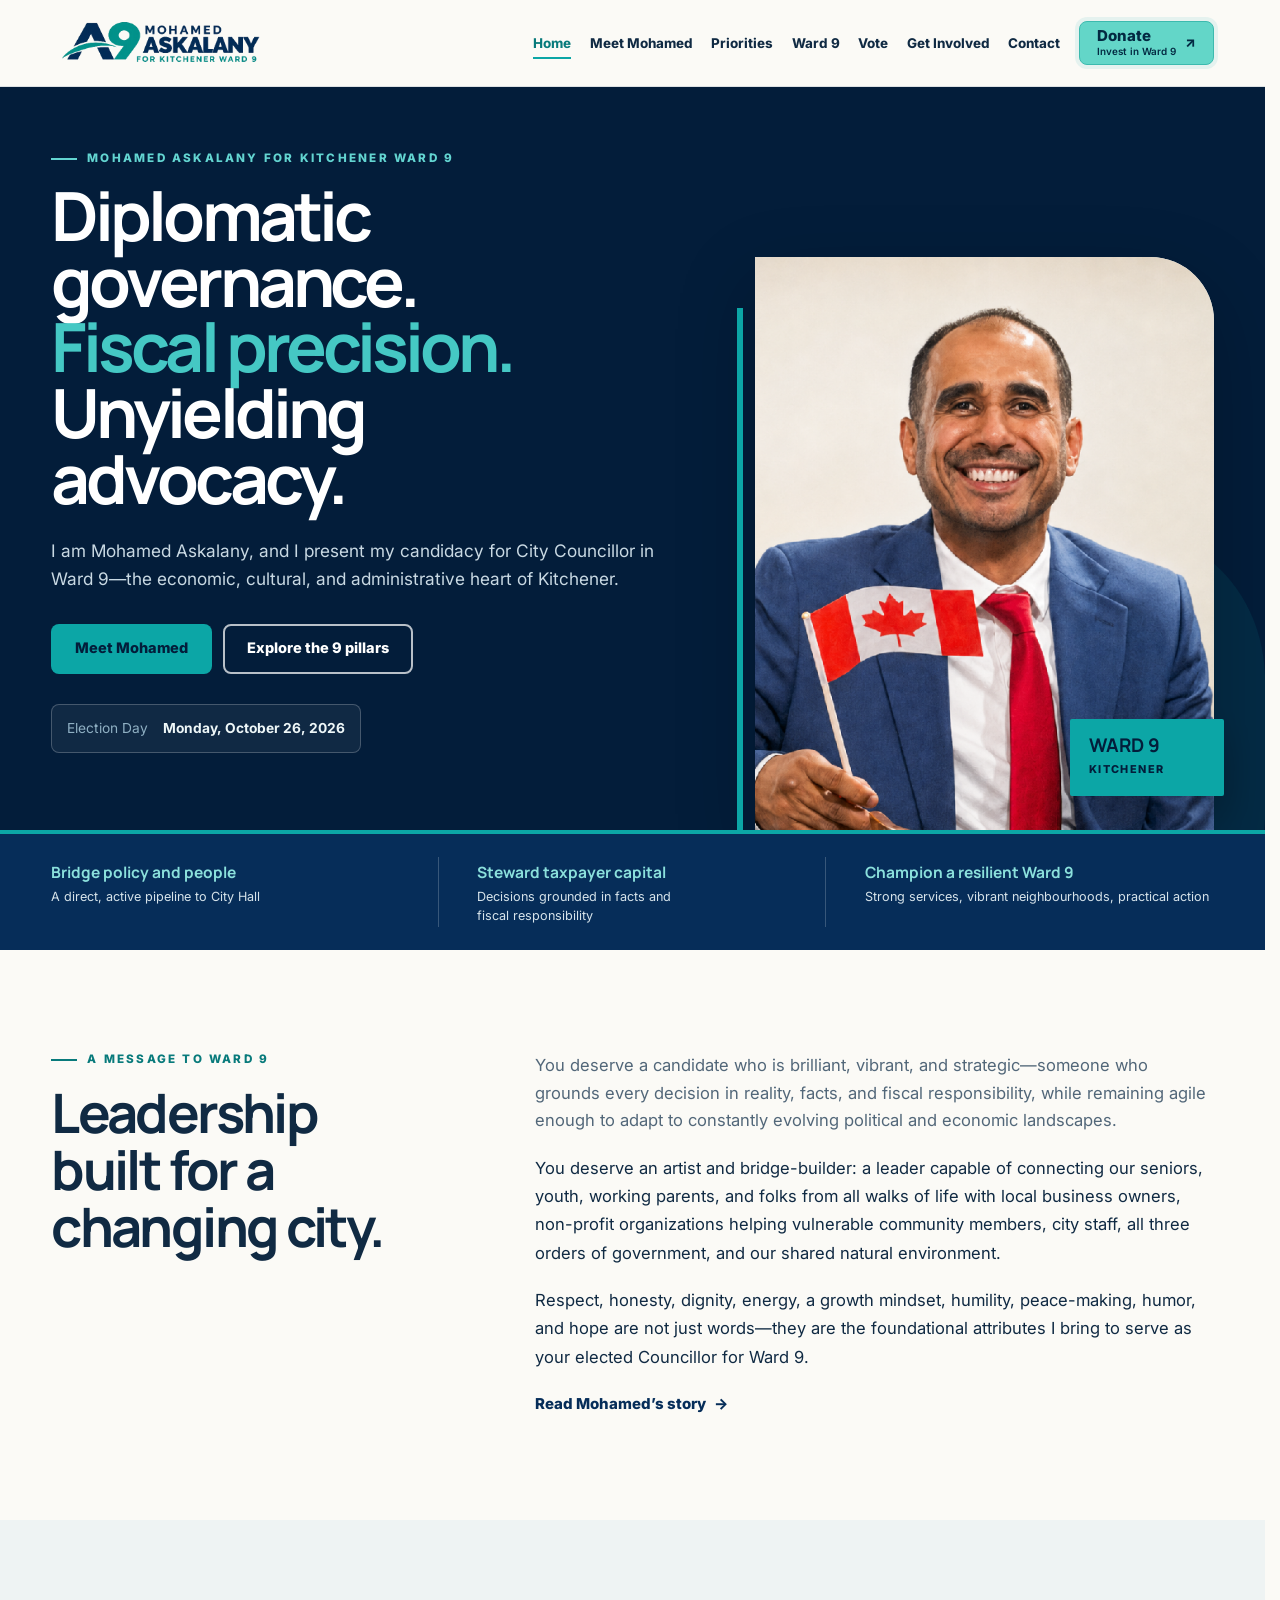
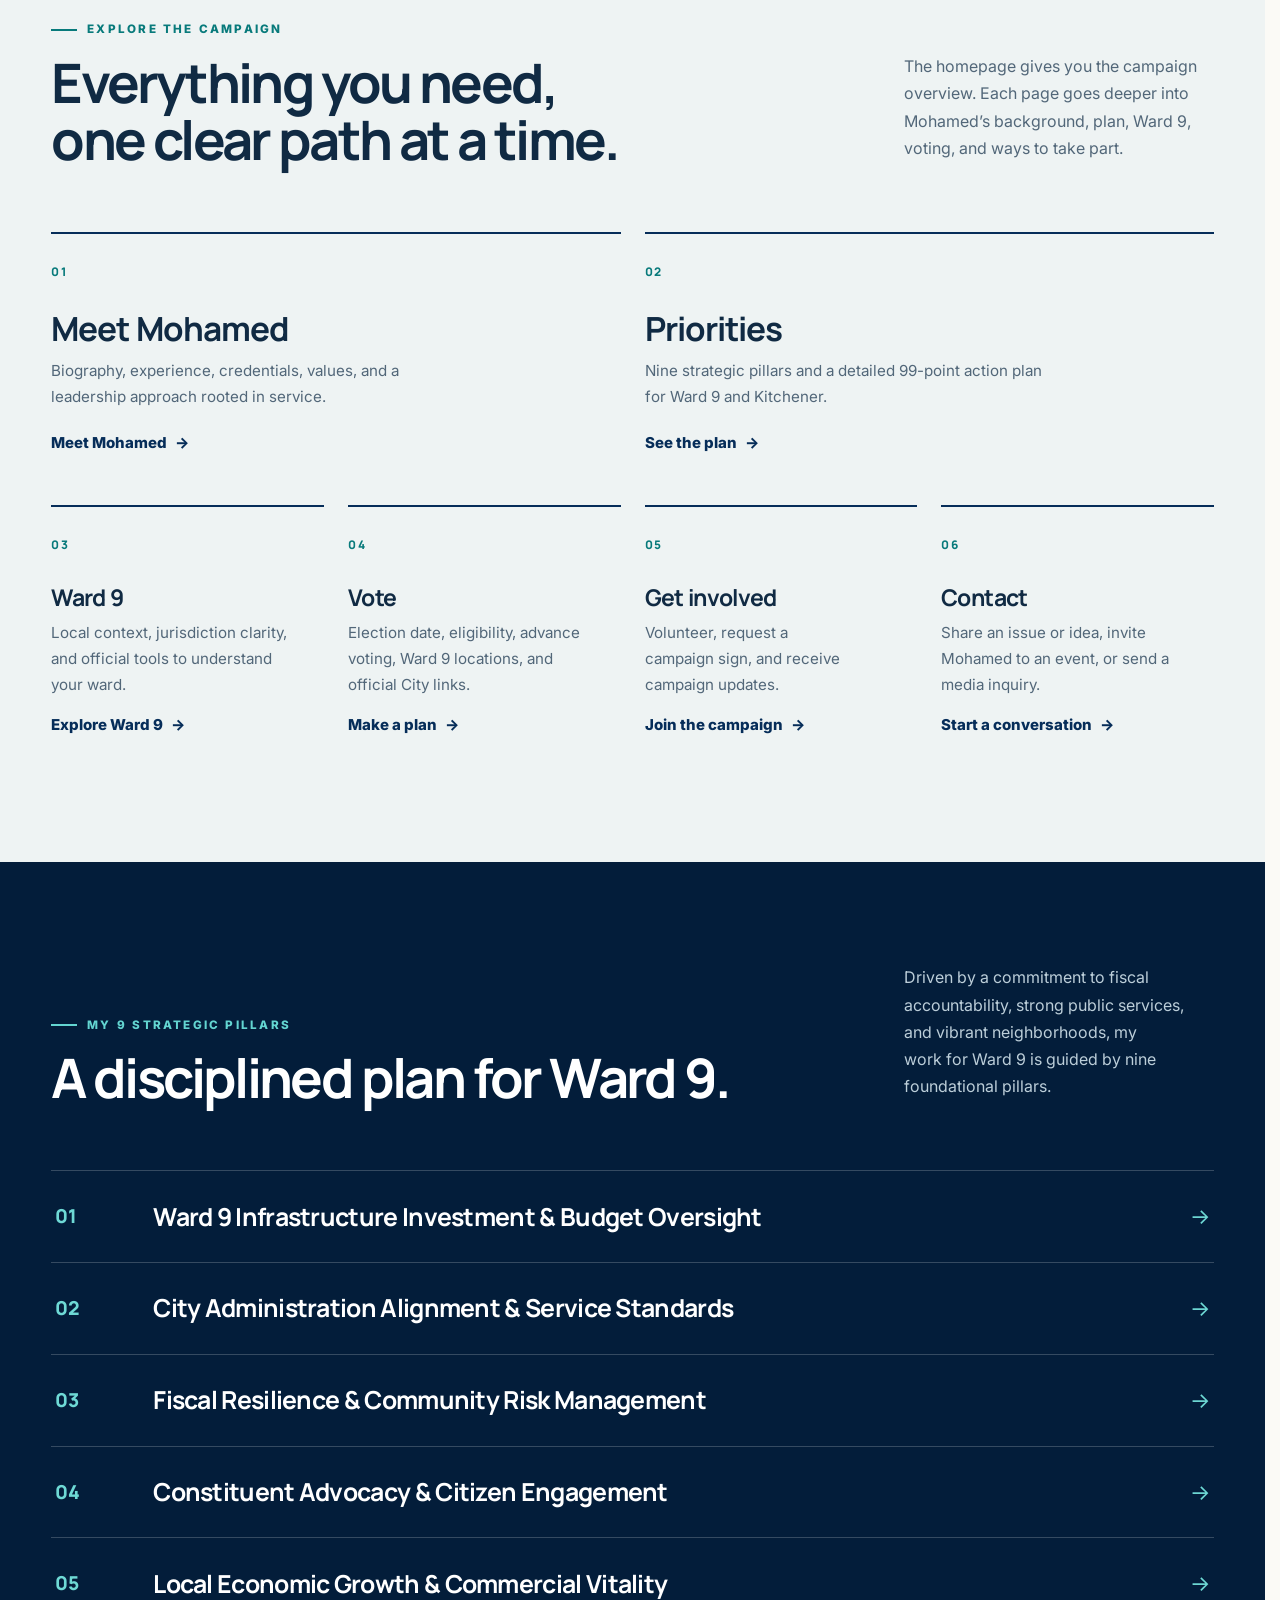
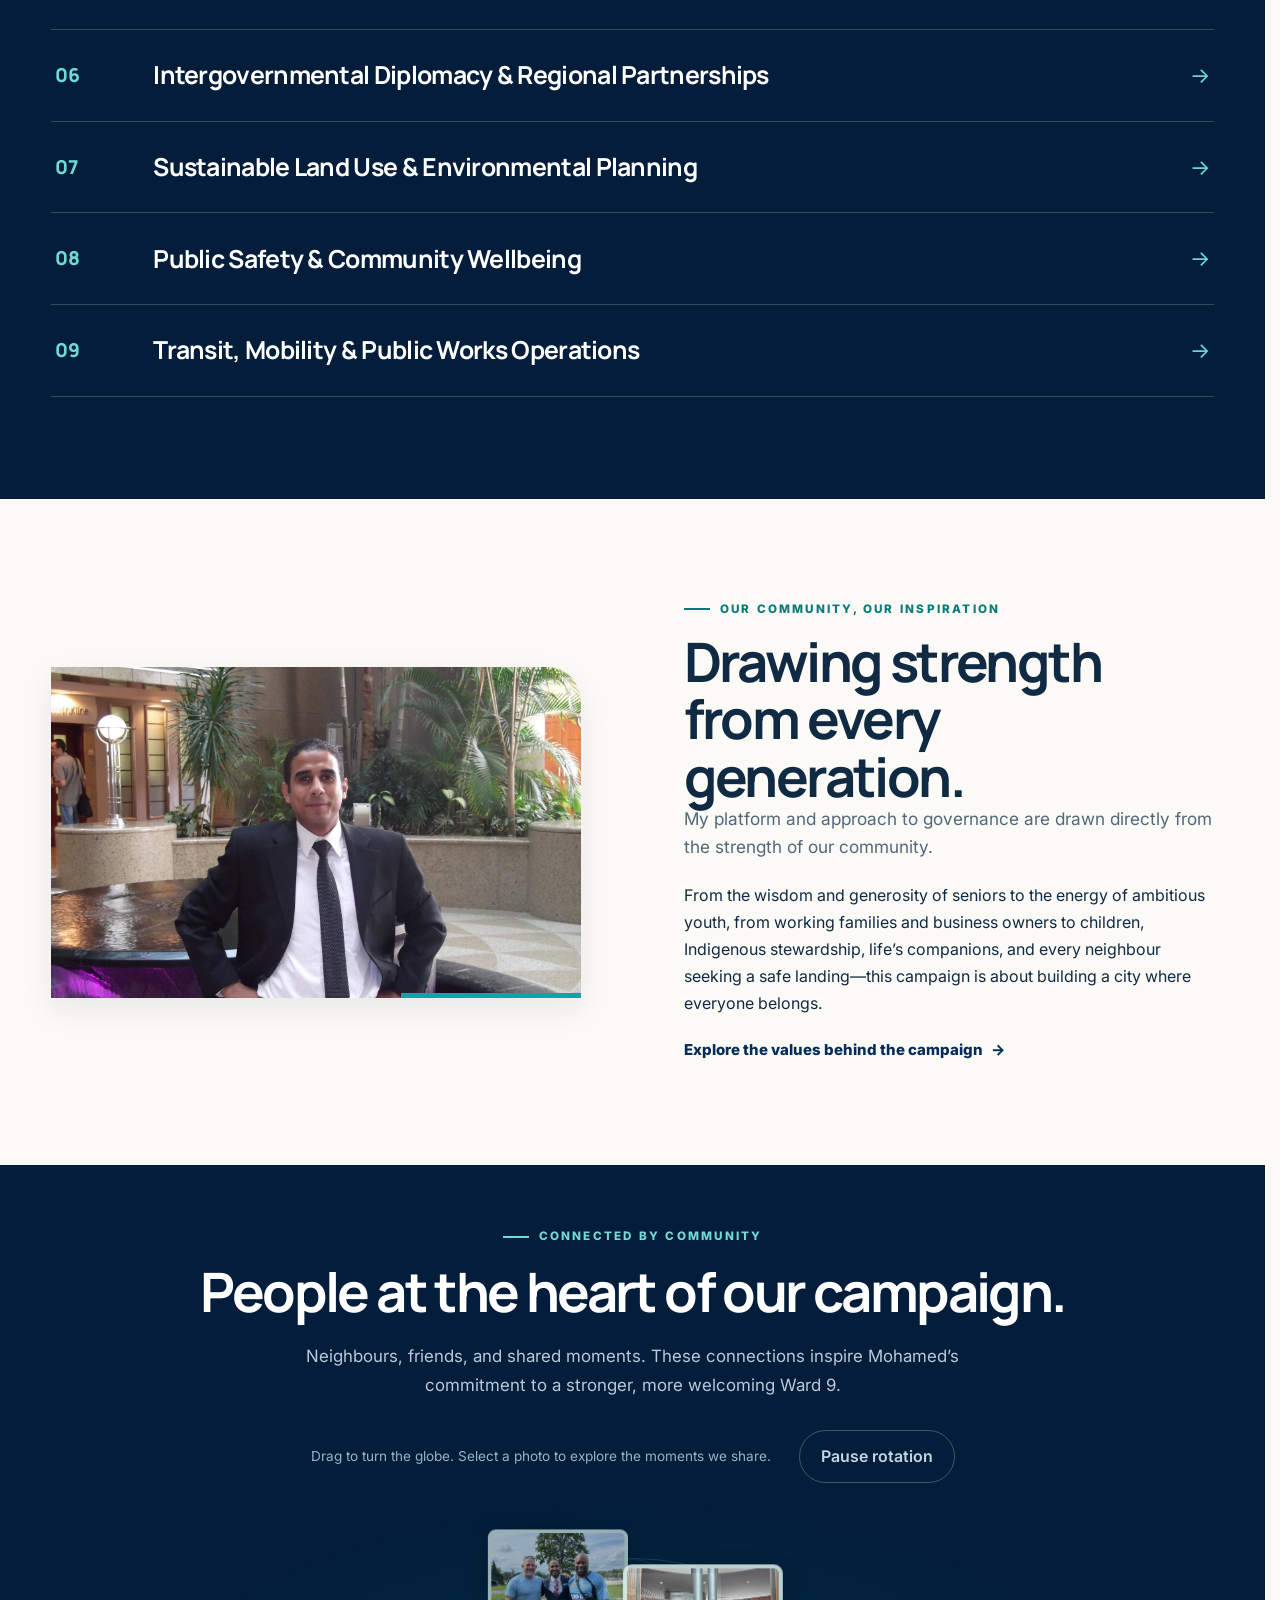
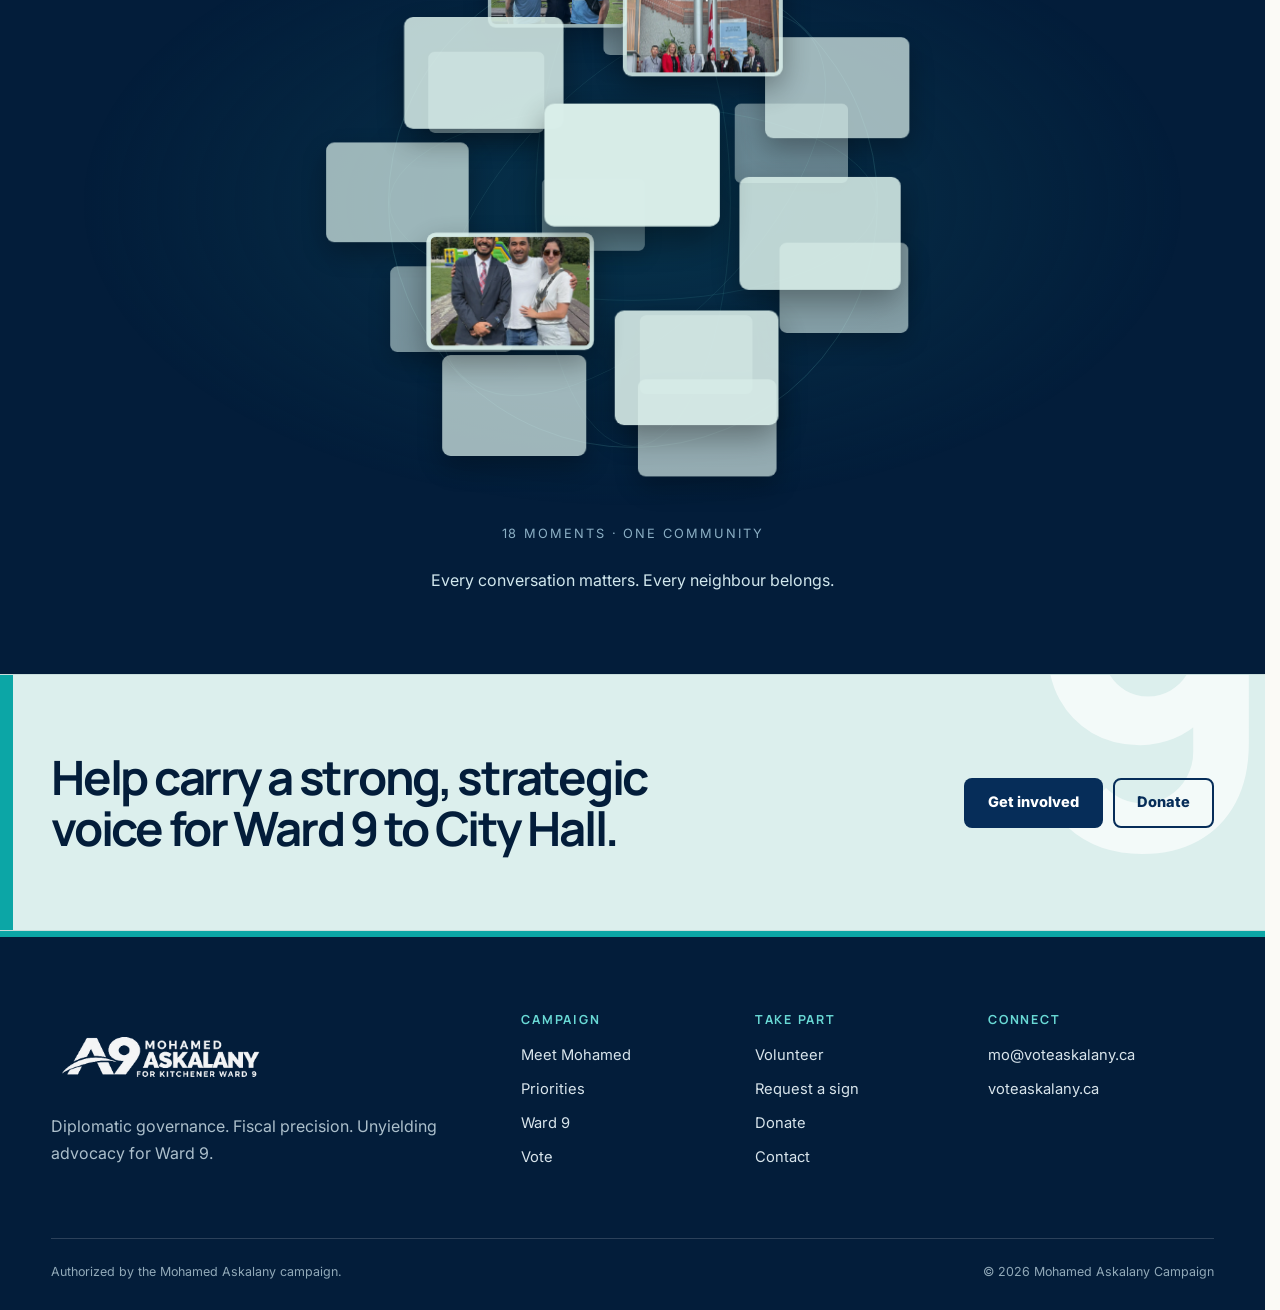
==== commit c5730aa0: "all photos change" ====
--- a/index.html
+++ b/index.html
@@ -12,6 +12,7 @@
   <link rel="preconnect" href="https://fonts.gstatic.com" crossorigin>
   <link href="https://fonts.googleapis.com/css2?family=Inter:wght@400;500;600;700&family=Manrope:wght@700;800&display=swap" rel="stylesheet">
   <link rel="stylesheet" href="styles.css">
+  <link rel="stylesheet" href="globe.css">
 </head>
 <body data-page="home">
   <a class="skip-link" href="#main">Skip to content</a>
@@ -113,15 +114,26 @@
       </div>
     </section>
 
+    <section class="community home-community" id="community" aria-labelledby="community-heading">
+      <div class="container">
+        <div class="gallery-intro"><p class="eyebrow">Connected by community</p><h2 id="community-heading">People at the heart of our campaign.</h2><p>Neighbours, friends, and shared moments. These connections inspire Mohamed’s commitment to a stronger, more welcoming Ward 9.</p></div>
+        <div class="home-globe-controls"><p id="gallery-hint" class="gallery-hint">Drag to turn the globe. Select a photo to explore the moments we share.</p><button type="button" id="motion-toggle" class="motion-toggle">Pause rotation</button></div>
+        <div id="photo-stage" class="photo-stage" data-view="globe" aria-label="Community photo globe" aria-describedby="gallery-hint"><div class="globe-guide" aria-hidden="true"><span></span><span></span><span></span></div></div>
+        <p class="gallery-count" id="gallery-count" role="status"></p>
+        <noscript><p>Enable JavaScript to explore our community photo globe.</p></noscript>
+        <p class="home-globe-caption">Every conversation matters. Every neighbour belongs.</p>
+      </div>
+    </section>
     <section class="cta-band">
       <div class="container cta-grid">
         <h2>Help carry a strong, strategic voice for Ward 9 to City Hall.</h2>
-        <div class="cta-actions"><a class="btn btn-primary" href="get-involved.html">Get involved</a><a class="btn btn-secondary" href="donate.html">Donate — coming soon</a></div>
+        <div class="cta-actions"><a class="btn btn-primary" href="get-involved.html">Get involved</a><a class="btn btn-secondary" href="donate.html">Donate</a></div>
       </div>
     </section>
   </main>
 
+  <dialog id="photo-dialog" aria-label="Photo viewer"><button type="button" id="close-photo" aria-label="Close photo">✕</button><img id="full-photo" alt=""><div class="viewer-controls"><button type="button" id="previous-photo" aria-label="Previous photo">←</button><p id="photo-caption" aria-live="polite"></p><button type="button" id="next-photo" aria-label="Next photo">→</button></div></dialog>
   <div id="site-footer"></div>
-  <script src="script.js"></script>
+  <script src="script.js"></script><script src="globe-photos.js"></script><script src="globe.js"></script>
 </body>
 </html>
--- a/styles.css
+++ b/styles.css
@@ -1,3 +1,4 @@
+/* Campaign visual system */
 :root {
   --navy: #062d59;
   --navy-deep: #031d3a;
@@ -76,6 +77,7 @@
 .site-nav > a:not(.btn)::after { position: absolute; right: 50%; bottom: 20px; left: 50%; height: 2px; background: var(--teal); content: ""; transition: right 220ms var(--ease), left 220ms var(--ease); }
 .site-nav > a:not(.btn):hover, .site-nav > a[aria-current="page"] { color: var(--teal-dark); }
 .site-nav > a:not(.btn):hover::after, .site-nav > a[aria-current="page"]::after { right: 0; left: 0; }
+.site-nav .btn[aria-current="page"] { color: var(--surface); background: var(--navy-soft); border-color: var(--navy-soft); box-shadow: inset 0 -3px 0 var(--teal); }
 .nav-toggle { display: none; width: 48px; height: 48px; padding: 10px; margin-right: -8px; cursor: pointer; background: transparent; border: 0; }
 .nav-toggle span { display: block; width: 27px; height: 2px; margin: 5px auto; background: var(--navy); transition: transform 220ms var(--ease), opacity 180ms ease; }
 .nav-toggle[aria-expanded="true"] span:nth-child(1) { transform: translateY(7px) rotate(45deg); }
@@ -127,6 +129,8 @@
 .page-hero-photo { position: relative; aspect-ratio: 4 / 3; overflow: hidden; background: #dfe7e7; border: 1px solid rgba(255, 255, 255, 0.18); border-radius: 0 44px 0 0; box-shadow: var(--shadow-lg); }
 .page-hero-photo::after { position: absolute; right: 0; bottom: 0; width: 35%; height: 6px; background: var(--teal); content: ""; }
 .page-hero-photo img { width: 100%; height: 100%; object-fit: cover; }
+body[data-page="ward"] .page-hero-photo img { object-position: center 12%; }
+body[data-page="contact"] .page-hero-photo img { object-position: center 8%; }
 
 .signal-bar { padding: 23px 0; color: var(--surface); background: var(--navy); border-top: 4px solid var(--teal); }
 .signal-grid { display: grid; grid-template-columns: repeat(3, 1fr); }
@@ -266,6 +270,7 @@
 
 .priority-editorial { display: grid; gap: clamp(78px, 10vw, 148px); }
 .priority-story { display: grid; grid-template-columns: minmax(320px, 0.86fr) minmax(0, 1.14fr); gap: clamp(52px, 7vw, 104px); align-items: start; padding-top: 42px; border-top: 1px solid var(--line); scroll-margin-top: 116px; }
+.priority-story:first-child { padding-top: 0; border-top: 0; }
 .priority-story:nth-child(even) .priority-visual { order: 2; }
 .priority-visual { position: sticky; top: 120px; }
 .priority-visual .image-frame { aspect-ratio: 4 / 3; }
@@ -472,3 +477,31 @@
   html { scroll-behavior: auto; }
   *, *::before, *::after { scroll-behavior: auto !important; transition-duration: 0.01ms !important; animation-duration: 0.01ms !important; animation-iteration-count: 1 !important; }
 }
+
+/* Campaign contribution invitation */
+.btn.invest-button { color: #032a42; background: #63d6c8; border: 1px solid #3cbaae; gap: 9px; box-shadow: 0 0 0 4px rgba(12,166,166,.09); white-space: nowrap; }
+.btn.invest-button:hover { background: #8ce5d8; box-shadow: 0 5px 22px rgba(12,166,166,.25); }
+.site-nav .invest-button[aria-current="page"] { color: #032a42; background: #8ce5d8; border-color: #087a7b; box-shadow: 0 0 0 3px rgba(12,166,166,.18); }
+.contribution-grid { display:grid; grid-template-columns:1fr 1.1fr; gap:clamp(32px,6vw,85px); align-items:start; }
+.contribution-grid h2 { margin-bottom:25px; }
+.contribution-card { background:#fff; padding:clamp(24px,4vw,50px); border:1px solid var(--line); border-top:5px solid var(--teal); border-radius:0 0 18px 18px; box-shadow:var(--shadow-sm); min-width:0; }
+.transfer-label { display:block; color:var(--teal-dark); font-size:.7rem; font-weight:800; letter-spacing:.16em; margin-bottom:25px; }
+.transfer-email { font-size:clamp(1.25rem,2.7vw,2.1rem); font-weight:800; color:var(--navy); overflow-wrap:anywhere; margin:15px 0 24px; }
+.copy-status { min-height:1.5em; font-size:.85rem; color:var(--teal-dark); margin:12px 0; }
+.receipt-details { border-top:1px solid var(--line); padding-top:28px; }
+.receipt-details h3 { line-height:1.3; margin-bottom:15px; }
+.receipt-details li { margin-bottom:8px; }
+@media(max-width:900px) { .contribution-grid { grid-template-columns:1fr; } }
+
+.donate-button-copy { display: flex; flex-direction: column; align-items: flex-start; gap: 3px; padding: 6px 0; }
+.donate-button-copy > span { font-size: .94rem; font-weight: 800; }
+.donate-button-copy small { font-size: .62rem; font-weight: 600; line-height: 1.2; }
+
+/* Homepage community globe */
+.home-community { padding: clamp(56px,7vw,90px) 0; }
+.home-community .gallery-intro h2 { max-width: 900px; margin: 18px auto 22px; }
+.home-community .gallery-intro > p:last-child { max-width: 680px; margin-inline: auto; font-size: 1.06rem; }
+.home-globe-controls { display: flex; justify-content: center; align-items: center; flex-wrap: wrap; gap: 16px 28px; margin-top: 30px; }
+.home-globe-controls .gallery-hint { margin: 0; }
+.home-globe-caption { margin: 22px 0 0; text-align: center; color: #d1e7ed; }
+@media(max-width:680px) { .home-globe-controls { flex-direction: column; }.home-globe-controls .gallery-hint { min-height: 0; } }
--- a/globe.css
+++ b/globe.css
@@ -0,0 +1,27 @@
+.community {background:#031d3a;color:#fff;padding:64px 0 80px}
+.gallery-intro{text-align:center}.gallery-intro .eyebrow{justify-content:center;color:#73dad5}.gallery-intro h1{font-size:clamp(2.6rem,6vw,5rem);margin:18px 0}.gallery-intro>p:last-child{color:#b7cbd8}
+.gallery-toolbar{display:flex;justify-content:space-between;align-items:center;gap:16px;margin-top:38px}
+.view-options{display:flex;gap:6px;padding:6px;border:1px solid #ffffff26;border-radius:40px;background:#ffffff06}
+.view-options button,.motion-toggle{border:0;background:transparent;color:#c2d6e2;padding:12px 21px;border-radius:30px;cursor:pointer;font-weight:600}
+.view-options button[aria-pressed=true]{background:#6de0d1;color:#031d3a}.motion-toggle{border:1px solid #ffffff40}
+.gallery-hint{text-align:center;font-size:.85rem;color:#97b3c6;margin:20px 0 0}
+.photo-stage{position:relative;height:640px;overflow:hidden;touch-action:pan-y;isolation:isolate;cursor:grab;background:radial-gradient(ellipse at center,#0c485b80,transparent 67%)}
+.photo-stage:active{cursor:grabbing}.photo-card{position:absolute;left:50%;top:50%;width:160px;height:112px;padding:4px;background:#d9eee9;border:0;border-radius:9px;cursor:pointer;box-shadow:0 12px 30px #0006;will-change:transform}
+.photo-card img{width:100%;height:100%;object-fit:cover;border-radius:5px;pointer-events:none}.photo-card:focus-visible{outline:4px solid #ffd58b;outline-offset:5px}
+.globe-guide{position:absolute;width:490px;height:490px;top:50%;left:50%;transform:translate(-50%,-50%);border:1px solid #73dad52b;border-radius:50%;pointer-events:none}
+.globe-guide span{position:absolute;inset:0;border:1px solid #73dad525;border-radius:50%;transform:scaleX(.4)}.globe-guide span:nth-child(2){transform:scaleY(.4)}.globe-guide span:nth-child(3){transform:rotate(45deg) scaleX(.5)}
+.photo-stage[data-view=orbit] .globe-guide{height:160px;top:62%;transform:translate(-50%,-50%) rotate(-8deg)}
+.photo-stage[data-view=wall]{height:auto;min-height:300px;display:grid;grid-template-columns:repeat(3,minmax(0,1fr));gap:20px;padding:30px 0;cursor:auto}
+.photo-stage[data-view=wall] .globe-guide{display:none}.photo-stage[data-view=wall] .photo-card{position:relative;left:auto;top:auto;width:100%;height:auto;aspect-ratio:4/3;transform:none!important;opacity:1!important;z-index:auto!important}.photo-stage[data-view=wall] .photo-card img{object-fit:contain;background:#092c44}
+.gallery-count{text-align:center;color:#8bafc4;font-size:.8rem;letter-spacing:.15em;text-transform:uppercase}
+.button-concepts{border-top:1px solid #ffffff26;padding-top:55px;margin-top:45px}.button-concepts h2{font-size:clamp(1.8rem,3vw,2.7rem);margin-bottom:15px}.button-concepts .eyebrow{color:#73dad5}.button-concepts>p{color:#b7cbd8}
+.concept-grid{display:grid;grid-template-columns:repeat(3,1fr);gap:20px}.concept-grid article{padding:25px;border:1px solid #ffffff26;border-radius:12px;display:flex;flex-direction:column;align-items:flex-start;gap:24px}.concept-grid article>span{font-size:.7rem;letter-spacing:.15em;color:#99b3c4}.concept-grid .btn{line-height:1.4;gap:10px}
+.invest-gold{background:#f3d49c;color:#062d59}.invest-outline{border:1px solid #65d2c9;color:#a5f2e7}
+#photo-dialog{width:min(1100px,94vw);max-width:94vw;max-height:94dvh;padding:48px 16px 12px;border:1px solid #ffffff33;border-radius:16px;background:#031d3a;color:white}
+#photo-dialog::backdrop{background:#00101feb;backdrop-filter:blur(9px)}#full-photo{width:100%;height: min(70dvh,750px);object-fit:contain}
+#close-photo{position:absolute;right:12px;top:8px}.viewer-controls{display:flex;align-items:center;justify-content:center;gap:25px}.viewer-controls p{margin:0;color:#c2d6e2}
+#photo-dialog button{border:1px solid #ffffff40;border-radius:50%;width:40px;height:40px;background:#123b53;color:#fff;cursor:pointer}
+.community button:focus-visible,.community a:focus-visible,#photo-dialog button:focus-visible{outline:3px solid #f3d49c;outline-offset:4px}
+@media(max-width:680px){.community{padding-top:40px}.gallery-toolbar{flex-direction:column;margin-top:25px}.view-options{width:100%;justify-content:center}.view-options button{padding:11px 12px;font-size:.8rem}.gallery-hint{min-height:44px}.photo-stage{height:440px}.photo-card{width:108px;height:80px}.globe-guide{width:300px;height:300px}.photo-stage[data-view=wall]{grid-template-columns:repeat(2,minmax(0,1fr));gap:10px}.concept-grid{grid-template-columns:1fr}.gallery-intro .eyebrow{font-size:.6rem}}
+
+.photo-card img { object-position: center 30%; }
